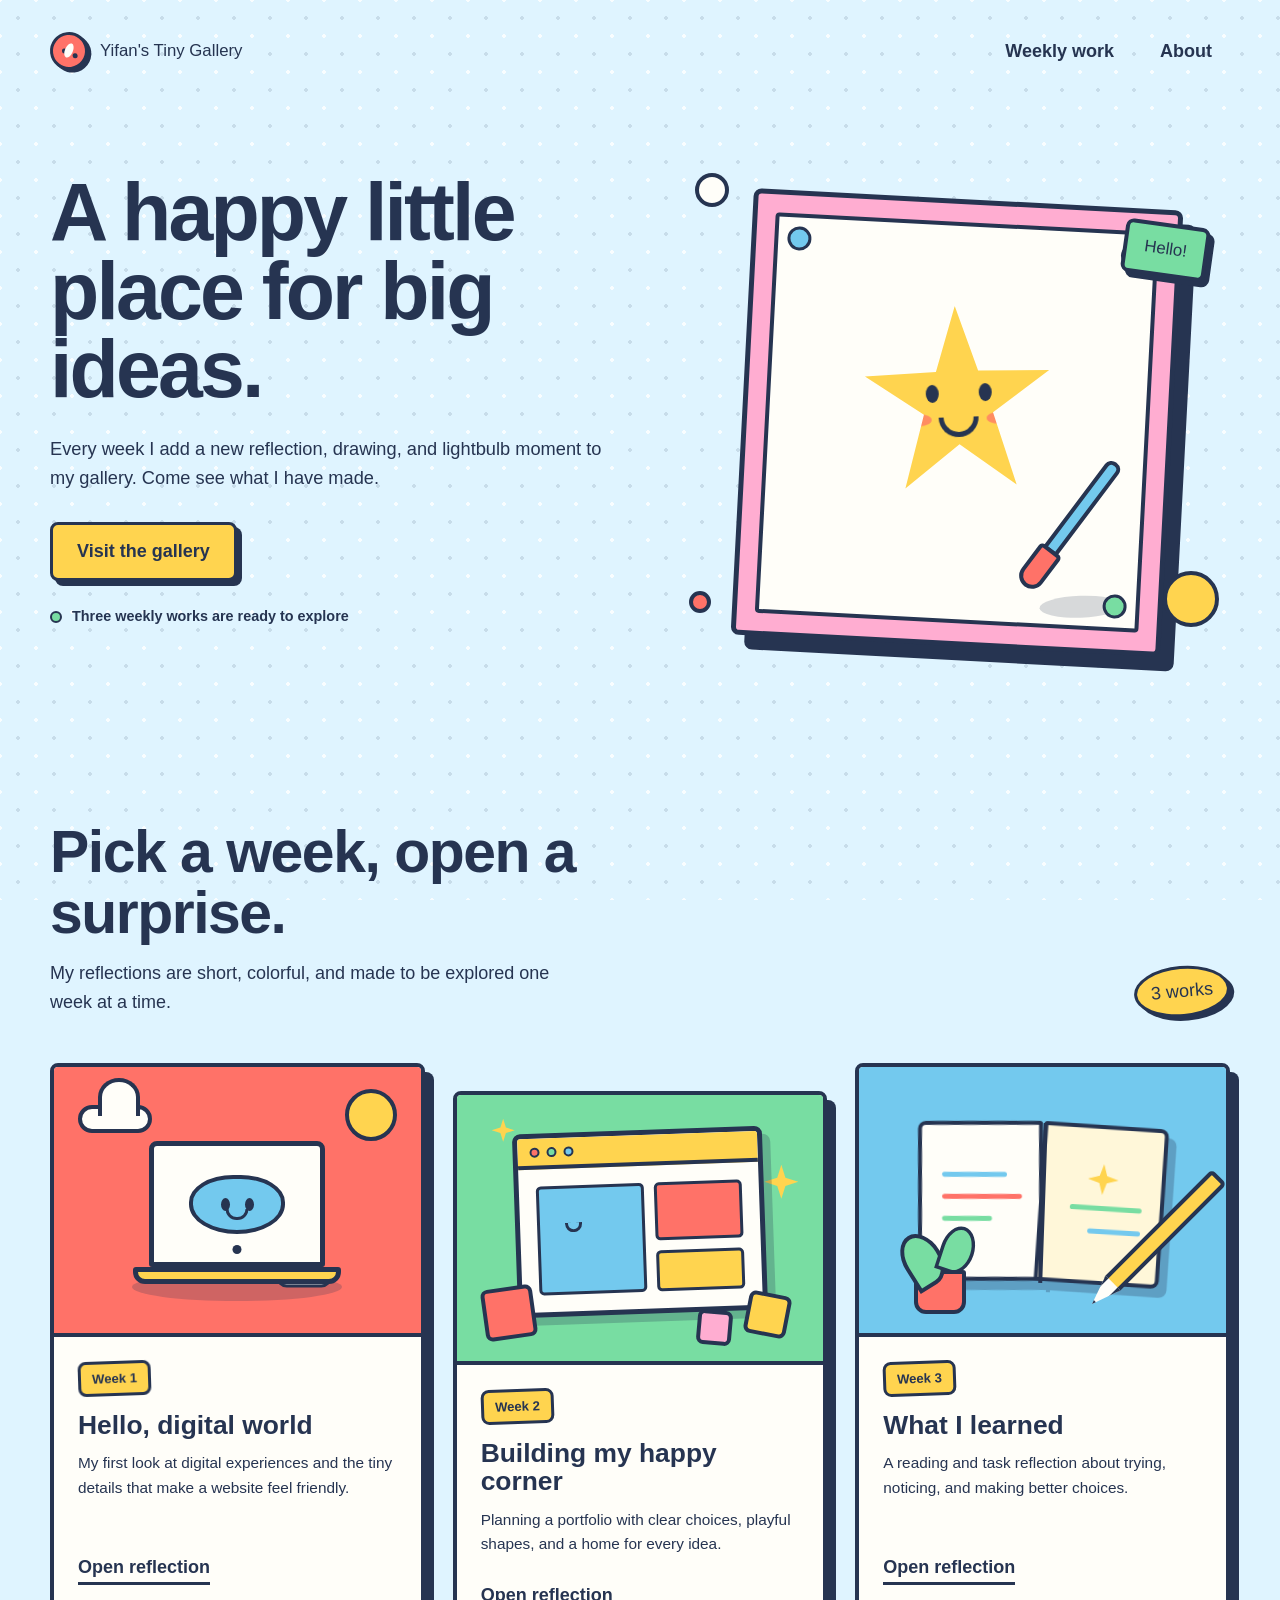
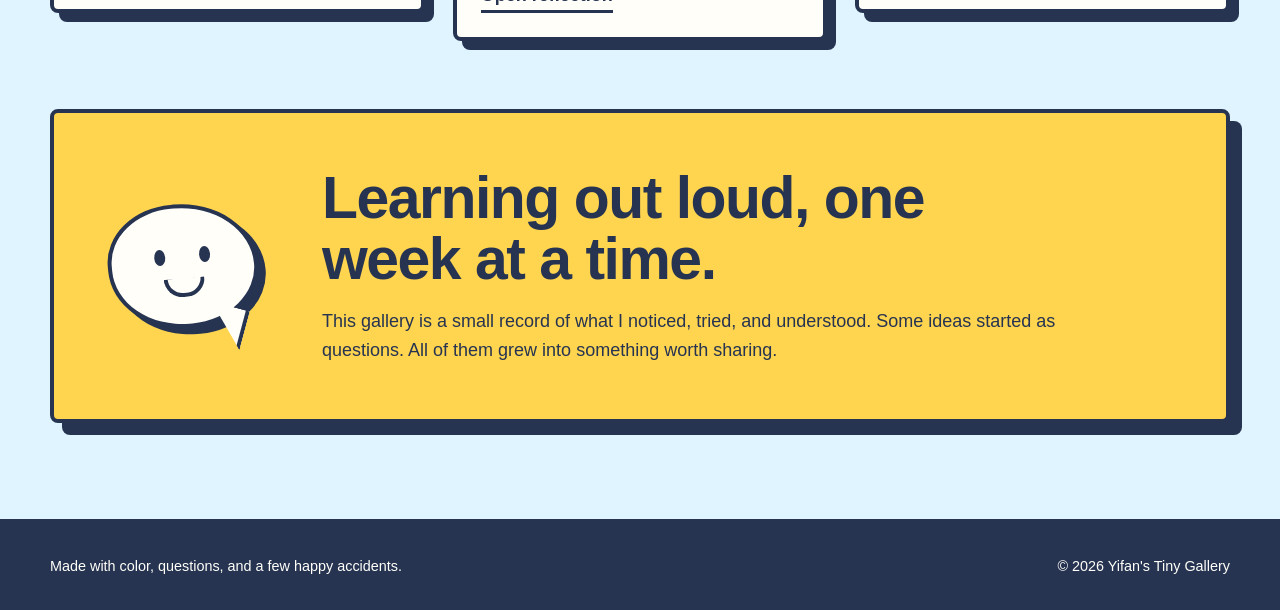
==== index.html @ 4585ef37 "Add files via upload" ====
<!DOCTYPE html>
<html lang="en">
<head>
    <meta charset="UTF-8">
    <meta name="viewport" content="width=device-width, initial-scale=1.0">
    <meta name="description" content="Yifan's Tiny Gallery, a playful collection of weekly learning reflections.">
    <title>Yifan's Tiny Gallery</title>
    <link rel="stylesheet" href="style.css">
</head>
<body>
    <a class="skip-link" href="#gallery">Skip to the gallery</a>

    <header class="site-header">
        <a class="brand" href="#top" aria-label="Yifan's Tiny Gallery home">
            <span class="brand-mark" aria-hidden="true">
                <span></span>
            </span>
            <span>Yifan's Tiny Gallery</span>
        </a>

        <nav class="site-nav" aria-label="Main navigation">
            <a href="#gallery">Weekly work</a>
            <a href="#about">About</a>
        </nav>
    </header>

    <main id="top">
        <section class="hero" aria-labelledby="hero-title">
            <div class="hero-copy">
                <h1 id="hero-title">A happy little place for big ideas.</h1>
                <p>Every week I add a new reflection, drawing, and lightbulb moment to my gallery. Come see what I have made.</p>
                <a class="button" href="#gallery">Visit the gallery</a>
                <p class="hero-note">
                    <span class="hero-note-dot" aria-hidden="true"></span>
                    Three weekly works are ready to explore
                </p>
            </div>

            <div class="hero-art" role="img" aria-label="A smiling yellow star holding a paintbrush in a colorful picture frame">
                <span class="art-dot art-dot-one" aria-hidden="true"></span>
                <span class="art-dot art-dot-two" aria-hidden="true"></span>
                <span class="art-dot art-dot-three" aria-hidden="true"></span>

                <div class="art-frame" aria-hidden="true">
                    <span class="frame-corner frame-corner-one"></span>
                    <span class="frame-corner frame-corner-two"></span>
                    <span class="frame-corner frame-corner-three"></span>

                    <div class="star-buddy">
                        <span class="star-eye star-eye-left"></span>
                        <span class="star-eye star-eye-right"></span>
                        <span class="star-cheek star-cheek-left"></span>
                        <span class="star-cheek star-cheek-right"></span>
                        <span class="star-smile"></span>
                    </div>

                    <div class="paintbrush">
                        <span class="paintbrush-handle"></span>
                        <span class="paintbrush-tip"></span>
                    </div>
                </div>

                <span class="hello-tag" aria-hidden="true">Hello!</span>
            </div>
        </section>

        <section class="gallery-section" id="gallery" aria-labelledby="gallery-title">
            <div class="section-heading">
                <div>
                    <h2 id="gallery-title">Pick a week, open a surprise.</h2>
                    <p>My reflections are short, colorful, and made to be explored one week at a time.</p>
                </div>
                <span class="work-count">3 works</span>
            </div>

            <div class="portfolio-grid">
                <a class="card card-coral" href="work1.html">
                    <div class="card-art scene-one" role="img" aria-label="A cheerful laptop illustration">
                        <span class="scene-sun" aria-hidden="true"></span>
                        <span class="scene-cloud scene-cloud-one" aria-hidden="true"></span>
                        <span class="scene-cloud scene-cloud-two" aria-hidden="true"></span>
                        <span class="scene-shadow" aria-hidden="true"></span>
                        <span class="laptop" aria-hidden="true">
                            <span class="laptop-screen">
                                <span class="laptop-face">
                                    <span class="laptop-eye"></span>
                                    <span class="laptop-eye"></span>
                                    <span class="laptop-mouth"></span>
                                </span>
                            </span>
                            <span class="laptop-base"></span>
                        </span>
                    </div>

                    <div class="card-copy">
                        <span class="week-badge">Week 1</span>
                        <h3>Hello, digital world</h3>
                        <p>My first look at digital experiences and the tiny details that make a website feel friendly.</p>
                        <span class="card-link">Open reflection</span>
                    </div>
                </a>

                <a class="card card-mint" href="work2.html">
                    <div class="card-art scene-two" role="img" aria-label="A colorful browser window being built from blocks">
                        <span class="spark spark-one" aria-hidden="true"></span>
                        <span class="spark spark-two" aria-hidden="true"></span>
                        <span class="browser" aria-hidden="true">
                            <span class="browser-bar">
                                <span></span>
                                <span></span>
                                <span></span>
                            </span>
                            <span class="browser-body">
                                <span class="browser-block browser-block-one"></span>
                                <span class="browser-block browser-block-two"></span>
                                <span class="browser-block browser-block-three"></span>
                                <span class="browser-smile"></span>
                            </span>
                        </span>
                        <span class="building-block block-one" aria-hidden="true"></span>
                        <span class="building-block block-two" aria-hidden="true"></span>
                        <span class="building-block block-three" aria-hidden="true"></span>
                    </div>

                    <div class="card-copy">
                        <span class="week-badge">Week 2</span>
                        <h3>Building my happy corner</h3>
                        <p>Planning a portfolio with clear choices, playful shapes, and a home for every idea.</p>
                        <span class="card-link">Open reflection</span>
                    </div>
                </a>

                <a class="card card-blue" href="work3.html">
                    <div class="card-art scene-three" role="img" aria-label="An open notebook with a pencil and a small plant">
                        <span class="notebook" aria-hidden="true">
                            <span class="notebook-page notebook-page-left">
                                <span class="note-line note-line-one"></span>
                                <span class="note-line note-line-two"></span>
                                <span class="note-line note-line-three"></span>
                            </span>
                            <span class="notebook-page notebook-page-right">
                                <span class="note-star"></span>
                                <span class="note-line note-line-four"></span>
                                <span class="note-line note-line-five"></span>
                            </span>
                        </span>
                        <span class="pencil" aria-hidden="true">
                            <span class="pencil-tip"></span>
                        </span>
                        <span class="plant" aria-hidden="true">
                            <span class="plant-leaf plant-leaf-one"></span>
                            <span class="plant-leaf plant-leaf-two"></span>
                            <span class="plant-pot"></span>
                        </span>
                    </div>

                    <div class="card-copy">
                        <span class="week-badge">Week 3</span>
                        <h3>What I learned</h3>
                        <p>A reading and task reflection about trying, noticing, and making better choices.</p>
                        <span class="card-link">Open reflection</span>
                    </div>
                </a>
            </div>
        </section>

        <section class="about-section" id="about" aria-labelledby="about-title">
            <div class="about-bubble" aria-hidden="true">
                <span class="about-eye"></span>
                <span class="about-eye"></span>
                <span class="about-smile"></span>
            </div>
            <div>
                <h2 id="about-title">Learning out loud, one week at a time.</h2>
                <p>This gallery is a small record of what I noticed, tried, and understood. Some ideas started as questions. All of them grew into something worth sharing.</p>
            </div>
        </section>
    </main>

    <footer class="site-footer">
        <p>Made with color, questions, and a few happy accidents.</p>
        <p>&copy; 2026 Yifan's Tiny Gallery</p>
    </footer>
</body>
</html>
---- style.css ----
:root {
    --sky: #dff4ff;
    --paper: #fffef9;
    --ink: #263451;
    --coral: #ff7268;
    --yellow: #ffd44f;
    --mint: #78dda2;
    --blue: #73c9ee;
    --pink: #ffadd1;
    --shadow: #263451;
    --display: "Cooper Black", "Arial Rounded MT Bold", "Trebuchet MS", sans-serif;
    --body: "Trebuchet MS", "Avenir Next", sans-serif;
}

* {
    box-sizing: border-box;
}

html {
    scroll-behavior: smooth;
}

body {
    margin: 0;
    min-width: 320px;
    overflow-x: hidden;
    background: var(--sky);
    color: var(--ink);
    font-family: var(--body);
    font-size: 18px;
    line-height: 1.6;
}

body::before {
    position: fixed;
    z-index: -1;
    inset: 0;
    background-image:
        radial-gradient(circle, rgba(38, 52, 81, 0.12) 1.6px, transparent 1.8px),
        radial-gradient(circle, rgba(255, 255, 255, 0.8) 1.6px, transparent 1.8px);
    background-position: 0 0, 18px 18px;
    background-size: 36px 36px;
    content: "";
    pointer-events: none;
}

a {
    color: inherit;
}

img,
span {
    display: block;
}

.skip-link {
    position: fixed;
    z-index: 100;
    top: 12px;
    left: 12px;
    padding: 10px 16px;
    border: 3px solid var(--ink);
    border-radius: 8px;
    background: var(--yellow);
    font-weight: 700;
    text-decoration: none;
    transform: translateY(-160%);
}

.skip-link:focus {
    transform: translateY(0);
}

.site-header {
    display: flex;
    align-items: center;
    justify-content: space-between;
    width: min(1180px, calc(100% - 40px));
    margin: 0 auto;
    padding: 26px 0;
}

.brand {
    display: inline-flex;
    align-items: center;
    gap: 12px;
    font-family: var(--display);
    font-size: 1.05rem;
    text-decoration: none;
}

.brand-mark {
    position: relative;
    width: 38px;
    height: 38px;
    border: 3px solid var(--ink);
    border-radius: 50%;
    background: var(--coral);
    box-shadow: 3px 3px 0 var(--ink);
    transform: rotate(-7deg);
}

.brand-mark span {
    position: absolute;
    top: 8px;
    left: 12px;
    width: 8px;
    height: 15px;
    border-radius: 50%;
    background: var(--paper);
    transform: rotate(30deg);
}

.brand-mark::before,
.brand-mark::after {
    position: absolute;
    width: 5px;
    height: 5px;
    border-radius: 50%;
    background: var(--ink);
    content: "";
}

.brand-mark::before {
    top: 13px;
    left: 9px;
}

.brand-mark::after {
    right: 8px;
    bottom: 8px;
}

.site-nav {
    display: flex;
    align-items: center;
    gap: 10px;
}

.site-nav a {
    min-height: 44px;
    padding: 8px 15px;
    border: 3px solid transparent;
    border-radius: 8px;
    font-weight: 700;
    text-decoration: none;
}

.site-nav a:hover,
.site-nav a:focus-visible {
    border-color: var(--ink);
    background: var(--paper);
}

:focus-visible {
    outline: 4px solid var(--coral);
    outline-offset: 4px;
}

main {
    width: min(1180px, calc(100% - 40px));
    margin: 0 auto;
}

.hero {
    display: grid;
    grid-template-columns: minmax(0, 1.03fr) minmax(360px, 0.97fr);
    align-items: center;
    gap: 54px;
    min-height: 620px;
    padding: 48px 0 86px;
}

.hero-copy {
    position: relative;
    z-index: 2;
}

.hero h1 {
    max-width: 680px;
    margin: 0;
    font-family: var(--display);
    font-size: clamp(3.25rem, 6.3vw, 5.9rem);
    font-weight: 900;
    line-height: 0.97;
    letter-spacing: -0.035em;
}

.hero-copy > p:not(.hero-note) {
    max-width: 600px;
    margin: 26px 0 30px;
    font-size: 1.14rem;
}

.button {
    display: inline-flex;
    align-items: center;
    justify-content: center;
    min-height: 54px;
    padding: 12px 24px;
    border: 3px solid var(--ink);
    border-radius: 8px;
    background: var(--yellow);
    box-shadow: 5px 5px 0 var(--ink);
    font-weight: 800;
    text-decoration: none;
    transition: transform 160ms ease, box-shadow 160ms ease;
}

.button:hover {
    box-shadow: 2px 2px 0 var(--ink);
    transform: translate(3px, 3px);
}

.button:active {
    box-shadow: none;
    transform: translate(5px, 5px);
}

.hero-note {
    display: flex;
    align-items: center;
    gap: 10px;
    margin: 24px 0 0;
    font-size: 0.9rem;
    font-weight: 700;
}

.hero-note-dot {
    width: 12px;
    height: 12px;
    border: 2px solid var(--ink);
    border-radius: 50%;
    background: var(--mint);
}

.hero-art {
    position: relative;
    min-height: 500px;
}

.art-frame {
    position: absolute;
    top: 48px;
    left: 50%;
    width: min(100%, 430px);
    aspect-ratio: 1 / 1.04;
    overflow: hidden;
    border: 5px solid var(--ink);
    border-radius: 8px;
    background: var(--pink);
    box-shadow: 14px 14px 0 var(--ink);
    transform: translateX(-50%) rotate(3deg);
}

.art-frame::before {
    position: absolute;
    inset: 18px;
    border: 4px solid var(--ink);
    border-radius: 4px;
    background: var(--paper);
    content: "";
}

.art-frame::after {
    position: absolute;
    right: 36px;
    bottom: 30px;
    width: 82px;
    height: 22px;
    border-radius: 50%;
    background: rgba(38, 52, 81, 0.18);
    content: "";
    transform: rotate(-5deg);
}

.frame-corner {
    position: absolute;
    z-index: 3;
    width: 24px;
    height: 24px;
    border: 3px solid var(--ink);
    border-radius: 50%;
    background: var(--blue);
}

.frame-corner-one {
    top: 31px;
    left: 31px;
}

.frame-corner-two {
    top: 31px;
    right: 31px;
    background: var(--yellow);
}

.frame-corner-three {
    right: 31px;
    bottom: 31px;
    background: var(--mint);
}

.star-buddy {
    position: absolute;
    z-index: 4;
    top: 102px;
    left: 50%;
    width: 192px;
    height: 192px;
    background: var(--yellow);
    clip-path: polygon(50% 0%, 61% 34%, 98% 35%, 68% 56%, 79% 94%, 50% 72%, 21% 94%, 32% 56%, 2% 35%, 39% 34%);
    filter: drop-shadow(7px 8px 0 var(--ink));
    transform: translateX(-50%) rotate(-5deg);
}

.star-eye {
    position: absolute;
    z-index: 2;
    top: 78px;
    width: 13px;
    height: 18px;
    border-radius: 50%;
    background: var(--ink);
}

.star-eye-left {
    left: 64px;
}

.star-eye-right {
    right: 62px;
}

.star-cheek {
    position: absolute;
    z-index: 2;
    top: 107px;
    width: 24px;
    height: 12px;
    border-radius: 50%;
    background: var(--coral);
    opacity: 0.72;
}

.star-cheek-left {
    left: 45px;
}

.star-cheek-right {
    right: 44px;
}

.star-smile {
    position: absolute;
    z-index: 2;
    top: 111px;
    left: 50%;
    width: 40px;
    height: 20px;
    border-right: 5px solid var(--ink);
    border-bottom: 5px solid var(--ink);
    border-left: 5px solid var(--ink);
    border-radius: 0 0 40px 40px;
    transform: translateX(-50%);
}

.paintbrush {
    position: absolute;
    z-index: 5;
    right: 76px;
    bottom: 46px;
    width: 32px;
    height: 154px;
    transform: rotate(34deg);
}

.paintbrush-handle {
    position: absolute;
    top: 0;
    left: 8px;
    width: 17px;
    height: 112px;
    border: 4px solid var(--ink);
    border-radius: 8px 8px 4px 4px;
    background: var(--blue);
}

.paintbrush-tip {
    position: absolute;
    bottom: 0;
    left: 4px;
    width: 26px;
    height: 46px;
    border: 4px solid var(--ink);
    border-radius: 5px 5px 14px 14px;
    background: var(--coral);
}

.hello-tag {
    position: absolute;
    z-index: 7;
    right: 22px;
    top: 72px;
    padding: 9px 17px 10px;
    border: 4px solid var(--ink);
    border-radius: 8px;
    background: var(--mint);
    box-shadow: 5px 5px 0 var(--ink);
    font-family: var(--display);
    font-size: 1.05rem;
    transform: rotate(8deg);
}

.art-dot {
    position: absolute;
    z-index: 5;
    border: 4px solid var(--ink);
    border-radius: 50%;
    background: var(--paper);
}

.art-dot-one {
    top: 22px;
    left: 2%;
    width: 34px;
    height: 34px;
}

.art-dot-two {
    right: 2%;
    bottom: 24px;
    width: 56px;
    height: 56px;
    background: var(--yellow);
}

.art-dot-three {
    bottom: 38px;
    left: 1%;
    width: 22px;
    height: 22px;
    background: var(--coral);
}

.gallery-section {
    padding: 84px 0 96px;
}

.section-heading {
    display: flex;
    align-items: end;
    justify-content: space-between;
    gap: 30px;
    margin-bottom: 46px;
}

.section-heading h2,
.about-section h2 {
    max-width: 740px;
    margin: 0;
    font-family: var(--display);
    font-size: clamp(2.25rem, 4.6vw, 4rem);
    line-height: 1.04;
    letter-spacing: -0.025em;
}

.section-heading p {
    max-width: 520px;
    margin: 16px 0 0;
}

.work-count {
    flex: 0 0 auto;
    padding: 8px 14px;
    border: 3px solid var(--ink);
    border-radius: 50%;
    background: var(--yellow);
    box-shadow: 4px 4px 0 var(--ink);
    font-family: var(--display);
    transform: rotate(-5deg);
}

.portfolio-grid {
    display: grid;
    grid-template-columns: repeat(3, minmax(0, 1fr));
    gap: 28px;
}

.card {
    display: flex;
    flex-direction: column;
    overflow: hidden;
    border: 4px solid var(--ink);
    border-radius: 8px;
    background: var(--paper);
    box-shadow: 9px 9px 0 var(--ink);
    text-decoration: none;
    transition: transform 180ms ease, box-shadow 180ms ease;
}

.card:nth-child(2) {
    transform: translateY(28px);
}

.card:nth-child(2):hover,
.card:nth-child(2):focus-visible {
    transform: translateY(20px) rotate(1deg);
}

.card:hover,
.card:focus-visible {
    box-shadow: 5px 5px 0 var(--ink);
    transform: translate(4px, 4px) rotate(-1deg);
}

.card-art {
    position: relative;
    height: 270px;
    overflow: hidden;
    border-bottom: 4px solid var(--ink);
}

.card-coral .card-art {
    background: var(--coral);
}

.card-mint .card-art {
    background: var(--mint);
}

.card-blue .card-art {
    background: var(--blue);
}

.card-copy {
    display: flex;
    flex: 1;
    flex-direction: column;
    padding: 24px;
}

.week-badge {
    align-self: flex-start;
    margin-bottom: 15px;
    padding: 4px 11px;
    border: 3px solid var(--ink);
    border-radius: 8px;
    background: var(--yellow);
    font-size: 0.82rem;
    font-weight: 800;
    transform: rotate(-2deg);
}

.card-copy h3 {
    margin: 0 0 12px;
    font-family: var(--display);
    font-size: 1.65rem;
    line-height: 1.08;
}

.card-copy p {
    margin: 0 0 24px;
    font-size: 0.96rem;
}

.card-link {
    align-self: flex-start;
    margin-top: auto;
    border-bottom: 3px solid var(--ink);
    font-weight: 800;
}

.scene-sun {
    position: absolute;
    top: 22px;
    right: 24px;
    width: 52px;
    height: 52px;
    border: 4px solid var(--ink);
    border-radius: 50%;
    background: var(--yellow);
}

.scene-cloud {
    position: absolute;
    width: 74px;
    height: 28px;
    border: 4px solid var(--ink);
    border-radius: 30px;
    background: var(--paper);
}

.scene-cloud::before {
    position: absolute;
    bottom: 13px;
    left: 16px;
    width: 34px;
    height: 34px;
    border: 4px solid var(--ink);
    border-bottom: 0;
    border-radius: 50% 50% 0 0;
    background: var(--paper);
    content: "";
}

.scene-cloud-one {
    top: 38px;
    left: 24px;
}

.scene-cloud-two {
    right: 80px;
    bottom: 42px;
    transform: scale(0.75);
}

.scene-shadow {
    position: absolute;
    bottom: 32px;
    left: 50%;
    width: 210px;
    height: 28px;
    border-radius: 50%;
    background: rgba(38, 52, 81, 0.22);
    transform: translateX(-50%);
}

.laptop {
    position: absolute;
    z-index: 2;
    bottom: 49px;
    left: 50%;
    width: 190px;
    transform: translateX(-50%);
}

.laptop-screen {
    position: relative;
    width: 176px;
    height: 126px;
    margin: 0 auto;
    border: 5px solid var(--ink);
    border-radius: 8px 8px 3px 3px;
    background: var(--paper);
}

.laptop-screen::after {
    position: absolute;
    bottom: 8px;
    left: 50%;
    width: 9px;
    height: 9px;
    border-radius: 50%;
    background: var(--ink);
    content: "";
    transform: translateX(-50%);
}

.laptop-face {
    position: absolute;
    top: 29px;
    left: 50%;
    display: flex;
    align-items: center;
    justify-content: center;
    gap: 15px;
    width: 96px;
    height: 59px;
    border: 4px solid var(--ink);
    border-radius: 46% 46% 50% 50%;
    background: var(--blue);
    transform: translateX(-50%);
}

.laptop-eye {
    width: 9px;
    height: 13px;
    border-radius: 50%;
    background: var(--ink);
}

.laptop-mouth {
    position: absolute;
    bottom: 10px;
    left: 50%;
    width: 23px;
    height: 11px;
    border-right: 3px solid var(--ink);
    border-bottom: 3px solid var(--ink);
    border-left: 3px solid var(--ink);
    border-radius: 0 0 20px 20px;
    transform: translateX(-50%);
}

.laptop-base {
    display: block;
    width: 208px;
    height: 17px;
    margin-left: -9px;
    border: 5px solid var(--ink);
    border-radius: 3px 3px 12px 12px;
    background: var(--yellow);
}

.spark {
    position: absolute;
    width: 23px;
    height: 23px;
    background: var(--yellow);
    clip-path: polygon(50% 0%, 62% 38%, 100% 50%, 62% 62%, 50% 100%, 38% 62%, 0 50%, 38% 38%);
}

.spark-one {
    top: 24px;
    left: 35px;
}

.spark-two {
    top: 70px;
    right: 25px;
    width: 34px;
    height: 34px;
}

.browser {
    position: absolute;
    z-index: 2;
    top: 35px;
    left: 50%;
    width: 250px;
    height: 184px;
    overflow: hidden;
    border: 5px solid var(--ink);
    border-radius: 8px;
    background: var(--paper);
    box-shadow: 8px 8px 0 rgba(38, 52, 81, 0.25);
    transform: translateX(-50%) rotate(-2deg);
}

.browser-bar {
    display: flex;
    align-items: center;
    gap: 7px;
    height: 31px;
    padding-left: 12px;
    border-bottom: 4px solid var(--ink);
    background: var(--yellow);
}

.browser-bar span {
    width: 10px;
    height: 10px;
    border: 2px solid var(--ink);
    border-radius: 50%;
    background: var(--coral);
}

.browser-bar span:nth-child(2) {
    background: var(--mint);
}

.browser-bar span:nth-child(3) {
    background: var(--blue);
}

.browser-body {
    position: relative;
    display: grid;
    grid-template-columns: 1.1fr 0.9fr;
    grid-template-rows: 1fr 0.72fr;
    gap: 10px;
    height: calc(100% - 31px);
    padding: 17px;
}

.browser-block {
    border: 3px solid var(--ink);
    border-radius: 5px;
    background: var(--pink);
}

.browser-block-one {
    grid-row: 1 / 3;
    background: var(--blue);
}

.browser-block-two {
    background: var(--coral);
}

.browser-block-three {
    background: var(--yellow);
}

.browser-smile {
    position: absolute;
    top: 54px;
    left: 45px;
    width: 17px;
    height: 10px;
    border-right: 3px solid var(--ink);
    border-bottom: 3px solid var(--ink);
    border-left: 3px solid var(--ink);
    border-radius: 0 0 16px 16px;
}

.building-block {
    position: absolute;
    z-index: 3;
    width: 52px;
    height: 52px;
    border: 4px solid var(--ink);
    border-radius: 7px;
}

.block-one {
    bottom: 22px;
    left: 26px;
    background: var(--coral);
    transform: rotate(-8deg);
}

.block-two {
    right: 34px;
    bottom: 25px;
    width: 43px;
    height: 43px;
    background: var(--yellow);
    transform: rotate(11deg);
}

.block-three {
    right: 91px;
    bottom: 16px;
    width: 35px;
    height: 35px;
    background: var(--pink);
    transform: rotate(5deg);
}

.notebook {
    position: absolute;
    z-index: 2;
    top: 56px;
    left: 50%;
    display: flex;
    width: 250px;
    height: 160px;
    filter: drop-shadow(8px 9px 0 rgba(38, 52, 81, 0.28));
    transform: translateX(-50%) rotate(2deg);
}

.notebook-page {
    position: relative;
    width: 50%;
    border: 4px solid var(--ink);
    background: var(--paper);
}

.notebook-page-left {
    border-radius: 8px 3px 3px 8px;
    transform: rotate(-2deg);
}

.notebook-page-right {
    margin-left: -4px;
    border-radius: 3px 8px 8px 3px;
    background: #fff7d9;
    transform: rotate(2deg);
}

.notebook::after {
    position: absolute;
    z-index: 3;
    top: 0;
    bottom: 0;
    left: 50%;
    width: 4px;
    background: var(--ink);
    content: "";
    transform: translateX(-50%);
}

.note-line {
    position: absolute;
    left: 20px;
    height: 5px;
    border-radius: 6px;
    background: var(--blue);
}

.note-line-one {
    top: 47px;
    width: 65px;
}

.note-line-two {
    top: 69px;
    width: 80px;
    background: var(--coral);
}

.note-line-three {
    top: 91px;
    width: 50px;
    background: var(--mint);
}

.note-line-four {
    right: 18px;
    top: 77px;
    left: auto;
    width: 72px;
    background: var(--mint);
}

.note-line-five {
    right: 18px;
    top: 100px;
    left: auto;
    width: 53px;
    background: var(--blue);
}

.note-star {
    position: absolute;
    top: 35px;
    left: 50%;
    width: 31px;
    height: 31px;
    background: var(--yellow);
    clip-path: polygon(50% 0%, 62% 38%, 100% 50%, 62% 62%, 50% 100%, 38% 62%, 0 50%, 38% 38%);
    transform: translateX(-50%);
}

.pencil {
    position: absolute;
    z-index: 4;
    right: 51px;
    bottom: 24px;
    width: 21px;
    height: 155px;
    border: 4px solid var(--ink);
    border-radius: 5px;
    background: var(--yellow);
    transform: rotate(45deg);
}

.pencil-tip {
    position: absolute;
    right: -4px;
    bottom: -29px;
    width: 21px;
    height: 30px;
    border-right: 4px solid var(--ink);
    border-bottom: 4px solid var(--ink);
    border-left: 4px solid var(--ink);
    background: var(--paper);
    clip-path: polygon(0 0, 100% 0, 50% 100%);
}

.plant {
    position: absolute;
    z-index: 3;
    bottom: 19px;
    left: 41px;
    width: 79px;
    height: 96px;
}

.plant-pot {
    position: absolute;
    bottom: 0;
    left: 14px;
    width: 52px;
    height: 44px;
    border: 4px solid var(--ink);
    border-radius: 3px 3px 12px 12px;
    background: var(--coral);
}

.plant-leaf {
    position: absolute;
    z-index: 2;
    width: 39px;
    height: 56px;
    border: 4px solid var(--ink);
    border-radius: 50% 50% 50% 0;
    background: var(--mint);
}

.plant-leaf-one {
    top: 14px;
    left: 3px;
    transform: rotate(-32deg);
}

.plant-leaf-two {
    top: 4px;
    right: 2px;
    transform: rotate(18deg) scale(0.86);
}

.about-section {
    display: grid;
    grid-template-columns: 170px minmax(0, 1fr);
    align-items: center;
    gap: 44px;
    margin-bottom: 96px;
    padding: 54px;
    border: 4px solid var(--ink);
    border-radius: 8px;
    background: var(--yellow);
    box-shadow: 12px 12px 0 var(--ink);
}

.about-section p {
    max-width: 800px;
    margin: 18px 0 0;
}

.about-bubble {
    position: relative;
    width: 150px;
    height: 124px;
    border: 4px solid var(--ink);
    border-radius: 46% 54% 48% 52%;
    background: var(--paper);
    box-shadow: 7px 7px 0 var(--ink);
    transform: rotate(-5deg);
}

.about-bubble::after {
    position: absolute;
    right: 14px;
    bottom: -25px;
    width: 36px;
    height: 36px;
    border-right: 4px solid var(--ink);
    border-bottom: 4px solid var(--ink);
    background: var(--paper);
    content: "";
    clip-path: polygon(0 0, 100% 0, 100% 100%);
    transform: rotate(20deg);
}

.about-eye {
    position: absolute;
    top: 40px;
    width: 11px;
    height: 16px;
    border-radius: 50%;
    background: var(--ink);
}

.about-eye:first-child {
    left: 43px;
}

.about-eye:nth-child(2) {
    right: 43px;
}

.about-smile {
    position: absolute;
    bottom: 27px;
    left: 50%;
    width: 41px;
    height: 19px;
    border-right: 4px solid var(--ink);
    border-bottom: 4px solid var(--ink);
    border-left: 4px solid var(--ink);
    border-radius: 0 0 30px 30px;
    transform: translateX(-50%);
}

.site-footer {
    display: flex;
    align-items: center;
    justify-content: space-between;
    gap: 24px;
    padding: 32px max(20px, calc((100% - 1180px) / 2));
    border-top: 4px solid var(--ink);
    background: var(--ink);
    color: var(--paper);
    font-size: 0.9rem;
}

.site-footer p {
    margin: 0;
}

@media (max-width: 980px) {
    .hero {
        grid-template-columns: 1fr;
        gap: 24px;
        padding-top: 32px;
    }

    .hero-copy {
        max-width: 720px;
    }

    .hero-art {
        min-height: 500px;
    }

    .portfolio-grid {
        grid-template-columns: repeat(2, minmax(0, 1fr));
    }

    .card:nth-child(2) {
        transform: none;
    }

    .card:nth-child(2):hover,
    .card:nth-child(2):focus-visible {
        transform: translate(4px, 4px) rotate(1deg);
    }

    .card:last-child {
        grid-column: 1 / -1;
        width: calc(50% - 14px);
        justify-self: center;
    }
}

@media (max-width: 700px) {
    body {
        font-size: 16px;
    }

    .site-header {
        align-items: flex-start;
        width: min(100% - 28px, 1180px);
        padding: 20px 0;
    }

    .brand {
        max-width: 165px;
        font-size: 0.94rem;
        line-height: 1.15;
    }

    .brand-mark {
        flex: 0 0 auto;
        width: 34px;
        height: 34px;
    }

    .site-nav {
        gap: 2px;
    }

    .site-nav a {
        padding: 8px;
        font-size: 0.85rem;
    }

    main {
        width: min(100% - 28px, 1180px);
    }

    .hero {
        min-height: auto;
        padding: 38px 0 58px;
    }

    .hero h1 {
        font-size: clamp(2.8rem, 13vw, 4.3rem);
    }

    .hero-copy > p:not(.hero-note) {
        margin-top: 22px;
        font-size: 1rem;
    }

    .hero-art {
        min-height: 400px;
    }

    .art-frame {
        top: 30px;
        width: min(88vw, 380px);
        box-shadow: 9px 9px 0 var(--ink);
    }

    .art-frame::before {
        inset: 13px;
    }

    .star-buddy {
        top: 82px;
        width: 160px;
        height: 160px;
    }

    .star-eye {
        top: 66px;
    }

    .star-eye-left {
        left: 53px;
    }

    .star-eye-right {
        right: 52px;
    }

    .star-cheek {
        top: 91px;
        width: 20px;
        height: 10px;
    }

    .star-cheek-left {
        left: 36px;
    }

    .star-cheek-right {
        right: 36px;
    }

    .star-smile {
        top: 93px;
        width: 34px;
        height: 16px;
    }

    .paintbrush {
        right: 57px;
        bottom: 37px;
        transform: rotate(34deg) scale(0.82);
        transform-origin: bottom right;
    }

    .hello-tag {
        right: 2px;
        top: 51px;
    }

    .gallery-section {
        padding: 54px 0 74px;
    }

    .section-heading {
        align-items: flex-start;
        flex-direction: column;
        gap: 20px;
        margin-bottom: 34px;
    }

    .section-heading h2,
    .about-section h2 {
        font-size: clamp(2rem, 10vw, 3rem);
    }

    .portfolio-grid {
        grid-template-columns: 1fr;
        gap: 28px;
    }

    .card:last-child {
        grid-column: auto;
        width: 100%;
    }

    .card:hover,
    .card:focus-visible,
    .card:nth-child(2):hover,
    .card:nth-child(2):focus-visible {
        transform: translate(3px, 3px) rotate(-1deg);
    }

    .about-section {
        grid-template-columns: 1fr;
        gap: 30px;
        margin-bottom: 72px;
        padding: 34px 26px;
        box-shadow: 8px 8px 0 var(--ink);
    }

    .about-bubble {
        width: 116px;
        height: 96px;
    }

    .about-eye {
        top: 31px;
    }

    .about-eye:first-child {
        left: 32px;
    }

    .about-eye:nth-child(2) {
        right: 32px;
    }

    .about-smile {
        bottom: 20px;
        width: 32px;
        height: 15px;
    }

    .site-footer {
        align-items: flex-start;
        flex-direction: column;
        padding: 28px 20px;
    }
}

@media (max-width: 430px) {
    .brand {
        max-width: 122px;
    }

    .site-nav a {
        min-height: 44px;
        padding: 6px;
        font-size: 0.76rem;
    }

    .hero-art {
        min-height: 350px;
    }

    .art-frame {
        top: 22px;
        width: min(88vw, 310px);
    }

    .star-buddy {
        top: 73px;
        width: 137px;
        height: 137px;
    }

    .star-eye {
        top: 56px;
        width: 11px;
        height: 15px;
    }

    .star-eye-left {
        left: 46px;
    }

    .star-eye-right {
        right: 45px;
    }

    .star-cheek {
        top: 76px;
    }

    .star-cheek-left {
        left: 31px;
    }

    .star-cheek-right {
        right: 31px;
    }

    .star-smile {
        top: 79px;
    }

    .paintbrush {
        right: 46px;
        bottom: 25px;
        transform: rotate(34deg) scale(0.7);
    }

    .frame-corner-one {
        top: 23px;
        left: 23px;
    }

    .frame-corner-two {
        top: 23px;
        right: 23px;
    }

    .frame-corner-three {
        right: 23px;
        bottom: 23px;
    }

    .hello-tag {
        right: -2px;
        padding: 6px 11px 7px;
        font-size: 0.9rem;
    }

    .card-art {
        height: 236px;
    }

    .browser {
        top: 31px;
        transform: translateX(-50%) rotate(-2deg) scale(0.88);
    }

    .notebook {
        top: 45px;
        transform: translateX(-50%) rotate(2deg) scale(0.88);
    }

    .plant {
        left: 22px;
    }

    .pencil {
        right: 37px;
    }
}

@media (prefers-reduced-motion: reduce) {
    html {
        scroll-behavior: auto;
    }

    *,
    *::before,
    *::after {
        scroll-behavior: auto !important;
        transition-duration: 0.01ms !important;
    }
}
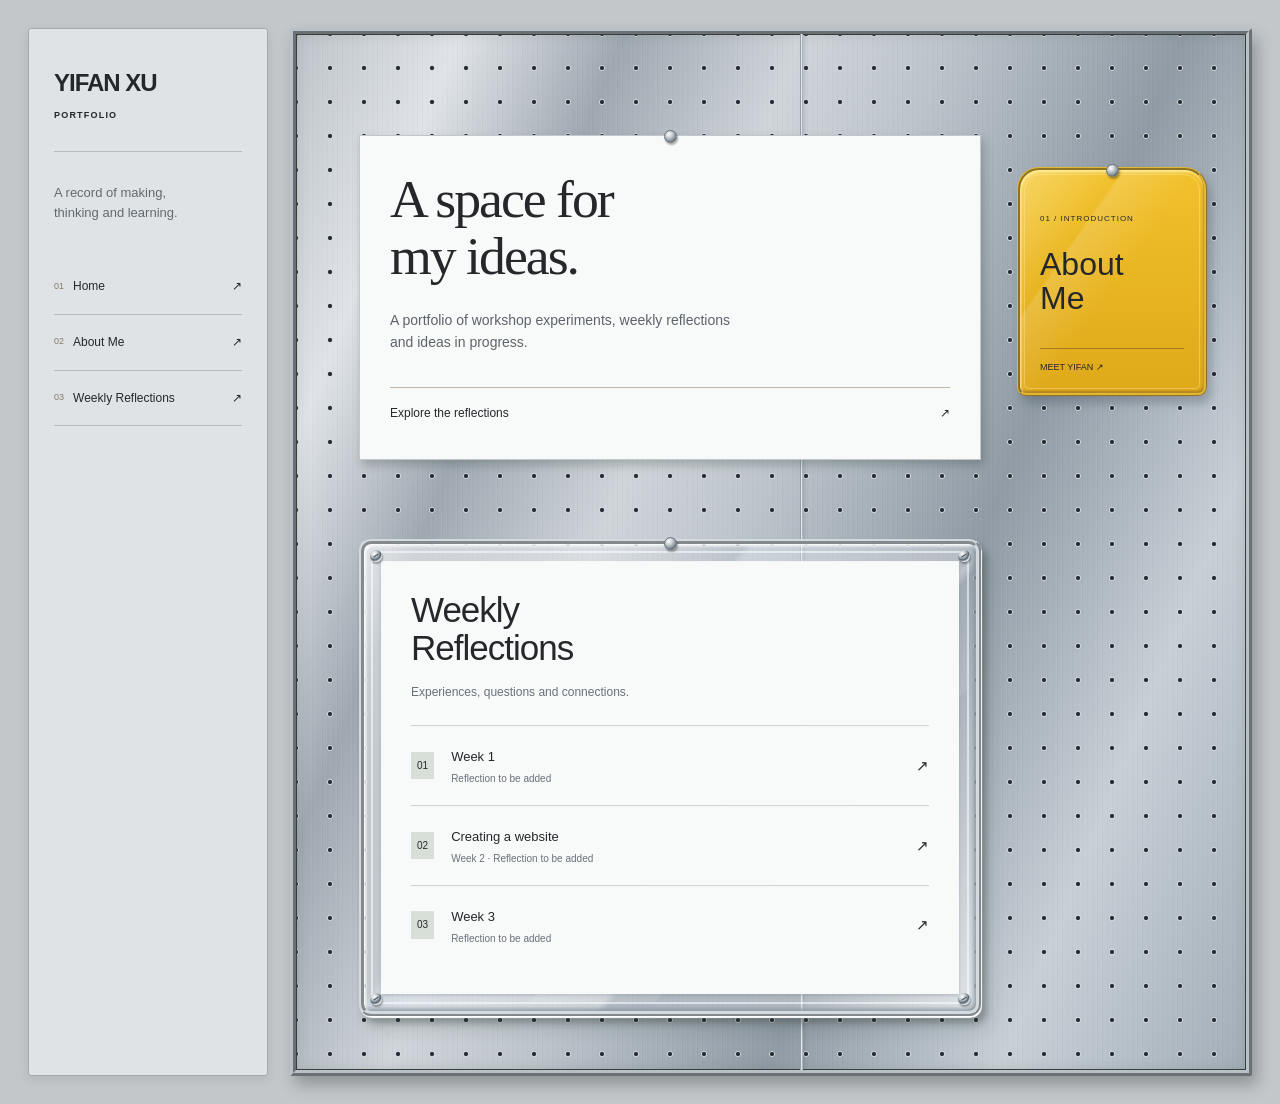
==== commit 0ae70d8e: "Add files via upload" ====
--- a/index.html
+++ b/index.html
@@ -1,185 +1,24 @@
-<!DOCTYPE html>
-<html lang="en">
-<head>
-    <meta charset="UTF-8">
-    <meta name="viewport" content="width=device-width, initial-scale=1.0">
-    <meta name="description" content="Yifan's Tiny Gallery, a playful collection of weekly learning reflections.">
-    <title>Yifan's Tiny Gallery</title>
-    <link rel="stylesheet" href="style.css">
-</head>
-<body>
-    <a class="skip-link" href="#gallery">Skip to the gallery</a>
-
-    <header class="site-header">
-        <a class="brand" href="#top" aria-label="Yifan's Tiny Gallery home">
-            <span class="brand-mark" aria-hidden="true">
-                <span></span>
-            </span>
-            <span>Yifan's Tiny Gallery</span>
-        </a>
-
-        <nav class="site-nav" aria-label="Main navigation">
-            <a href="#gallery">Weekly work</a>
-            <a href="#about">About</a>
-        </nav>
-    </header>
-
-    <main id="top">
-        <section class="hero" aria-labelledby="hero-title">
-            <div class="hero-copy">
-                <h1 id="hero-title">A happy little place for big ideas.</h1>
-                <p>Every week I add a new reflection, drawing, and lightbulb moment to my gallery. Come see what I have made.</p>
-                <a class="button" href="#gallery">Visit the gallery</a>
-                <p class="hero-note">
-                    <span class="hero-note-dot" aria-hidden="true"></span>
-                    Three weekly works are ready to explore
-                </p>
-            </div>
-
-            <div class="hero-art" role="img" aria-label="A smiling yellow star holding a paintbrush in a colorful picture frame">
-                <span class="art-dot art-dot-one" aria-hidden="true"></span>
-                <span class="art-dot art-dot-two" aria-hidden="true"></span>
-                <span class="art-dot art-dot-three" aria-hidden="true"></span>
-
-                <div class="art-frame" aria-hidden="true">
-                    <span class="frame-corner frame-corner-one"></span>
-                    <span class="frame-corner frame-corner-two"></span>
-                    <span class="frame-corner frame-corner-three"></span>
-
-                    <div class="star-buddy">
-                        <span class="star-eye star-eye-left"></span>
-                        <span class="star-eye star-eye-right"></span>
-                        <span class="star-cheek star-cheek-left"></span>
-                        <span class="star-cheek star-cheek-right"></span>
-                        <span class="star-smile"></span>
-                    </div>
-
-                    <div class="paintbrush">
-                        <span class="paintbrush-handle"></span>
-                        <span class="paintbrush-tip"></span>
-                    </div>
-                </div>
-
-                <span class="hello-tag" aria-hidden="true">Hello!</span>
-            </div>
-        </section>
-
-        <section class="gallery-section" id="gallery" aria-labelledby="gallery-title">
-            <div class="section-heading">
-                <div>
-                    <h2 id="gallery-title">Pick a week, open a surprise.</h2>
-                    <p>My reflections are short, colorful, and made to be explored one week at a time.</p>
-                </div>
-                <span class="work-count">3 works</span>
-            </div>
-
-            <div class="portfolio-grid">
-                <a class="card card-coral" href="work1.html">
-                    <div class="card-art scene-one" role="img" aria-label="A cheerful laptop illustration">
-                        <span class="scene-sun" aria-hidden="true"></span>
-                        <span class="scene-cloud scene-cloud-one" aria-hidden="true"></span>
-                        <span class="scene-cloud scene-cloud-two" aria-hidden="true"></span>
-                        <span class="scene-shadow" aria-hidden="true"></span>
-                        <span class="laptop" aria-hidden="true">
-                            <span class="laptop-screen">
-                                <span class="laptop-face">
-                                    <span class="laptop-eye"></span>
-                                    <span class="laptop-eye"></span>
-                                    <span class="laptop-mouth"></span>
-                                </span>
-                            </span>
-                            <span class="laptop-base"></span>
-                        </span>
-                    </div>
-
-                    <div class="card-copy">
-                        <span class="week-badge">Week 1</span>
-                        <h3>Hello, digital world</h3>
-                        <p>My first look at digital experiences and the tiny details that make a website feel friendly.</p>
-                        <span class="card-link">Open reflection</span>
-                    </div>
-                </a>
-
-                <a class="card card-mint" href="work2.html">
-                    <div class="card-art scene-two" role="img" aria-label="A colorful browser window being built from blocks">
-                        <span class="spark spark-one" aria-hidden="true"></span>
-                        <span class="spark spark-two" aria-hidden="true"></span>
-                        <span class="browser" aria-hidden="true">
-                            <span class="browser-bar">
-                                <span></span>
-                                <span></span>
-                                <span></span>
-                            </span>
-                            <span class="browser-body">
-                                <span class="browser-block browser-block-one"></span>
-                                <span class="browser-block browser-block-two"></span>
-                                <span class="browser-block browser-block-three"></span>
-                                <span class="browser-smile"></span>
-                            </span>
-                        </span>
-                        <span class="building-block block-one" aria-hidden="true"></span>
-                        <span class="building-block block-two" aria-hidden="true"></span>
-                        <span class="building-block block-three" aria-hidden="true"></span>
-                    </div>
-
-                    <div class="card-copy">
-                        <span class="week-badge">Week 2</span>
-                        <h3>Building my happy corner</h3>
-                        <p>Planning a portfolio with clear choices, playful shapes, and a home for every idea.</p>
-                        <span class="card-link">Open reflection</span>
-                    </div>
-                </a>
-
-                <a class="card card-blue" href="work3.html">
-                    <div class="card-art scene-three" role="img" aria-label="An open notebook with a pencil and a small plant">
-                        <span class="notebook" aria-hidden="true">
-                            <span class="notebook-page notebook-page-left">
-                                <span class="note-line note-line-one"></span>
-                                <span class="note-line note-line-two"></span>
-                                <span class="note-line note-line-three"></span>
-                            </span>
-                            <span class="notebook-page notebook-page-right">
-                                <span class="note-star"></span>
-                                <span class="note-line note-line-four"></span>
-                                <span class="note-line note-line-five"></span>
-                            </span>
-                        </span>
-                        <span class="pencil" aria-hidden="true">
-                            <span class="pencil-tip"></span>
-                        </span>
-                        <span class="plant" aria-hidden="true">
-                            <span class="plant-leaf plant-leaf-one"></span>
-                            <span class="plant-leaf plant-leaf-two"></span>
-                            <span class="plant-pot"></span>
-                        </span>
-                    </div>
-
-                    <div class="card-copy">
-                        <span class="week-badge">Week 3</span>
-                        <h3>What I learned</h3>
-                        <p>A reading and task reflection about trying, noticing, and making better choices.</p>
-                        <span class="card-link">Open reflection</span>
-                    </div>
-                </a>
-            </div>
-        </section>
-
-        <section class="about-section" id="about" aria-labelledby="about-title">
-            <div class="about-bubble" aria-hidden="true">
-                <span class="about-eye"></span>
-                <span class="about-eye"></span>
-                <span class="about-smile"></span>
-            </div>
-            <div>
-                <h2 id="about-title">Learning out loud, one week at a time.</h2>
-                <p>This gallery is a small record of what I noticed, tried, and understood. Some ideas started as questions. All of them grew into something worth sharing.</p>
-            </div>
-        </section>
-    </main>
-
-    <footer class="site-footer">
-        <p>Made with color, questions, and a few happy accidents.</p>
-        <p>&copy; 2026 Yifan's Tiny Gallery</p>
-    </footer>
-</body>
-</html>
+<!doctype html>
+<html lang="en"><head><meta charset="UTF-8"><meta name="viewport" content="width=device-width, initial-scale=1"><title>Yifan Xu — Portfolio</title><link rel="stylesheet" href="style.css"></head>
+<body><a class="skip" href="#home">Skip to content</a><div class="shell"><aside class="sidebar"><a class="brand" href="#home">YIFAN XU<span>PORTFOLIO</span></a><div class="rule"></div><p class="side-note">A record of making,<br>thinking and learning.</p><nav aria-label="Main navigation"><a href="#home"><small>01</small>Home <span>↗</span></a><a href="about.html"><small>02</small>About Me <span>↗</span></a><a href="#reflections"><small>03</small>Weekly Reflections <span>↗</span></a></nav></aside>
+<main class="board" id="home"><div class="objects"><section class="welcome paper"><span class="mount-pin" aria-hidden="true"></span><h1>A space for<br>my ideas.</h1><p>A portfolio of workshop experiments, weekly reflections and ideas in progress.</p><a class="text-link" href="#reflections">Explore the reflections <span>↗</span></a></section>
+<a class="tag" href="about.html"><span class="mount-pin" aria-hidden="true"></span><small>01 / INTRODUCTION</small><strong>About<br>Me</strong><span class="tag-bottom">MEET YIFAN ↗</span></a>
+<section class="sleeve" id="reflections"><span class="mount-pin" aria-hidden="true"></span><i class="screw s1" aria-hidden="true"></i><i class="screw s2" aria-hidden="true"></i><i class="screw s3" aria-hidden="true"></i><i class="screw s4" aria-hidden="true"></i><div class="sleeve-paper"><h2>Weekly<br>Reflections</h2><p class="caption">Experiences, questions and connections.</p><a class="week" href="week-1.html"><span>01</span><div><strong>Week 1</strong><small>Reflection to be added</small></div><b>↗</b></a><a class="week" href="week-2.html"><span>02</span><div><strong>Creating a website</strong><small>Week 2 · Reflection to be added</small></div><b>↗</b></a><a class="week" href="week-3.html"><span>03</span><div><strong>Week 3</strong><small>Reflection to be added</small></div><b>↗</b></a></div></section>
+</div></main></div><script>
+// Align each fixing pin with the board's 34px hole grid.
+function alignPins(){
+ const board=document.querySelector('.board');
+ const rect=board.getBoundingClientRect();
+ const x=rect.left+board.clientLeft+34;
+ const y=rect.top+board.clientTop+34;
+ document.querySelectorAll('.welcome,.tag,.sleeve').forEach(card=>{
+  card.style.transform='none';
+  const pin=card.querySelector('.mount-pin').getBoundingClientRect();
+  const cx=pin.left+pin.width/2,cy=pin.top+pin.height/2;
+  const dx=x+Math.round((cx-x)/34)*34-cx;
+  const dy=y+Math.round((cy-y)/34)*34-cy;
+  card.style.transform=`translate(${dx}px,${dy}px)`;
+ });
+}
+window.addEventListener('load',alignPins);window.addEventListener('resize',alignPins);
+</script></body></html>
--- a/style.css
+++ b/style.css
@@ -1,1431 +1,73 @@
-:root {
-    --sky: #dff4ff;
-    --paper: #fffef9;
-    --ink: #263451;
-    --coral: #ff7268;
-    --yellow: #ffd44f;
-    --mint: #78dda2;
-    --blue: #73c9ee;
-    --pink: #ffadd1;
-    --shadow: #263451;
-    --display: "Cooper Black", "Arial Rounded MT Bold", "Trebuchet MS", sans-serif;
-    --body: "Trebuchet MS", "Avenir Next", sans-serif;
-}
+*{box-sizing:border-box}html{scroll-behavior:smooth}body{margin:0;background:#cecac3;color:#292722;font-family:Arial,Helvetica,sans-serif;font-size:15px;line-height:1.55}a{color:inherit}a:focus-visible{outline:3px solid #976900;outline-offset:6px}.skip{position:absolute;top:-100px}.skip:focus{top:10px;z-index:10;background:white;padding:10px}.shell{display:grid;grid-template-columns:240px 1fr;min-height:100vh;max-width:1800px;margin:auto;padding:16px;gap:12px}.sidebar,.board{border:1px solid #aaa69e;border-radius:20px;box-shadow:inset 0 0 0 3px #e8e5df,inset 0 0 0 5px #bcb8af,0 3px 7px #0002}.sidebar{background:#ece9e2;padding:38px 25px;display:flex;flex-direction:column}.brand{text-decoration:none;font-weight:bold;font-size:24px;letter-spacing:-1px}.brand span{display:block;font-size:9px;letter-spacing:1.2px;margin-top:8px}.rule{height:1px;background:#b8b4aa;margin:28px 0 18px}.side-note{font-size:13px;color:#6d685d;margin-bottom:36px}nav a{display:flex;align-items:center;gap:9px;border-bottom:1px solid #c7c2b8;padding:18px 0;text-decoration:none;font-size:12px}nav small{font-size:9px;color:#80796a}nav a span{margin-left:auto}nav a:hover{color:#8b6200}.side-bottom{margin-top:auto;padding-top:80px;font-size:9px;line-height:1.9;letter-spacing:.7px}.side-bottom span{display:block;margin-top:14px;color:#777}.board{position:relative;padding:30px 38px 20px;background-color:#e7dfd0;background-image:radial-gradient(circle,#554d3e 1.6px,#a99e87 2px,transparent 2.8px);background-size:26px 26px;background-position:13px 13px}.board-label{display:flex;justify-content:space-between;font-size:9px;letter-spacing:1.7px;background:#e7dfd0;width:100%;padding:6px 9px}.board-label span{color:#6c6253}.objects{display:grid;grid-template-columns:minmax(0,1.1fr) minmax(0,1fr) 170px;gap:48px 32px;align-items:start;padding:66px 12px 50px}.paper{position:relative;background:#faf8f1;padding:35px 30px 20px;box-shadow:3px 7px 13px #51422d33;border:1px solid #d2ccbd}.welcome{grid-column:1/3;max-width:600px;transform:rotate(-1deg)}.eyebrow{font-size:9px;letter-spacing:1.7px;margin:0 0 24px}h1{font-family:Georgia,serif;font-size:clamp(38px,4.2vw,66px);line-height:1.06;letter-spacing:-2px;font-weight:normal;margin:0 0 25px}.welcome>p:not(.eyebrow){max-width:350px;color:#696355;font-size:14px}.text-link{display:flex;justify-content:space-between;margin-top:34px;border-top:1px solid #bfb8a9;padding:16px 0;text-decoration:none;font-size:12px}.paper-foot{font-size:8px;letter-spacing:2px;color:#898171}.clip{position:absolute;width:55px;height:22px;background:linear-gradient(#c0c0ba,#ecece7 35%,#969891 50%,#d8d8d0);border:1px solid #8a8b84;top:-12px;left:45%;border-radius:4px;box-shadow:1px 3px 3px #0003}.tag{position:relative;margin-top:30px;transform:rotate(5deg);background:#eab72d;border:1px solid #bd8c19;border-radius:18px 18px 7px 7px;padding:40px 20px 15px;text-decoration:none;box-shadow:4px 6px 9px #44341740}.tag small{font-size:8px;letter-spacing:1px}.tag strong{display:block;font-size:32px;line-height:1.05;font-weight:normal;margin:23px 0 32px}.tag-bottom{font-size:9px;border-top:1px solid #a2771f;padding-top:12px;display:block}.ring{position:absolute;width:33px;height:53px;left:calc(50% - 16px);top:-34px;border:5px solid #96978f;border-radius:50%;box-shadow:inset 1px 1px 2px white,1px 2px 2px #0005}.sleeve{position:relative;grid-column:1/3;padding:12px;border:1px solid #b8bab5;border-radius:9px;background:linear-gradient(115deg,#ffffff80,#e3e6e33d 45%,#ffffff80);box-shadow:inset 0 0 0 4px #ffffff60,3px 8px 12px #44341730;transform:rotate(.6deg);scroll-margin-top:30px}.sleeve:after{content:"";position:absolute;inset:5px;border:1px solid #fff9;border-radius:5px;pointer-events:none}.sleeve-paper{background:#f7f6f1;padding:30px}.sleeve h2{font-weight:normal;font-size:35px;line-height:1.08;letter-spacing:-1px;margin:0}.caption{font-size:12px;color:#7d766c;margin:16px 0 24px}.week{display:flex;gap:17px;align-items:center;text-decoration:none;border-top:1px solid #d6d1c7;padding:18px 0}.week>span{font-size:10px;padding:6px;background:#ece7da}.week strong{font-size:13px;font-weight:normal}.week small{display:block;font-size:10px;color:#817b70;margin-top:4px}.week b{margin-left:auto;font-weight:normal}.week:hover strong{text-decoration:underline}.archive-foot{border-top:1px solid #d6d1c7;padding-top:16px;font-size:8px;letter-spacing:1px;color:#8e8677}.hook{position:absolute;left:50%;top:-35px;width:19px;height:36px;border:4px solid #9d9d94;border-radius:12px;box-shadow:1px 1px 2px white,2px 2px 3px #0004}.id-card{position:relative;grid-column:3;width:250px;justify-self:end;margin-top:25px;padding:9px;border:1px solid #bebfb8;border-radius:8px;background:#ffffff70;box-shadow:3px 7px 13px #51422d33;transform:rotate(-3deg);scroll-margin-top:40px}.id-inner{padding:18px;background:#f6f5ef}.id-top{display:flex;gap:13px;align-items:center}.monogram{background:#ddd7c8;color:#6a6252;padding:13px 9px;font-family:Georgia,serif;font-size:23px}.id-card h2{font-size:18px;font-weight:normal;margin:0 0 4px}.id-top span{font-size:9px;line-height:1.5;display:block}.id-card p:not(.eyebrow){font-size:11px;color:#6d6659;margin-top:20px}.id-footer{font-size:7px;letter-spacing:1px;border-top:1px solid #c7c1b4;padding-top:12px}.board-note{grid-column:3;font-family:Georgia,serif;font-style:italic;font-size:21px;line-height:1.3;background:#e7dfd0;padding:10px;transform:rotate(-4deg)}.board-note span{display:block;font-family:Arial,sans-serif;font-style:normal;font-size:7px;letter-spacing:1px;margin-top:14px}footer{display:flex;justify-content:space-between;font-size:8px;letter-spacing:1px;background:#e7dfd0;padding:10px}.article-shell{max-width:850px;margin:40px auto;padding:0 20px}.article{background:#faf8f1;padding:clamp(25px,6vw,65px);box-shadow:0 8px 25px #0001;margin-top:25px}.article h1{font-size:45px}.article h2{font-size:20px;font-weight:normal;margin-top:35px}.article p{color:#6a6458}.draft{display:inline-block;font-size:10px;letter-spacing:1px;background:#ebbc42;padding:6px 10px;margin-bottom:20px}@media(min-width:1300px){.objects{grid-template-columns:minmax(0,1fr) minmax(0,1fr) 250px;gap:60px}.welcome{max-width:650px}}@media(max-width:1000px){.shell{grid-template-columns:190px 1fr}.sidebar{padding:30px 20px}.board{padding:25px}.objects{grid-template-columns:1fr 180px;gap:50px 25px}.welcome{grid-column:1}.tag{grid-column:2}.sleeve{grid-column:1/-1}.id-card{grid-column:1;width:100%;max-width:320px;justify-self:start}.board-note{grid-column:2}}@media(max-width:650px){.shell{display:block;padding:9px}.sidebar{padding:20px;border-radius:13px}.brand{font-size:20px}.rule,.side-note,.side-bottom{display:none}nav{display:flex;gap:18px;margin-top:12px}nav a{border:0;padding:5px 0;font-size:11px}nav a span,nav small{display:none}.board{margin-top:10px;padding:20px 15px;border-radius:13px}.board-label{font-size:7px;letter-spacing:.5px}.objects{grid-template-columns:1fr;padding:45px 8px 30px;gap:50px}.welcome,.tag,.sleeve,.id-card,.board-note{grid-column:1}.welcome{padding:28px 24px}.tag{width:145px;justify-self:end;margin:0 15px 0 0}.tag strong{font-size:28px;margin:18px 0}.sleeve-paper{padding:24px 20px}.id-card{max-width:none}.board-note{display:none}footer span{display:none}.article-shell{margin-top:20px}.article h1{font-size:35px}}@media(prefers-reduced-motion:reduce){html{scroll-behavior:auto}}
+/* Silver board — simplified edition */
+body{background:#aeb2b5;color:#25282a}
+.sidebar,.board{border-color:#858c91;box-shadow:inset 0 0 0 2px #f2f4f5,inset 0 0 0 5px #a5adb3,0 4px 12px #21282d30}
+.sidebar{background:linear-gradient(110deg,#e8ebed,#d4d9dc 55%,#e4e7e9)}
+.board{background-color:#c8cdd1;background-image:radial-gradient(circle,#444c51 1.6px,#8b949b 2px,#eff2f4 2.7px,transparent 3.2px),linear-gradient(115deg,#eef1f3 0%,#c8cdd1 30%,#d9dde0 52%,#b7bfc5 76%,#e3e7e9 100%);background-size:26px 26px,100% 100%;background-position:13px 13px,0 0}
+.objects{padding-top:65px;grid-template-columns:minmax(0,1fr) minmax(0,1fr) 190px}
+.paper,.sleeve-paper,.article{background:#f9faf9;border-color:#c1c7cb}
+.welcome{max-width:650px}.welcome>p:not(.eyebrow){color:#5d6469}
+.sleeve{grid-column:1/3;background:linear-gradient(115deg,#ffffffb3,#aebbc344 45%,#ffffff99);border-color:#8e9aa3;box-shadow:inset 0 0 0 4px #eef3f577,3px 8px 12px #26323c30}
+.clip{background:linear-gradient(#73818c,#fafcff 30%,#9ba9b3 47%,#d9e1e7 70%,#7d8a94);border-color:#75828d}
+.ring,.hook{border-color:#8898a5;background:linear-gradient(110deg,#ffffff55,#71839122);box-shadow:inset 1px 1px 2px white,2px 3px 3px #24344060}
+.tag{min-height:220px;display:flex;align-items:center;padding:35px 20px}.tag strong{margin:0;font-size:36px}
+.week>span{background:#e5e9ec}.week{border-color:#cbd1d5}.week small,.caption{color:#697179}
+.side-note{color:#616a70}nav a{border-color:#b2bbc1}.rule{background:#b2bbc1}
+@media(max-width:1000px){.objects{grid-template-columns:1fr 180px}.welcome{grid-column:1}.sleeve{grid-column:1/-1}}
+@media(max-width:650px){.objects{grid-template-columns:1fr;padding-top:45px}.welcome,.tag,.sleeve{grid-column:1}.tag{min-height:180px;width:145px}.tag strong{font-size:30px}}
 
-* {
-    box-sizing: border-box;
-}
+/* Brushed stainless steel, inspired by the reference board */
+body{background:linear-gradient(110deg,#c5b9a5,#ded5c5 50%,#b9ae9d)}
+.shell{padding:28px;gap:22px}
+.sidebar{background:#dfd9cd;border-radius:3px;border:1px solid #a69f92;box-shadow:0 3px 10px #4f463323;padding-top:35px}
+.board{border-radius:2px;border:2px solid #8e9391;background-color:#aeb4b2;background-image:radial-gradient(circle at 50% 50%,#282d2b 1.3px,#646c68 1.8px,#dce0dc 2.2px,transparent 2.7px),repeating-linear-gradient(90deg,#ffffff08 0px,#ffffff08 1px,#313e3808 1px,#313e3808 2px,transparent 2px,transparent 4px),linear-gradient(105deg,#c8ccc6 0%,#a2aaa5 20%,#c1c6bf 40%,#8f9893 68%,#acb3ac 85%,#969e96 100%);background-size:34px 34px,4px 100%,100% 100%;background-position:17px 17px,0 0,0 0;box-shadow:inset 1px 1px 1px #f6f6e9,inset -2px -2px 2px #525c55,4px 7px 14px #423b2d45}
+.board:before{content:"";position:absolute;top:0;bottom:0;left:53%;width:3px;background:linear-gradient(90deg,#58625c,#d4d9cd,#6f7971);box-shadow:2px 0 3px #20302422;pointer-events:none}
+.objects{position:relative;padding-top:60px;gap:60px 38px}
+.welcome{background:#f0f0e8;box-shadow:3px 5px 9px #27352a40;transform:rotate(-.8deg)}
+.sleeve{background:linear-gradient(115deg,#ffffff80,#b5c2ba33 45%,#ffffff55);box-shadow:inset 0 0 0 3px #ffffff44,3px 6px 10px #27352a40;border-radius:5px}
+.sleeve-paper{background:#eaece5}.tag{background:#dcb72e;border-color:#a68b21;box-shadow:3px 5px 8px #27352a50;border-radius:13px 13px 4px 4px}
+.ring,.hook{border-color:#89938b;box-shadow:inset 1px 1px 1px #f7faf0,2px 3px 3px #28352970}
+.week>span{background:#d8dfd8}
+@media(max-width:650px){.shell{padding:10px}.board{padding:20px 15px}.objects{gap:45px;padding-top:35px}.sidebar{padding:20px}}
 
-html {
-    scroll-behavior: smooth;
-}
+/* Specular chrome and acrylic fittings */
+.board{background-image:radial-gradient(circle at 50% 50%,#1f2628 1.5px,#626b6c 2.1px,#edf1ec 2.7px,transparent 3px),repeating-linear-gradient(90deg,#ffffff09 0 1px,#172d2907 1px 2px,transparent 2px 5px),linear-gradient(112deg,#b8bfba 0%,#dce1db 12%,#8f9994 24%,#cdd4cc 37%,#b6c0b7 48%,#7f8b84 65%,#bdc8bd 82%,#98a49a 100%);background-size:34px 34px,5px 100%,100% 100%;border:6px ridge #b8c0bd;box-shadow:inset 0 0 0 1px #364039,inset 0 0 14px #25362b22,5px 9px 15px #2c322c55}
+.tag{background:linear-gradient(125deg,#fff4b15c 0%,transparent 25%,#ffffff33 26%,transparent 45%),linear-gradient(#f3c325,#dba418);border:4px ridge #e7ba42;box-shadow:inset 0 0 0 2px #ffdf6877,inset 2px 3px 5px #fff5b0,3px 6px 3px #29312b44,7px 12px 12px #26312630;border-radius:28px 28px 12px 12px;padding-top:52px;min-height:250px}
+.tag:after{content:"";position:absolute;inset:5px;border:1px solid #fff7c377;border-radius:20px 20px 7px 7px;pointer-events:none}
+.ring{width:43px;height:49px;left:calc(50% - 21px);top:-38px;border:6px ridge #c1c6c9;background:transparent;box-shadow:inset 1px 2px 1px #fff,1px 2px 1px #25302d,3px 5px 4px #0004;transform:rotate(-18deg)}
+.hook{width:28px;height:41px;border:5px ridge #c6cbce;border-radius:50%;top:-36px;background:transparent;box-shadow:inset 1px 1px 0 white,2px 3px 3px #0005}
+.metal-key{position:absolute;width:105px;height:46px;top:-34px;left:-38px;transform:rotate(-27deg);filter:drop-shadow(2px 4px 2px #0005);pointer-events:none}
+.sleeve{padding:17px;border:5px ridge #d4dbe0;border-radius:12px;background:linear-gradient(130deg,#fff9,transparent 38%,#edf3fc55 39%,#fff5 62%,#aab5c044 63%,#fff8);box-shadow:inset 2px 2px 3px white,inset -2px -2px 4px #8795a0,1px 2px 1px #fff,5px 7px 6px #25332c50,8px 13px 16px #25332c25}
+.sleeve:after{inset:7px;border:2px solid #f9fcff99;border-radius:6px;background:linear-gradient(135deg,transparent 0 58%,#ffffff1a 58% 70%,transparent 70%);pointer-events:none}
+.sleeve-paper{position:relative;background:#f4f5f4;box-shadow:0 2px 3px #606d7755}
+.screw{position:absolute;z-index:2;width:12px;height:12px;border-radius:50%;background:radial-gradient(circle at 35% 30%,white 0%,#bcc6cd 32%,#56636e 56%,#e7edf2 72%,#8c98a1 100%);box-shadow:1px 2px 2px #0005}
+.screw:after{content:"";position:absolute;top:5px;left:3px;width:6px;height:1px;background:#46515b;transform:rotate(-35deg)}
+.s1{top:6px;left:6px}.s2{top:6px;right:6px}.s3{bottom:6px;left:6px}.s4{bottom:6px;right:6px}
+.clip{height:25px;border:3px ridge #c9cfd2;box-shadow:inset 0 1px 1px white,2px 4px 3px #0004;background:linear-gradient(#fafcfc 0%,#89949b 25%,#e3e8eb 38%,#66727a 48%,#d5dde1 64%,#a6b1b7 100%)}
+@media(max-width:650px){.tag{min-height:210px}.sleeve{padding:13px}}
 
-body {
-    margin: 0;
-    min-width: 320px;
-    overflow-x: hidden;
-    background: var(--sky);
-    color: var(--ink);
-    font-family: var(--body);
-    font-size: 18px;
-    line-height: 1.6;
-}
+/* Unified neutral silver palette and original simple yellow tag */
+body{background:#c3c7ca}
+.sidebar{background:#e0e3e5;border-color:#a4aaae}
+.board{background-color:#bac0c5;background-image:radial-gradient(circle,#252b31 1.5px,#747e87 2.1px,#eef1f4 2.7px,transparent 3px),repeating-linear-gradient(90deg,#ffffff08 0 1px,#1d273007 1px 2px,transparent 2px 5px),linear-gradient(112deg,#bec4ca 0%,#e0e4e8 12%,#9fa8b1 24%,#cfd5da 37%,#bcc4cb 48%,#909ba5 65%,#c8d0d7 82%,#a3aeb8 100%);background-size:34px 34px,5px 100%,100% 100%;border-color:#b9c1c8}
+.board:before{background:linear-gradient(90deg,#717d87,#e1e6ea,#929ea8)}
+.welcome,.sleeve-paper{background:#f8f9f9}
+.tag{display:block;min-height:0;background:#eab72d;border:1px solid #bd8c19;border-radius:18px 18px 7px 7px;padding:48px 20px 32px;box-shadow:4px 6px 9px #25303b40;transform:rotate(5deg)}
+.tag:after{display:none}.tag strong{font-size:32px;line-height:1.05;font-weight:normal;margin:20px 0}
+.ring{width:28px;height:45px;left:calc(50% - 14px);top:-33px;border:4px solid #969da4;border-radius:50%;background:transparent;box-shadow:inset 1px 1px 1px #fff,1px 2px 2px #0004;transform:none}
+@media(max-width:650px){.tag{min-height:0;width:145px;padding:35px 20px 24px}.tag strong{font-size:28px}}
 
-body::before {
-    position: fixed;
-    z-index: -1;
-    inset: 0;
-    background-image:
-        radial-gradient(circle, rgba(38, 52, 81, 0.12) 1.6px, transparent 1.8px),
-        radial-gradient(circle, rgba(255, 255, 255, 0.8) 1.6px, transparent 1.8px);
-    background-position: 0 0, 18px 18px;
-    background-size: 36px 36px;
-    content: "";
-    pointer-events: none;
-}
+/* Physical fittings: board pin, split ring, clasp and card eyelet */
+.fastener{position:absolute;width:64px;height:98px;top:-64px;left:calc(50% - 32px);overflow:visible;z-index:4;filter:drop-shadow(2px 3px 1px #0004);pointer-events:none}
+.tag{display:block;min-height:0;margin-top:45px;padding:58px 20px 18px;border:3px ridge #e4b637;border-radius:22px 22px 9px 9px;background:linear-gradient(125deg,#fff5bd66 0%,transparent 30%,#ffffff26 31%,transparent 52%),linear-gradient(#f2c12c,#dfa919);box-shadow:inset 1px 2px 3px #fff1a3,inset -1px -2px 2px #ae821e,4px 7px 10px #25303b44}
+.tag:after{display:block;inset:4px;border:1px solid #ffeaa666;border-radius:16px 16px 5px 5px}
+.tag small{display:block;font-size:8px;letter-spacing:1px;margin-top:5px}.tag strong{margin:23px 0 32px;font-size:32px}.tag-bottom{display:block;border-top:1px solid #a77c20;padding-top:12px;font-size:9px}
+.sleeve>.fastener{top:-67px}.sleeve{margin-top:14px}.sleeve-paper{padding-top:42px}
+.clip{top:-13px;z-index:3}.clip-pin{position:absolute;width:12px;height:12px;left:calc(50% - 6px);top:-16px;border-radius:50%;background:radial-gradient(circle at 35% 30%,#fff,#969fa6 55%,#444d54);box-shadow:1px 2px 2px #0005}.clip-pin:after{content:"";position:absolute;top:8px;left:4px;width:4px;height:12px;background:linear-gradient(90deg,#717b84,#fff,#717b84)}
+@media(max-width:650px){.tag{padding:50px 20px 18px;width:145px;margin-top:18px}.tag strong{font-size:28px;margin:20px 0 28px}.objects{gap:65px}}
 
-a {
-    color: inherit;
-}
-
-img,
-span {
-    display: block;
-}
-
-.skip-link {
-    position: fixed;
-    z-index: 100;
-    top: 12px;
-    left: 12px;
-    padding: 10px 16px;
-    border: 3px solid var(--ink);
-    border-radius: 8px;
-    background: var(--yellow);
-    font-weight: 700;
-    text-decoration: none;
-    transform: translateY(-160%);
-}
-
-.skip-link:focus {
-    transform: translateY(0);
-}
-
-.site-header {
-    display: flex;
-    align-items: center;
-    justify-content: space-between;
-    width: min(1180px, calc(100% - 40px));
-    margin: 0 auto;
-    padding: 26px 0;
-}
-
-.brand {
-    display: inline-flex;
-    align-items: center;
-    gap: 12px;
-    font-family: var(--display);
-    font-size: 1.05rem;
-    text-decoration: none;
-}
-
-.brand-mark {
-    position: relative;
-    width: 38px;
-    height: 38px;
-    border: 3px solid var(--ink);
-    border-radius: 50%;
-    background: var(--coral);
-    box-shadow: 3px 3px 0 var(--ink);
-    transform: rotate(-7deg);
-}
-
-.brand-mark span {
-    position: absolute;
-    top: 8px;
-    left: 12px;
-    width: 8px;
-    height: 15px;
-    border-radius: 50%;
-    background: var(--paper);
-    transform: rotate(30deg);
-}
-
-.brand-mark::before,
-.brand-mark::after {
-    position: absolute;
-    width: 5px;
-    height: 5px;
-    border-radius: 50%;
-    background: var(--ink);
-    content: "";
-}
-
-.brand-mark::before {
-    top: 13px;
-    left: 9px;
-}
-
-.brand-mark::after {
-    right: 8px;
-    bottom: 8px;
-}
-
-.site-nav {
-    display: flex;
-    align-items: center;
-    gap: 10px;
-}
-
-.site-nav a {
-    min-height: 44px;
-    padding: 8px 15px;
-    border: 3px solid transparent;
-    border-radius: 8px;
-    font-weight: 700;
-    text-decoration: none;
-}
-
-.site-nav a:hover,
-.site-nav a:focus-visible {
-    border-color: var(--ink);
-    background: var(--paper);
-}
-
-:focus-visible {
-    outline: 4px solid var(--coral);
-    outline-offset: 4px;
-}
-
-main {
-    width: min(1180px, calc(100% - 40px));
-    margin: 0 auto;
-}
-
-.hero {
-    display: grid;
-    grid-template-columns: minmax(0, 1.03fr) minmax(360px, 0.97fr);
-    align-items: center;
-    gap: 54px;
-    min-height: 620px;
-    padding: 48px 0 86px;
-}
-
-.hero-copy {
-    position: relative;
-    z-index: 2;
-}
-
-.hero h1 {
-    max-width: 680px;
-    margin: 0;
-    font-family: var(--display);
-    font-size: clamp(3.25rem, 6.3vw, 5.9rem);
-    font-weight: 900;
-    line-height: 0.97;
-    letter-spacing: -0.035em;
-}
-
-.hero-copy > p:not(.hero-note) {
-    max-width: 600px;
-    margin: 26px 0 30px;
-    font-size: 1.14rem;
-}
-
-.button {
-    display: inline-flex;
-    align-items: center;
-    justify-content: center;
-    min-height: 54px;
-    padding: 12px 24px;
-    border: 3px solid var(--ink);
-    border-radius: 8px;
-    background: var(--yellow);
-    box-shadow: 5px 5px 0 var(--ink);
-    font-weight: 800;
-    text-decoration: none;
-    transition: transform 160ms ease, box-shadow 160ms ease;
-}
-
-.button:hover {
-    box-shadow: 2px 2px 0 var(--ink);
-    transform: translate(3px, 3px);
-}
-
-.button:active {
-    box-shadow: none;
-    transform: translate(5px, 5px);
-}
-
-.hero-note {
-    display: flex;
-    align-items: center;
-    gap: 10px;
-    margin: 24px 0 0;
-    font-size: 0.9rem;
-    font-weight: 700;
-}
-
-.hero-note-dot {
-    width: 12px;
-    height: 12px;
-    border: 2px solid var(--ink);
-    border-radius: 50%;
-    background: var(--mint);
-}
-
-.hero-art {
-    position: relative;
-    min-height: 500px;
-}
-
-.art-frame {
-    position: absolute;
-    top: 48px;
-    left: 50%;
-    width: min(100%, 430px);
-    aspect-ratio: 1 / 1.04;
-    overflow: hidden;
-    border: 5px solid var(--ink);
-    border-radius: 8px;
-    background: var(--pink);
-    box-shadow: 14px 14px 0 var(--ink);
-    transform: translateX(-50%) rotate(3deg);
-}
-
-.art-frame::before {
-    position: absolute;
-    inset: 18px;
-    border: 4px solid var(--ink);
-    border-radius: 4px;
-    background: var(--paper);
-    content: "";
-}
-
-.art-frame::after {
-    position: absolute;
-    right: 36px;
-    bottom: 30px;
-    width: 82px;
-    height: 22px;
-    border-radius: 50%;
-    background: rgba(38, 52, 81, 0.18);
-    content: "";
-    transform: rotate(-5deg);
-}
-
-.frame-corner {
-    position: absolute;
-    z-index: 3;
-    width: 24px;
-    height: 24px;
-    border: 3px solid var(--ink);
-    border-radius: 50%;
-    background: var(--blue);
-}
-
-.frame-corner-one {
-    top: 31px;
-    left: 31px;
-}
-
-.frame-corner-two {
-    top: 31px;
-    right: 31px;
-    background: var(--yellow);
-}
-
-.frame-corner-three {
-    right: 31px;
-    bottom: 31px;
-    background: var(--mint);
-}
-
-.star-buddy {
-    position: absolute;
-    z-index: 4;
-    top: 102px;
-    left: 50%;
-    width: 192px;
-    height: 192px;
-    background: var(--yellow);
-    clip-path: polygon(50% 0%, 61% 34%, 98% 35%, 68% 56%, 79% 94%, 50% 72%, 21% 94%, 32% 56%, 2% 35%, 39% 34%);
-    filter: drop-shadow(7px 8px 0 var(--ink));
-    transform: translateX(-50%) rotate(-5deg);
-}
-
-.star-eye {
-    position: absolute;
-    z-index: 2;
-    top: 78px;
-    width: 13px;
-    height: 18px;
-    border-radius: 50%;
-    background: var(--ink);
-}
-
-.star-eye-left {
-    left: 64px;
-}
-
-.star-eye-right {
-    right: 62px;
-}
-
-.star-cheek {
-    position: absolute;
-    z-index: 2;
-    top: 107px;
-    width: 24px;
-    height: 12px;
-    border-radius: 50%;
-    background: var(--coral);
-    opacity: 0.72;
-}
-
-.star-cheek-left {
-    left: 45px;
-}
-
-.star-cheek-right {
-    right: 44px;
-}
-
-.star-smile {
-    position: absolute;
-    z-index: 2;
-    top: 111px;
-    left: 50%;
-    width: 40px;
-    height: 20px;
-    border-right: 5px solid var(--ink);
-    border-bottom: 5px solid var(--ink);
-    border-left: 5px solid var(--ink);
-    border-radius: 0 0 40px 40px;
-    transform: translateX(-50%);
-}
-
-.paintbrush {
-    position: absolute;
-    z-index: 5;
-    right: 76px;
-    bottom: 46px;
-    width: 32px;
-    height: 154px;
-    transform: rotate(34deg);
-}
-
-.paintbrush-handle {
-    position: absolute;
-    top: 0;
-    left: 8px;
-    width: 17px;
-    height: 112px;
-    border: 4px solid var(--ink);
-    border-radius: 8px 8px 4px 4px;
-    background: var(--blue);
-}
-
-.paintbrush-tip {
-    position: absolute;
-    bottom: 0;
-    left: 4px;
-    width: 26px;
-    height: 46px;
-    border: 4px solid var(--ink);
-    border-radius: 5px 5px 14px 14px;
-    background: var(--coral);
-}
-
-.hello-tag {
-    position: absolute;
-    z-index: 7;
-    right: 22px;
-    top: 72px;
-    padding: 9px 17px 10px;
-    border: 4px solid var(--ink);
-    border-radius: 8px;
-    background: var(--mint);
-    box-shadow: 5px 5px 0 var(--ink);
-    font-family: var(--display);
-    font-size: 1.05rem;
-    transform: rotate(8deg);
-}
-
-.art-dot {
-    position: absolute;
-    z-index: 5;
-    border: 4px solid var(--ink);
-    border-radius: 50%;
-    background: var(--paper);
-}
-
-.art-dot-one {
-    top: 22px;
-    left: 2%;
-    width: 34px;
-    height: 34px;
-}
-
-.art-dot-two {
-    right: 2%;
-    bottom: 24px;
-    width: 56px;
-    height: 56px;
-    background: var(--yellow);
-}
-
-.art-dot-three {
-    bottom: 38px;
-    left: 1%;
-    width: 22px;
-    height: 22px;
-    background: var(--coral);
-}
-
-.gallery-section {
-    padding: 84px 0 96px;
-}
-
-.section-heading {
-    display: flex;
-    align-items: end;
-    justify-content: space-between;
-    gap: 30px;
-    margin-bottom: 46px;
-}
-
-.section-heading h2,
-.about-section h2 {
-    max-width: 740px;
-    margin: 0;
-    font-family: var(--display);
-    font-size: clamp(2.25rem, 4.6vw, 4rem);
-    line-height: 1.04;
-    letter-spacing: -0.025em;
-}
-
-.section-heading p {
-    max-width: 520px;
-    margin: 16px 0 0;
-}
-
-.work-count {
-    flex: 0 0 auto;
-    padding: 8px 14px;
-    border: 3px solid var(--ink);
-    border-radius: 50%;
-    background: var(--yellow);
-    box-shadow: 4px 4px 0 var(--ink);
-    font-family: var(--display);
-    transform: rotate(-5deg);
-}
-
-.portfolio-grid {
-    display: grid;
-    grid-template-columns: repeat(3, minmax(0, 1fr));
-    gap: 28px;
-}
-
-.card {
-    display: flex;
-    flex-direction: column;
-    overflow: hidden;
-    border: 4px solid var(--ink);
-    border-radius: 8px;
-    background: var(--paper);
-    box-shadow: 9px 9px 0 var(--ink);
-    text-decoration: none;
-    transition: transform 180ms ease, box-shadow 180ms ease;
-}
-
-.card:nth-child(2) {
-    transform: translateY(28px);
-}
-
-.card:nth-child(2):hover,
-.card:nth-child(2):focus-visible {
-    transform: translateY(20px) rotate(1deg);
-}
-
-.card:hover,
-.card:focus-visible {
-    box-shadow: 5px 5px 0 var(--ink);
-    transform: translate(4px, 4px) rotate(-1deg);
-}
-
-.card-art {
-    position: relative;
-    height: 270px;
-    overflow: hidden;
-    border-bottom: 4px solid var(--ink);
-}
-
-.card-coral .card-art {
-    background: var(--coral);
-}
-
-.card-mint .card-art {
-    background: var(--mint);
-}
-
-.card-blue .card-art {
-    background: var(--blue);
-}
-
-.card-copy {
-    display: flex;
-    flex: 1;
-    flex-direction: column;
-    padding: 24px;
-}
-
-.week-badge {
-    align-self: flex-start;
-    margin-bottom: 15px;
-    padding: 4px 11px;
-    border: 3px solid var(--ink);
-    border-radius: 8px;
-    background: var(--yellow);
-    font-size: 0.82rem;
-    font-weight: 800;
-    transform: rotate(-2deg);
-}
-
-.card-copy h3 {
-    margin: 0 0 12px;
-    font-family: var(--display);
-    font-size: 1.65rem;
-    line-height: 1.08;
-}
-
-.card-copy p {
-    margin: 0 0 24px;
-    font-size: 0.96rem;
-}
-
-.card-link {
-    align-self: flex-start;
-    margin-top: auto;
-    border-bottom: 3px solid var(--ink);
-    font-weight: 800;
-}
-
-.scene-sun {
-    position: absolute;
-    top: 22px;
-    right: 24px;
-    width: 52px;
-    height: 52px;
-    border: 4px solid var(--ink);
-    border-radius: 50%;
-    background: var(--yellow);
-}
-
-.scene-cloud {
-    position: absolute;
-    width: 74px;
-    height: 28px;
-    border: 4px solid var(--ink);
-    border-radius: 30px;
-    background: var(--paper);
-}
-
-.scene-cloud::before {
-    position: absolute;
-    bottom: 13px;
-    left: 16px;
-    width: 34px;
-    height: 34px;
-    border: 4px solid var(--ink);
-    border-bottom: 0;
-    border-radius: 50% 50% 0 0;
-    background: var(--paper);
-    content: "";
-}
-
-.scene-cloud-one {
-    top: 38px;
-    left: 24px;
-}
-
-.scene-cloud-two {
-    right: 80px;
-    bottom: 42px;
-    transform: scale(0.75);
-}
-
-.scene-shadow {
-    position: absolute;
-    bottom: 32px;
-    left: 50%;
-    width: 210px;
-    height: 28px;
-    border-radius: 50%;
-    background: rgba(38, 52, 81, 0.22);
-    transform: translateX(-50%);
-}
-
-.laptop {
-    position: absolute;
-    z-index: 2;
-    bottom: 49px;
-    left: 50%;
-    width: 190px;
-    transform: translateX(-50%);
-}
-
-.laptop-screen {
-    position: relative;
-    width: 176px;
-    height: 126px;
-    margin: 0 auto;
-    border: 5px solid var(--ink);
-    border-radius: 8px 8px 3px 3px;
-    background: var(--paper);
-}
-
-.laptop-screen::after {
-    position: absolute;
-    bottom: 8px;
-    left: 50%;
-    width: 9px;
-    height: 9px;
-    border-radius: 50%;
-    background: var(--ink);
-    content: "";
-    transform: translateX(-50%);
-}
-
-.laptop-face {
-    position: absolute;
-    top: 29px;
-    left: 50%;
-    display: flex;
-    align-items: center;
-    justify-content: center;
-    gap: 15px;
-    width: 96px;
-    height: 59px;
-    border: 4px solid var(--ink);
-    border-radius: 46% 46% 50% 50%;
-    background: var(--blue);
-    transform: translateX(-50%);
-}
-
-.laptop-eye {
-    width: 9px;
-    height: 13px;
-    border-radius: 50%;
-    background: var(--ink);
-}
-
-.laptop-mouth {
-    position: absolute;
-    bottom: 10px;
-    left: 50%;
-    width: 23px;
-    height: 11px;
-    border-right: 3px solid var(--ink);
-    border-bottom: 3px solid var(--ink);
-    border-left: 3px solid var(--ink);
-    border-radius: 0 0 20px 20px;
-    transform: translateX(-50%);
-}
-
-.laptop-base {
-    display: block;
-    width: 208px;
-    height: 17px;
-    margin-left: -9px;
-    border: 5px solid var(--ink);
-    border-radius: 3px 3px 12px 12px;
-    background: var(--yellow);
-}
-
-.spark {
-    position: absolute;
-    width: 23px;
-    height: 23px;
-    background: var(--yellow);
-    clip-path: polygon(50% 0%, 62% 38%, 100% 50%, 62% 62%, 50% 100%, 38% 62%, 0 50%, 38% 38%);
-}
-
-.spark-one {
-    top: 24px;
-    left: 35px;
-}
-
-.spark-two {
-    top: 70px;
-    right: 25px;
-    width: 34px;
-    height: 34px;
-}
-
-.browser {
-    position: absolute;
-    z-index: 2;
-    top: 35px;
-    left: 50%;
-    width: 250px;
-    height: 184px;
-    overflow: hidden;
-    border: 5px solid var(--ink);
-    border-radius: 8px;
-    background: var(--paper);
-    box-shadow: 8px 8px 0 rgba(38, 52, 81, 0.25);
-    transform: translateX(-50%) rotate(-2deg);
-}
-
-.browser-bar {
-    display: flex;
-    align-items: center;
-    gap: 7px;
-    height: 31px;
-    padding-left: 12px;
-    border-bottom: 4px solid var(--ink);
-    background: var(--yellow);
-}
-
-.browser-bar span {
-    width: 10px;
-    height: 10px;
-    border: 2px solid var(--ink);
-    border-radius: 50%;
-    background: var(--coral);
-}
-
-.browser-bar span:nth-child(2) {
-    background: var(--mint);
-}
-
-.browser-bar span:nth-child(3) {
-    background: var(--blue);
-}
-
-.browser-body {
-    position: relative;
-    display: grid;
-    grid-template-columns: 1.1fr 0.9fr;
-    grid-template-rows: 1fr 0.72fr;
-    gap: 10px;
-    height: calc(100% - 31px);
-    padding: 17px;
-}
-
-.browser-block {
-    border: 3px solid var(--ink);
-    border-radius: 5px;
-    background: var(--pink);
-}
-
-.browser-block-one {
-    grid-row: 1 / 3;
-    background: var(--blue);
-}
-
-.browser-block-two {
-    background: var(--coral);
-}
-
-.browser-block-three {
-    background: var(--yellow);
-}
-
-.browser-smile {
-    position: absolute;
-    top: 54px;
-    left: 45px;
-    width: 17px;
-    height: 10px;
-    border-right: 3px solid var(--ink);
-    border-bottom: 3px solid var(--ink);
-    border-left: 3px solid var(--ink);
-    border-radius: 0 0 16px 16px;
-}
-
-.building-block {
-    position: absolute;
-    z-index: 3;
-    width: 52px;
-    height: 52px;
-    border: 4px solid var(--ink);
-    border-radius: 7px;
-}
-
-.block-one {
-    bottom: 22px;
-    left: 26px;
-    background: var(--coral);
-    transform: rotate(-8deg);
-}
-
-.block-two {
-    right: 34px;
-    bottom: 25px;
-    width: 43px;
-    height: 43px;
-    background: var(--yellow);
-    transform: rotate(11deg);
-}
-
-.block-three {
-    right: 91px;
-    bottom: 16px;
-    width: 35px;
-    height: 35px;
-    background: var(--pink);
-    transform: rotate(5deg);
-}
-
-.notebook {
-    position: absolute;
-    z-index: 2;
-    top: 56px;
-    left: 50%;
-    display: flex;
-    width: 250px;
-    height: 160px;
-    filter: drop-shadow(8px 9px 0 rgba(38, 52, 81, 0.28));
-    transform: translateX(-50%) rotate(2deg);
-}
-
-.notebook-page {
-    position: relative;
-    width: 50%;
-    border: 4px solid var(--ink);
-    background: var(--paper);
-}
-
-.notebook-page-left {
-    border-radius: 8px 3px 3px 8px;
-    transform: rotate(-2deg);
-}
-
-.notebook-page-right {
-    margin-left: -4px;
-    border-radius: 3px 8px 8px 3px;
-    background: #fff7d9;
-    transform: rotate(2deg);
-}
-
-.notebook::after {
-    position: absolute;
-    z-index: 3;
-    top: 0;
-    bottom: 0;
-    left: 50%;
-    width: 4px;
-    background: var(--ink);
-    content: "";
-    transform: translateX(-50%);
-}
-
-.note-line {
-    position: absolute;
-    left: 20px;
-    height: 5px;
-    border-radius: 6px;
-    background: var(--blue);
-}
-
-.note-line-one {
-    top: 47px;
-    width: 65px;
-}
-
-.note-line-two {
-    top: 69px;
-    width: 80px;
-    background: var(--coral);
-}
-
-.note-line-three {
-    top: 91px;
-    width: 50px;
-    background: var(--mint);
-}
-
-.note-line-four {
-    right: 18px;
-    top: 77px;
-    left: auto;
-    width: 72px;
-    background: var(--mint);
-}
-
-.note-line-five {
-    right: 18px;
-    top: 100px;
-    left: auto;
-    width: 53px;
-    background: var(--blue);
-}
-
-.note-star {
-    position: absolute;
-    top: 35px;
-    left: 50%;
-    width: 31px;
-    height: 31px;
-    background: var(--yellow);
-    clip-path: polygon(50% 0%, 62% 38%, 100% 50%, 62% 62%, 50% 100%, 38% 62%, 0 50%, 38% 38%);
-    transform: translateX(-50%);
-}
-
-.pencil {
-    position: absolute;
-    z-index: 4;
-    right: 51px;
-    bottom: 24px;
-    width: 21px;
-    height: 155px;
-    border: 4px solid var(--ink);
-    border-radius: 5px;
-    background: var(--yellow);
-    transform: rotate(45deg);
-}
-
-.pencil-tip {
-    position: absolute;
-    right: -4px;
-    bottom: -29px;
-    width: 21px;
-    height: 30px;
-    border-right: 4px solid var(--ink);
-    border-bottom: 4px solid var(--ink);
-    border-left: 4px solid var(--ink);
-    background: var(--paper);
-    clip-path: polygon(0 0, 100% 0, 50% 100%);
-}
-
-.plant {
-    position: absolute;
-    z-index: 3;
-    bottom: 19px;
-    left: 41px;
-    width: 79px;
-    height: 96px;
-}
-
-.plant-pot {
-    position: absolute;
-    bottom: 0;
-    left: 14px;
-    width: 52px;
-    height: 44px;
-    border: 4px solid var(--ink);
-    border-radius: 3px 3px 12px 12px;
-    background: var(--coral);
-}
-
-.plant-leaf {
-    position: absolute;
-    z-index: 2;
-    width: 39px;
-    height: 56px;
-    border: 4px solid var(--ink);
-    border-radius: 50% 50% 50% 0;
-    background: var(--mint);
-}
-
-.plant-leaf-one {
-    top: 14px;
-    left: 3px;
-    transform: rotate(-32deg);
-}
-
-.plant-leaf-two {
-    top: 4px;
-    right: 2px;
-    transform: rotate(18deg) scale(0.86);
-}
-
-.about-section {
-    display: grid;
-    grid-template-columns: 170px minmax(0, 1fr);
-    align-items: center;
-    gap: 44px;
-    margin-bottom: 96px;
-    padding: 54px;
-    border: 4px solid var(--ink);
-    border-radius: 8px;
-    background: var(--yellow);
-    box-shadow: 12px 12px 0 var(--ink);
-}
-
-.about-section p {
-    max-width: 800px;
-    margin: 18px 0 0;
-}
-
-.about-bubble {
-    position: relative;
-    width: 150px;
-    height: 124px;
-    border: 4px solid var(--ink);
-    border-radius: 46% 54% 48% 52%;
-    background: var(--paper);
-    box-shadow: 7px 7px 0 var(--ink);
-    transform: rotate(-5deg);
-}
-
-.about-bubble::after {
-    position: absolute;
-    right: 14px;
-    bottom: -25px;
-    width: 36px;
-    height: 36px;
-    border-right: 4px solid var(--ink);
-    border-bottom: 4px solid var(--ink);
-    background: var(--paper);
-    content: "";
-    clip-path: polygon(0 0, 100% 0, 100% 100%);
-    transform: rotate(20deg);
-}
-
-.about-eye {
-    position: absolute;
-    top: 40px;
-    width: 11px;
-    height: 16px;
-    border-radius: 50%;
-    background: var(--ink);
-}
-
-.about-eye:first-child {
-    left: 43px;
-}
-
-.about-eye:nth-child(2) {
-    right: 43px;
-}
-
-.about-smile {
-    position: absolute;
-    bottom: 27px;
-    left: 50%;
-    width: 41px;
-    height: 19px;
-    border-right: 4px solid var(--ink);
-    border-bottom: 4px solid var(--ink);
-    border-left: 4px solid var(--ink);
-    border-radius: 0 0 30px 30px;
-    transform: translateX(-50%);
-}
-
-.site-footer {
-    display: flex;
-    align-items: center;
-    justify-content: space-between;
-    gap: 24px;
-    padding: 32px max(20px, calc((100% - 1180px) / 2));
-    border-top: 4px solid var(--ink);
-    background: var(--ink);
-    color: var(--paper);
-    font-size: 0.9rem;
-}
-
-.site-footer p {
-    margin: 0;
-}
-
-@media (max-width: 980px) {
-    .hero {
-        grid-template-columns: 1fr;
-        gap: 24px;
-        padding-top: 32px;
-    }
-
-    .hero-copy {
-        max-width: 720px;
-    }
-
-    .hero-art {
-        min-height: 500px;
-    }
-
-    .portfolio-grid {
-        grid-template-columns: repeat(2, minmax(0, 1fr));
-    }
-
-    .card:nth-child(2) {
-        transform: none;
-    }
-
-    .card:nth-child(2):hover,
-    .card:nth-child(2):focus-visible {
-        transform: translate(4px, 4px) rotate(1deg);
-    }
-
-    .card:last-child {
-        grid-column: 1 / -1;
-        width: calc(50% - 14px);
-        justify-self: center;
-    }
-}
-
-@media (max-width: 700px) {
-    body {
-        font-size: 16px;
-    }
-
-    .site-header {
-        align-items: flex-start;
-        width: min(100% - 28px, 1180px);
-        padding: 20px 0;
-    }
-
-    .brand {
-        max-width: 165px;
-        font-size: 0.94rem;
-        line-height: 1.15;
-    }
-
-    .brand-mark {
-        flex: 0 0 auto;
-        width: 34px;
-        height: 34px;
-    }
-
-    .site-nav {
-        gap: 2px;
-    }
-
-    .site-nav a {
-        padding: 8px;
-        font-size: 0.85rem;
-    }
-
-    main {
-        width: min(100% - 28px, 1180px);
-    }
-
-    .hero {
-        min-height: auto;
-        padding: 38px 0 58px;
-    }
-
-    .hero h1 {
-        font-size: clamp(2.8rem, 13vw, 4.3rem);
-    }
-
-    .hero-copy > p:not(.hero-note) {
-        margin-top: 22px;
-        font-size: 1rem;
-    }
-
-    .hero-art {
-        min-height: 400px;
-    }
-
-    .art-frame {
-        top: 30px;
-        width: min(88vw, 380px);
-        box-shadow: 9px 9px 0 var(--ink);
-    }
-
-    .art-frame::before {
-        inset: 13px;
-    }
-
-    .star-buddy {
-        top: 82px;
-        width: 160px;
-        height: 160px;
-    }
-
-    .star-eye {
-        top: 66px;
-    }
-
-    .star-eye-left {
-        left: 53px;
-    }
-
-    .star-eye-right {
-        right: 52px;
-    }
-
-    .star-cheek {
-        top: 91px;
-        width: 20px;
-        height: 10px;
-    }
-
-    .star-cheek-left {
-        left: 36px;
-    }
-
-    .star-cheek-right {
-        right: 36px;
-    }
-
-    .star-smile {
-        top: 93px;
-        width: 34px;
-        height: 16px;
-    }
-
-    .paintbrush {
-        right: 57px;
-        bottom: 37px;
-        transform: rotate(34deg) scale(0.82);
-        transform-origin: bottom right;
-    }
-
-    .hello-tag {
-        right: 2px;
-        top: 51px;
-    }
-
-    .gallery-section {
-        padding: 54px 0 74px;
-    }
-
-    .section-heading {
-        align-items: flex-start;
-        flex-direction: column;
-        gap: 20px;
-        margin-bottom: 34px;
-    }
-
-    .section-heading h2,
-    .about-section h2 {
-        font-size: clamp(2rem, 10vw, 3rem);
-    }
-
-    .portfolio-grid {
-        grid-template-columns: 1fr;
-        gap: 28px;
-    }
-
-    .card:last-child {
-        grid-column: auto;
-        width: 100%;
-    }
-
-    .card:hover,
-    .card:focus-visible,
-    .card:nth-child(2):hover,
-    .card:nth-child(2):focus-visible {
-        transform: translate(3px, 3px) rotate(-1deg);
-    }
-
-    .about-section {
-        grid-template-columns: 1fr;
-        gap: 30px;
-        margin-bottom: 72px;
-        padding: 34px 26px;
-        box-shadow: 8px 8px 0 var(--ink);
-    }
-
-    .about-bubble {
-        width: 116px;
-        height: 96px;
-    }
-
-    .about-eye {
-        top: 31px;
-    }
-
-    .about-eye:first-child {
-        left: 32px;
-    }
-
-    .about-eye:nth-child(2) {
-        right: 32px;
-    }
-
-    .about-smile {
-        bottom: 20px;
-        width: 32px;
-        height: 15px;
-    }
-
-    .site-footer {
-        align-items: flex-start;
-        flex-direction: column;
-        padding: 28px 20px;
-    }
-}
-
-@media (max-width: 430px) {
-    .brand {
-        max-width: 122px;
-    }
-
-    .site-nav a {
-        min-height: 44px;
-        padding: 6px;
-        font-size: 0.76rem;
-    }
-
-    .hero-art {
-        min-height: 350px;
-    }
-
-    .art-frame {
-        top: 22px;
-        width: min(88vw, 310px);
-    }
-
-    .star-buddy {
-        top: 73px;
-        width: 137px;
-        height: 137px;
-    }
-
-    .star-eye {
-        top: 56px;
-        width: 11px;
-        height: 15px;
-    }
-
-    .star-eye-left {
-        left: 46px;
-    }
-
-    .star-eye-right {
-        right: 45px;
-    }
-
-    .star-cheek {
-        top: 76px;
-    }
-
-    .star-cheek-left {
-        left: 31px;
-    }
-
-    .star-cheek-right {
-        right: 31px;
-    }
-
-    .star-smile {
-        top: 79px;
-    }
-
-    .paintbrush {
-        right: 46px;
-        bottom: 25px;
-        transform: rotate(34deg) scale(0.7);
-    }
-
-    .frame-corner-one {
-        top: 23px;
-        left: 23px;
-    }
-
-    .frame-corner-two {
-        top: 23px;
-        right: 23px;
-    }
-
-    .frame-corner-three {
-        right: 23px;
-        bottom: 23px;
-    }
-
-    .hello-tag {
-        right: -2px;
-        padding: 6px 11px 7px;
-        font-size: 0.9rem;
-    }
-
-    .card-art {
-        height: 236px;
-    }
-
-    .browser {
-        top: 31px;
-        transform: translateX(-50%) rotate(-2deg) scale(0.88);
-    }
-
-    .notebook {
-        top: 45px;
-        transform: translateX(-50%) rotate(2deg) scale(0.88);
-    }
-
-    .plant {
-        left: 22px;
-    }
-
-    .pencil {
-        right: 37px;
-    }
-}
-
-@media (prefers-reduced-motion: reduce) {
-    html {
-        scroll-behavior: auto;
-    }
-
-    *,
-    *::before,
-    *::after {
-        scroll-behavior: auto !important;
-        transition-duration: 0.01ms !important;
-    }
-}
+/* Simple board pins. No overlapping rings or floating connectors. */
+.welcome,.tag,.sleeve{transform:none;position:relative}
+.mount-pin{position:absolute;z-index:5;width:13px;height:13px;top:-6.5px;left:calc(50% - 6.5px);border:1px solid #69727a;border-radius:50%;background:radial-gradient(circle at 35% 28%,#fff 0%,#d8dde0 24%,#959fa7 58%,#606a72 80%,#bdc5cc 100%);box-shadow:1px 2px 2px #0005;pointer-events:none}
+.tag{padding-top:38px;margin-top:30px}.sleeve{margin-top:14px}.sleeve-paper{padding-top:30px}
+@media(max-width:650px){.tag{padding-top:35px}.objects{gap:55px}}
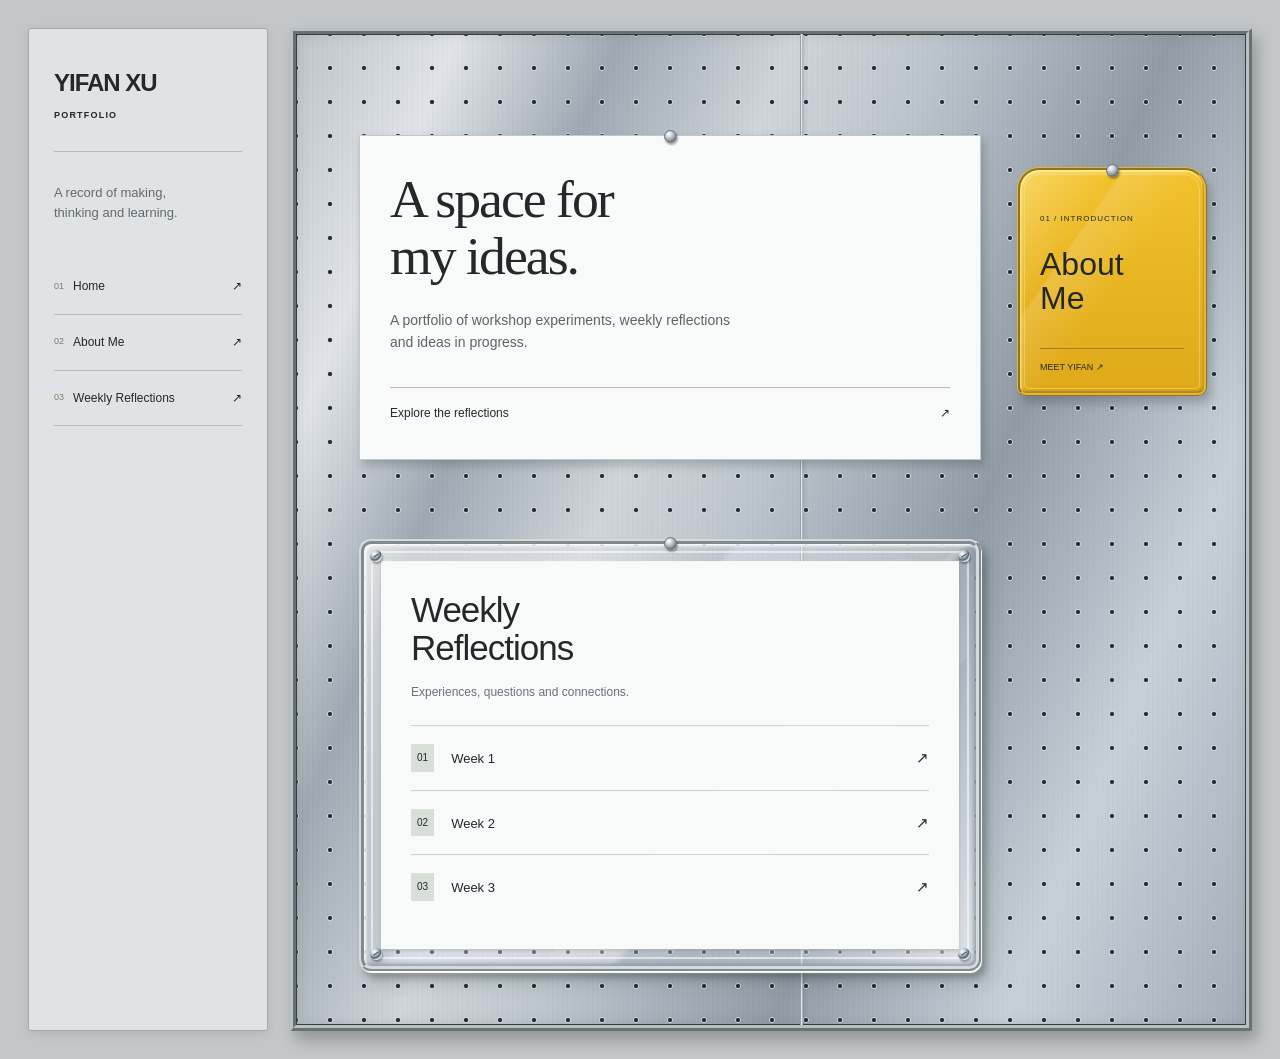
==== commit 9cd06614: "Add files via upload" ====
--- a/index.html
+++ b/index.html
@@ -3,7 +3,7 @@
 <body><a class="skip" href="#home">Skip to content</a><div class="shell"><aside class="sidebar"><a class="brand" href="#home">YIFAN XU<span>PORTFOLIO</span></a><div class="rule"></div><p class="side-note">A record of making,<br>thinking and learning.</p><nav aria-label="Main navigation"><a href="#home"><small>01</small>Home <span>↗</span></a><a href="about.html"><small>02</small>About Me <span>↗</span></a><a href="#reflections"><small>03</small>Weekly Reflections <span>↗</span></a></nav></aside>
 <main class="board" id="home"><div class="objects"><section class="welcome paper"><span class="mount-pin" aria-hidden="true"></span><h1>A space for<br>my ideas.</h1><p>A portfolio of workshop experiments, weekly reflections and ideas in progress.</p><a class="text-link" href="#reflections">Explore the reflections <span>↗</span></a></section>
 <a class="tag" href="about.html"><span class="mount-pin" aria-hidden="true"></span><small>01 / INTRODUCTION</small><strong>About<br>Me</strong><span class="tag-bottom">MEET YIFAN ↗</span></a>
-<section class="sleeve" id="reflections"><span class="mount-pin" aria-hidden="true"></span><i class="screw s1" aria-hidden="true"></i><i class="screw s2" aria-hidden="true"></i><i class="screw s3" aria-hidden="true"></i><i class="screw s4" aria-hidden="true"></i><div class="sleeve-paper"><h2>Weekly<br>Reflections</h2><p class="caption">Experiences, questions and connections.</p><a class="week" href="week-1.html"><span>01</span><div><strong>Week 1</strong><small>Reflection to be added</small></div><b>↗</b></a><a class="week" href="week-2.html"><span>02</span><div><strong>Creating a website</strong><small>Week 2 · Reflection to be added</small></div><b>↗</b></a><a class="week" href="week-3.html"><span>03</span><div><strong>Week 3</strong><small>Reflection to be added</small></div><b>↗</b></a></div></section>
+<section class="sleeve" id="reflections"><span class="mount-pin" aria-hidden="true"></span><i class="screw s1" aria-hidden="true"></i><i class="screw s2" aria-hidden="true"></i><i class="screw s3" aria-hidden="true"></i><i class="screw s4" aria-hidden="true"></i><div class="sleeve-paper"><h2>Weekly<br>Reflections</h2><p class="caption">Experiences, questions and connections.</p><a class="week" href="week-1.html"><span>01</span><div><strong>Week 1</strong></div><b>↗</b></a><a class="week" href="week-2.html"><span>02</span><div><strong>Week 2</strong></div><b>↗</b></a><a class="week" href="week-3.html"><span>03</span><div><strong>Week 3</strong></div><b>↗</b></a></div></section>
 </div></main></div><script>
 // Align each fixing pin with the board's 34px hole grid.
 function alignPins(){
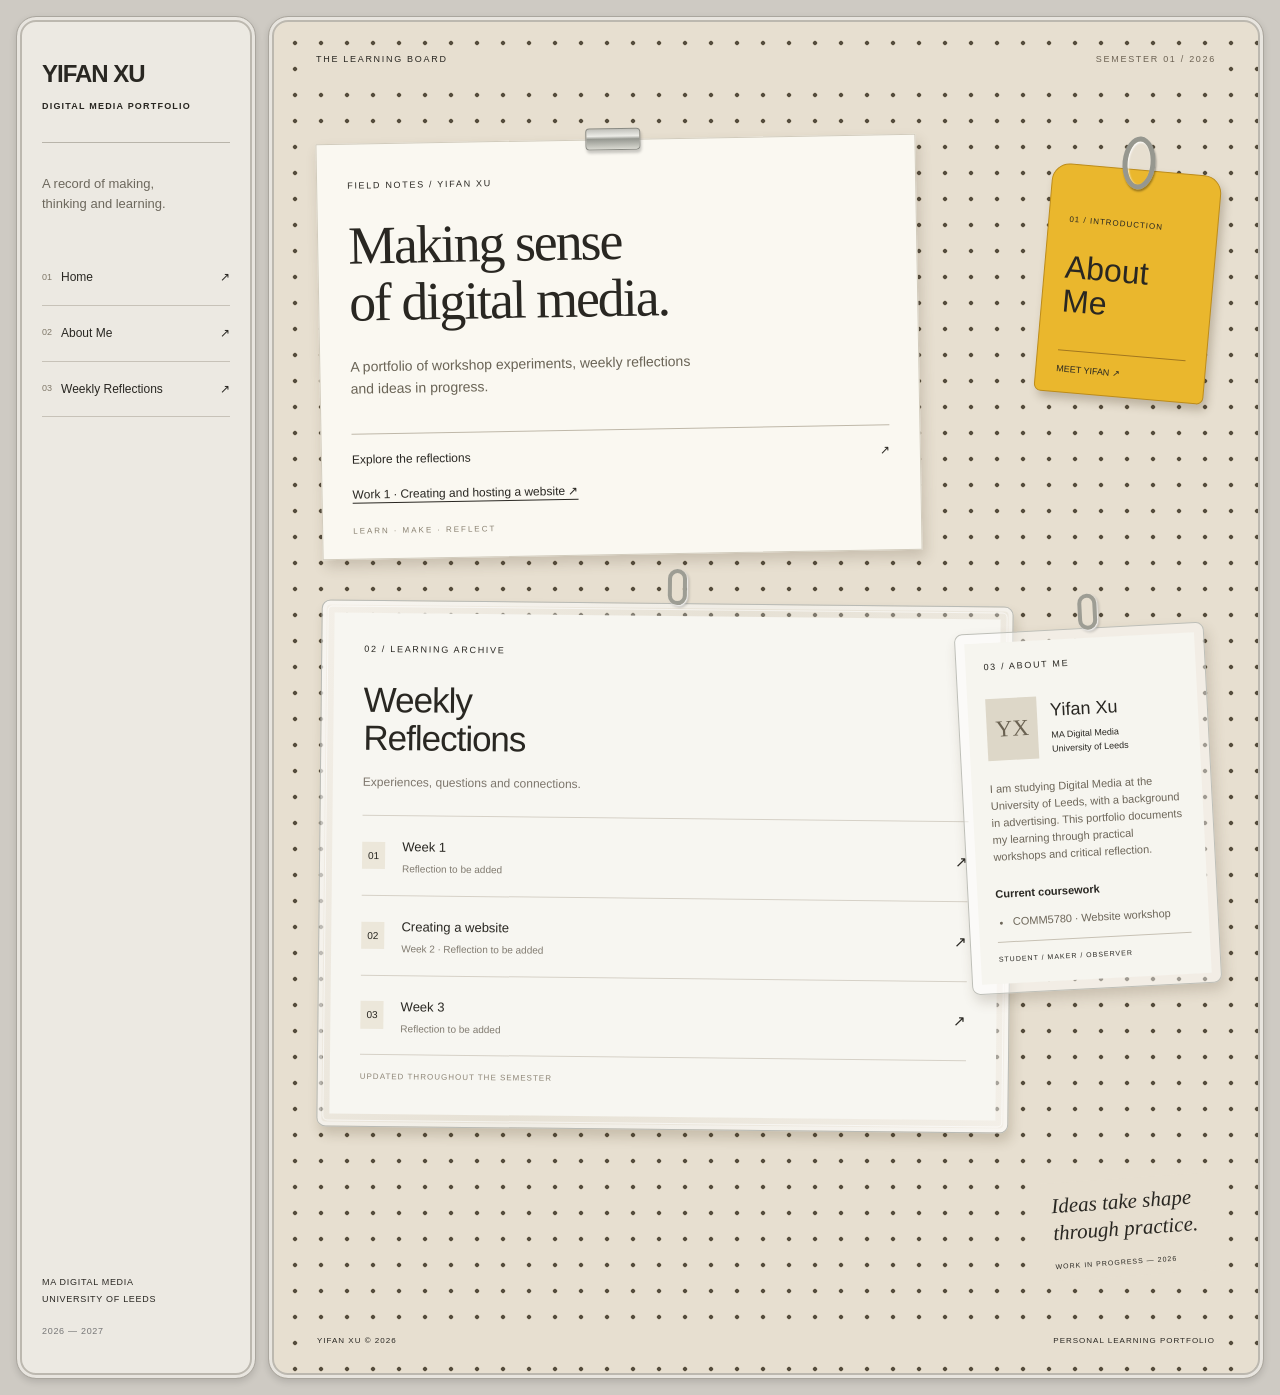
==== commit 1b68a503: "Complete Work 1 website project and add portfolio entry" ====
--- a/index.html
+++ b/index.html
@@ -1,24 +1,7 @@
 <!doctype html>
-<html lang="en"><head><meta charset="UTF-8"><meta name="viewport" content="width=device-width, initial-scale=1"><title>Yifan Xu — Portfolio</title><link rel="stylesheet" href="style.css"></head>
-<body><a class="skip" href="#home">Skip to content</a><div class="shell"><aside class="sidebar"><a class="brand" href="#home">YIFAN XU<span>PORTFOLIO</span></a><div class="rule"></div><p class="side-note">A record of making,<br>thinking and learning.</p><nav aria-label="Main navigation"><a href="#home"><small>01</small>Home <span>↗</span></a><a href="about.html"><small>02</small>About Me <span>↗</span></a><a href="#reflections"><small>03</small>Weekly Reflections <span>↗</span></a></nav></aside>
-<main class="board" id="home"><div class="objects"><section class="welcome paper"><span class="mount-pin" aria-hidden="true"></span><h1>A space for<br>my ideas.</h1><p>A portfolio of workshop experiments, weekly reflections and ideas in progress.</p><a class="text-link" href="#reflections">Explore the reflections <span>↗</span></a></section>
-<a class="tag" href="about.html"><span class="mount-pin" aria-hidden="true"></span><small>01 / INTRODUCTION</small><strong>About<br>Me</strong><span class="tag-bottom">MEET YIFAN ↗</span></a>
-<section class="sleeve" id="reflections"><span class="mount-pin" aria-hidden="true"></span><i class="screw s1" aria-hidden="true"></i><i class="screw s2" aria-hidden="true"></i><i class="screw s3" aria-hidden="true"></i><i class="screw s4" aria-hidden="true"></i><div class="sleeve-paper"><h2>Weekly<br>Reflections</h2><p class="caption">Experiences, questions and connections.</p><a class="week" href="week-1.html"><span>01</span><div><strong>Week 1</strong></div><b>↗</b></a><a class="week" href="week-2.html"><span>02</span><div><strong>Week 2</strong></div><b>↗</b></a><a class="week" href="week-3.html"><span>03</span><div><strong>Week 3</strong></div><b>↗</b></a></div></section>
-</div></main></div><script>
-// Align each fixing pin with the board's 34px hole grid.
-function alignPins(){
- const board=document.querySelector('.board');
- const rect=board.getBoundingClientRect();
- const x=rect.left+board.clientLeft+34;
- const y=rect.top+board.clientTop+34;
- document.querySelectorAll('.welcome,.tag,.sleeve').forEach(card=>{
-  card.style.transform='none';
-  const pin=card.querySelector('.mount-pin').getBoundingClientRect();
-  const cx=pin.left+pin.width/2,cy=pin.top+pin.height/2;
-  const dx=x+Math.round((cx-x)/34)*34-cx;
-  const dy=y+Math.round((cy-y)/34)*34-cy;
-  card.style.transform=`translate(${dx}px,${dy}px)`;
- });
-}
-window.addEventListener('load',alignPins);window.addEventListener('resize',alignPins);
-</script></body></html>+<html lang="en"><head><meta charset="UTF-8"><meta name="viewport" content="width=device-width, initial-scale=1"><title>Yifan Xu — Digital Media Portfolio</title><link rel="stylesheet" href="style.css"></head>
+<body><a class="skip" href="#home">Skip to content</a><div class="shell"><aside class="sidebar"><a class="brand" href="#home">YIFAN XU<span>DIGITAL MEDIA PORTFOLIO</span></a><div class="rule"></div><p class="side-note">A record of making,<br>thinking and learning.</p><nav aria-label="Main navigation"><a href="#home"><small>01</small>Home <span>↗</span></a><a href="#about"><small>02</small>About Me <span>↗</span></a><a href="#reflections"><small>03</small>Weekly Reflections <span>↗</span></a></nav><div class="side-bottom">MA DIGITAL MEDIA<br>UNIVERSITY OF LEEDS<br><span>2026 — 2027</span></div></aside>
+<main class="board" id="home"><div class="board-label">THE LEARNING BOARD <span>SEMESTER 01 / 2026</span></div><div class="objects"><section class="welcome paper"><span class="clip" aria-hidden="true"></span><p class="eyebrow">FIELD NOTES / YIFAN XU</p><h1>Making sense<br>of digital media.</h1><p>A portfolio of workshop experiments, weekly reflections and ideas in progress.</p><a class="text-link" href="#reflections">Explore the reflections <span>↗</span></a><a class="work-link" href="work1.html">Work 1 · Creating and hosting a website ↗</a><div class="paper-foot">LEARN · MAKE · REFLECT</div></section>
+<a class="tag" href="#about"><span class="ring" aria-hidden="true"></span><small>01 / INTRODUCTION</small><strong>About<br>Me</strong><span class="tag-bottom">MEET YIFAN ↗</span></a>
+<section class="sleeve" id="reflections"><span class="hook" aria-hidden="true"></span><div class="sleeve-paper"><p class="eyebrow">02 / LEARNING ARCHIVE</p><h2>Weekly<br>Reflections</h2><p class="caption">Experiences, questions and connections.</p><a class="week" href="week-1.html"><span>01</span><div><strong>Week 1</strong><small>Reflection to be added</small></div><b>↗</b></a><a class="week" href="week-2.html"><span>02</span><div><strong>Creating a website</strong><small>Week 2 · Reflection to be added</small></div><b>↗</b></a><a class="week" href="week-3.html"><span>03</span><div><strong>Week 3</strong><small>Reflection to be added</small></div><b>↗</b></a><div class="archive-foot">UPDATED THROUGHOUT THE SEMESTER</div></div></section>
+<section class="id-card" id="about"><span class="hook" aria-hidden="true"></span><div class="id-inner"><p class="eyebrow">03 / ABOUT ME</p><div class="id-top"><div class="monogram">YX</div><div><h2>Yifan Xu</h2><span>MA Digital Media<br>University of Leeds</span></div></div><p>I am studying Digital Media at the University of Leeds, with a background in advertising. This portfolio documents my learning through practical workshops and critical reflection.</p><h3>Current coursework</h3><ul class="course-list"><li>COMM5780 · Website workshop</li></ul><div class="id-footer">STUDENT / MAKER / OBSERVER</div></div></section><div class="board-note">Ideas take shape<br>through practice.<span>WORK IN PROGRESS — 2026</span></div></div><footer>YIFAN XU © 2026 <span>PERSONAL LEARNING PORTFOLIO</span></footer></main></div></body></html>
--- a/style.css
+++ b/style.css
@@ -1,73 +1,3 @@
 *{box-sizing:border-box}html{scroll-behavior:smooth}body{margin:0;background:#cecac3;color:#292722;font-family:Arial,Helvetica,sans-serif;font-size:15px;line-height:1.55}a{color:inherit}a:focus-visible{outline:3px solid #976900;outline-offset:6px}.skip{position:absolute;top:-100px}.skip:focus{top:10px;z-index:10;background:white;padding:10px}.shell{display:grid;grid-template-columns:240px 1fr;min-height:100vh;max-width:1800px;margin:auto;padding:16px;gap:12px}.sidebar,.board{border:1px solid #aaa69e;border-radius:20px;box-shadow:inset 0 0 0 3px #e8e5df,inset 0 0 0 5px #bcb8af,0 3px 7px #0002}.sidebar{background:#ece9e2;padding:38px 25px;display:flex;flex-direction:column}.brand{text-decoration:none;font-weight:bold;font-size:24px;letter-spacing:-1px}.brand span{display:block;font-size:9px;letter-spacing:1.2px;margin-top:8px}.rule{height:1px;background:#b8b4aa;margin:28px 0 18px}.side-note{font-size:13px;color:#6d685d;margin-bottom:36px}nav a{display:flex;align-items:center;gap:9px;border-bottom:1px solid #c7c2b8;padding:18px 0;text-decoration:none;font-size:12px}nav small{font-size:9px;color:#80796a}nav a span{margin-left:auto}nav a:hover{color:#8b6200}.side-bottom{margin-top:auto;padding-top:80px;font-size:9px;line-height:1.9;letter-spacing:.7px}.side-bottom span{display:block;margin-top:14px;color:#777}.board{position:relative;padding:30px 38px 20px;background-color:#e7dfd0;background-image:radial-gradient(circle,#554d3e 1.6px,#a99e87 2px,transparent 2.8px);background-size:26px 26px;background-position:13px 13px}.board-label{display:flex;justify-content:space-between;font-size:9px;letter-spacing:1.7px;background:#e7dfd0;width:100%;padding:6px 9px}.board-label span{color:#6c6253}.objects{display:grid;grid-template-columns:minmax(0,1.1fr) minmax(0,1fr) 170px;gap:48px 32px;align-items:start;padding:66px 12px 50px}.paper{position:relative;background:#faf8f1;padding:35px 30px 20px;box-shadow:3px 7px 13px #51422d33;border:1px solid #d2ccbd}.welcome{grid-column:1/3;max-width:600px;transform:rotate(-1deg)}.eyebrow{font-size:9px;letter-spacing:1.7px;margin:0 0 24px}h1{font-family:Georgia,serif;font-size:clamp(38px,4.2vw,66px);line-height:1.06;letter-spacing:-2px;font-weight:normal;margin:0 0 25px}.welcome>p:not(.eyebrow){max-width:350px;color:#696355;font-size:14px}.text-link{display:flex;justify-content:space-between;margin-top:34px;border-top:1px solid #bfb8a9;padding:16px 0;text-decoration:none;font-size:12px}.paper-foot{font-size:8px;letter-spacing:2px;color:#898171}.clip{position:absolute;width:55px;height:22px;background:linear-gradient(#c0c0ba,#ecece7 35%,#969891 50%,#d8d8d0);border:1px solid #8a8b84;top:-12px;left:45%;border-radius:4px;box-shadow:1px 3px 3px #0003}.tag{position:relative;margin-top:30px;transform:rotate(5deg);background:#eab72d;border:1px solid #bd8c19;border-radius:18px 18px 7px 7px;padding:40px 20px 15px;text-decoration:none;box-shadow:4px 6px 9px #44341740}.tag small{font-size:8px;letter-spacing:1px}.tag strong{display:block;font-size:32px;line-height:1.05;font-weight:normal;margin:23px 0 32px}.tag-bottom{font-size:9px;border-top:1px solid #a2771f;padding-top:12px;display:block}.ring{position:absolute;width:33px;height:53px;left:calc(50% - 16px);top:-34px;border:5px solid #96978f;border-radius:50%;box-shadow:inset 1px 1px 2px white,1px 2px 2px #0005}.sleeve{position:relative;grid-column:1/3;padding:12px;border:1px solid #b8bab5;border-radius:9px;background:linear-gradient(115deg,#ffffff80,#e3e6e33d 45%,#ffffff80);box-shadow:inset 0 0 0 4px #ffffff60,3px 8px 12px #44341730;transform:rotate(.6deg);scroll-margin-top:30px}.sleeve:after{content:"";position:absolute;inset:5px;border:1px solid #fff9;border-radius:5px;pointer-events:none}.sleeve-paper{background:#f7f6f1;padding:30px}.sleeve h2{font-weight:normal;font-size:35px;line-height:1.08;letter-spacing:-1px;margin:0}.caption{font-size:12px;color:#7d766c;margin:16px 0 24px}.week{display:flex;gap:17px;align-items:center;text-decoration:none;border-top:1px solid #d6d1c7;padding:18px 0}.week>span{font-size:10px;padding:6px;background:#ece7da}.week strong{font-size:13px;font-weight:normal}.week small{display:block;font-size:10px;color:#817b70;margin-top:4px}.week b{margin-left:auto;font-weight:normal}.week:hover strong{text-decoration:underline}.archive-foot{border-top:1px solid #d6d1c7;padding-top:16px;font-size:8px;letter-spacing:1px;color:#8e8677}.hook{position:absolute;left:50%;top:-35px;width:19px;height:36px;border:4px solid #9d9d94;border-radius:12px;box-shadow:1px 1px 2px white,2px 2px 3px #0004}.id-card{position:relative;grid-column:3;width:250px;justify-self:end;margin-top:25px;padding:9px;border:1px solid #bebfb8;border-radius:8px;background:#ffffff70;box-shadow:3px 7px 13px #51422d33;transform:rotate(-3deg);scroll-margin-top:40px}.id-inner{padding:18px;background:#f6f5ef}.id-top{display:flex;gap:13px;align-items:center}.monogram{background:#ddd7c8;color:#6a6252;padding:13px 9px;font-family:Georgia,serif;font-size:23px}.id-card h2{font-size:18px;font-weight:normal;margin:0 0 4px}.id-top span{font-size:9px;line-height:1.5;display:block}.id-card p:not(.eyebrow){font-size:11px;color:#6d6659;margin-top:20px}.id-footer{font-size:7px;letter-spacing:1px;border-top:1px solid #c7c1b4;padding-top:12px}.board-note{grid-column:3;font-family:Georgia,serif;font-style:italic;font-size:21px;line-height:1.3;background:#e7dfd0;padding:10px;transform:rotate(-4deg)}.board-note span{display:block;font-family:Arial,sans-serif;font-style:normal;font-size:7px;letter-spacing:1px;margin-top:14px}footer{display:flex;justify-content:space-between;font-size:8px;letter-spacing:1px;background:#e7dfd0;padding:10px}.article-shell{max-width:850px;margin:40px auto;padding:0 20px}.article{background:#faf8f1;padding:clamp(25px,6vw,65px);box-shadow:0 8px 25px #0001;margin-top:25px}.article h1{font-size:45px}.article h2{font-size:20px;font-weight:normal;margin-top:35px}.article p{color:#6a6458}.draft{display:inline-block;font-size:10px;letter-spacing:1px;background:#ebbc42;padding:6px 10px;margin-bottom:20px}@media(min-width:1300px){.objects{grid-template-columns:minmax(0,1fr) minmax(0,1fr) 250px;gap:60px}.welcome{max-width:650px}}@media(max-width:1000px){.shell{grid-template-columns:190px 1fr}.sidebar{padding:30px 20px}.board{padding:25px}.objects{grid-template-columns:1fr 180px;gap:50px 25px}.welcome{grid-column:1}.tag{grid-column:2}.sleeve{grid-column:1/-1}.id-card{grid-column:1;width:100%;max-width:320px;justify-self:start}.board-note{grid-column:2}}@media(max-width:650px){.shell{display:block;padding:9px}.sidebar{padding:20px;border-radius:13px}.brand{font-size:20px}.rule,.side-note,.side-bottom{display:none}nav{display:flex;gap:18px;margin-top:12px}nav a{border:0;padding:5px 0;font-size:11px}nav a span,nav small{display:none}.board{margin-top:10px;padding:20px 15px;border-radius:13px}.board-label{font-size:7px;letter-spacing:.5px}.objects{grid-template-columns:1fr;padding:45px 8px 30px;gap:50px}.welcome,.tag,.sleeve,.id-card,.board-note{grid-column:1}.welcome{padding:28px 24px}.tag{width:145px;justify-self:end;margin:0 15px 0 0}.tag strong{font-size:28px;margin:18px 0}.sleeve-paper{padding:24px 20px}.id-card{max-width:none}.board-note{display:none}footer span{display:none}.article-shell{margin-top:20px}.article h1{font-size:35px}}@media(prefers-reduced-motion:reduce){html{scroll-behavior:auto}}
-/* Silver board — simplified edition */
-body{background:#aeb2b5;color:#25282a}
-.sidebar,.board{border-color:#858c91;box-shadow:inset 0 0 0 2px #f2f4f5,inset 0 0 0 5px #a5adb3,0 4px 12px #21282d30}
-.sidebar{background:linear-gradient(110deg,#e8ebed,#d4d9dc 55%,#e4e7e9)}
-.board{background-color:#c8cdd1;background-image:radial-gradient(circle,#444c51 1.6px,#8b949b 2px,#eff2f4 2.7px,transparent 3.2px),linear-gradient(115deg,#eef1f3 0%,#c8cdd1 30%,#d9dde0 52%,#b7bfc5 76%,#e3e7e9 100%);background-size:26px 26px,100% 100%;background-position:13px 13px,0 0}
-.objects{padding-top:65px;grid-template-columns:minmax(0,1fr) minmax(0,1fr) 190px}
-.paper,.sleeve-paper,.article{background:#f9faf9;border-color:#c1c7cb}
-.welcome{max-width:650px}.welcome>p:not(.eyebrow){color:#5d6469}
-.sleeve{grid-column:1/3;background:linear-gradient(115deg,#ffffffb3,#aebbc344 45%,#ffffff99);border-color:#8e9aa3;box-shadow:inset 0 0 0 4px #eef3f577,3px 8px 12px #26323c30}
-.clip{background:linear-gradient(#73818c,#fafcff 30%,#9ba9b3 47%,#d9e1e7 70%,#7d8a94);border-color:#75828d}
-.ring,.hook{border-color:#8898a5;background:linear-gradient(110deg,#ffffff55,#71839122);box-shadow:inset 1px 1px 2px white,2px 3px 3px #24344060}
-.tag{min-height:220px;display:flex;align-items:center;padding:35px 20px}.tag strong{margin:0;font-size:36px}
-.week>span{background:#e5e9ec}.week{border-color:#cbd1d5}.week small,.caption{color:#697179}
-.side-note{color:#616a70}nav a{border-color:#b2bbc1}.rule{background:#b2bbc1}
-@media(max-width:1000px){.objects{grid-template-columns:1fr 180px}.welcome{grid-column:1}.sleeve{grid-column:1/-1}}
-@media(max-width:650px){.objects{grid-template-columns:1fr;padding-top:45px}.welcome,.tag,.sleeve{grid-column:1}.tag{min-height:180px;width:145px}.tag strong{font-size:30px}}
-
-/* Brushed stainless steel, inspired by the reference board */
-body{background:linear-gradient(110deg,#c5b9a5,#ded5c5 50%,#b9ae9d)}
-.shell{padding:28px;gap:22px}
-.sidebar{background:#dfd9cd;border-radius:3px;border:1px solid #a69f92;box-shadow:0 3px 10px #4f463323;padding-top:35px}
-.board{border-radius:2px;border:2px solid #8e9391;background-color:#aeb4b2;background-image:radial-gradient(circle at 50% 50%,#282d2b 1.3px,#646c68 1.8px,#dce0dc 2.2px,transparent 2.7px),repeating-linear-gradient(90deg,#ffffff08 0px,#ffffff08 1px,#313e3808 1px,#313e3808 2px,transparent 2px,transparent 4px),linear-gradient(105deg,#c8ccc6 0%,#a2aaa5 20%,#c1c6bf 40%,#8f9893 68%,#acb3ac 85%,#969e96 100%);background-size:34px 34px,4px 100%,100% 100%;background-position:17px 17px,0 0,0 0;box-shadow:inset 1px 1px 1px #f6f6e9,inset -2px -2px 2px #525c55,4px 7px 14px #423b2d45}
-.board:before{content:"";position:absolute;top:0;bottom:0;left:53%;width:3px;background:linear-gradient(90deg,#58625c,#d4d9cd,#6f7971);box-shadow:2px 0 3px #20302422;pointer-events:none}
-.objects{position:relative;padding-top:60px;gap:60px 38px}
-.welcome{background:#f0f0e8;box-shadow:3px 5px 9px #27352a40;transform:rotate(-.8deg)}
-.sleeve{background:linear-gradient(115deg,#ffffff80,#b5c2ba33 45%,#ffffff55);box-shadow:inset 0 0 0 3px #ffffff44,3px 6px 10px #27352a40;border-radius:5px}
-.sleeve-paper{background:#eaece5}.tag{background:#dcb72e;border-color:#a68b21;box-shadow:3px 5px 8px #27352a50;border-radius:13px 13px 4px 4px}
-.ring,.hook{border-color:#89938b;box-shadow:inset 1px 1px 1px #f7faf0,2px 3px 3px #28352970}
-.week>span{background:#d8dfd8}
-@media(max-width:650px){.shell{padding:10px}.board{padding:20px 15px}.objects{gap:45px;padding-top:35px}.sidebar{padding:20px}}
-
-/* Specular chrome and acrylic fittings */
-.board{background-image:radial-gradient(circle at 50% 50%,#1f2628 1.5px,#626b6c 2.1px,#edf1ec 2.7px,transparent 3px),repeating-linear-gradient(90deg,#ffffff09 0 1px,#172d2907 1px 2px,transparent 2px 5px),linear-gradient(112deg,#b8bfba 0%,#dce1db 12%,#8f9994 24%,#cdd4cc 37%,#b6c0b7 48%,#7f8b84 65%,#bdc8bd 82%,#98a49a 100%);background-size:34px 34px,5px 100%,100% 100%;border:6px ridge #b8c0bd;box-shadow:inset 0 0 0 1px #364039,inset 0 0 14px #25362b22,5px 9px 15px #2c322c55}
-.tag{background:linear-gradient(125deg,#fff4b15c 0%,transparent 25%,#ffffff33 26%,transparent 45%),linear-gradient(#f3c325,#dba418);border:4px ridge #e7ba42;box-shadow:inset 0 0 0 2px #ffdf6877,inset 2px 3px 5px #fff5b0,3px 6px 3px #29312b44,7px 12px 12px #26312630;border-radius:28px 28px 12px 12px;padding-top:52px;min-height:250px}
-.tag:after{content:"";position:absolute;inset:5px;border:1px solid #fff7c377;border-radius:20px 20px 7px 7px;pointer-events:none}
-.ring{width:43px;height:49px;left:calc(50% - 21px);top:-38px;border:6px ridge #c1c6c9;background:transparent;box-shadow:inset 1px 2px 1px #fff,1px 2px 1px #25302d,3px 5px 4px #0004;transform:rotate(-18deg)}
-.hook{width:28px;height:41px;border:5px ridge #c6cbce;border-radius:50%;top:-36px;background:transparent;box-shadow:inset 1px 1px 0 white,2px 3px 3px #0005}
-.metal-key{position:absolute;width:105px;height:46px;top:-34px;left:-38px;transform:rotate(-27deg);filter:drop-shadow(2px 4px 2px #0005);pointer-events:none}
-.sleeve{padding:17px;border:5px ridge #d4dbe0;border-radius:12px;background:linear-gradient(130deg,#fff9,transparent 38%,#edf3fc55 39%,#fff5 62%,#aab5c044 63%,#fff8);box-shadow:inset 2px 2px 3px white,inset -2px -2px 4px #8795a0,1px 2px 1px #fff,5px 7px 6px #25332c50,8px 13px 16px #25332c25}
-.sleeve:after{inset:7px;border:2px solid #f9fcff99;border-radius:6px;background:linear-gradient(135deg,transparent 0 58%,#ffffff1a 58% 70%,transparent 70%);pointer-events:none}
-.sleeve-paper{position:relative;background:#f4f5f4;box-shadow:0 2px 3px #606d7755}
-.screw{position:absolute;z-index:2;width:12px;height:12px;border-radius:50%;background:radial-gradient(circle at 35% 30%,white 0%,#bcc6cd 32%,#56636e 56%,#e7edf2 72%,#8c98a1 100%);box-shadow:1px 2px 2px #0005}
-.screw:after{content:"";position:absolute;top:5px;left:3px;width:6px;height:1px;background:#46515b;transform:rotate(-35deg)}
-.s1{top:6px;left:6px}.s2{top:6px;right:6px}.s3{bottom:6px;left:6px}.s4{bottom:6px;right:6px}
-.clip{height:25px;border:3px ridge #c9cfd2;box-shadow:inset 0 1px 1px white,2px 4px 3px #0004;background:linear-gradient(#fafcfc 0%,#89949b 25%,#e3e8eb 38%,#66727a 48%,#d5dde1 64%,#a6b1b7 100%)}
-@media(max-width:650px){.tag{min-height:210px}.sleeve{padding:13px}}
-
-/* Unified neutral silver palette and original simple yellow tag */
-body{background:#c3c7ca}
-.sidebar{background:#e0e3e5;border-color:#a4aaae}
-.board{background-color:#bac0c5;background-image:radial-gradient(circle,#252b31 1.5px,#747e87 2.1px,#eef1f4 2.7px,transparent 3px),repeating-linear-gradient(90deg,#ffffff08 0 1px,#1d273007 1px 2px,transparent 2px 5px),linear-gradient(112deg,#bec4ca 0%,#e0e4e8 12%,#9fa8b1 24%,#cfd5da 37%,#bcc4cb 48%,#909ba5 65%,#c8d0d7 82%,#a3aeb8 100%);background-size:34px 34px,5px 100%,100% 100%;border-color:#b9c1c8}
-.board:before{background:linear-gradient(90deg,#717d87,#e1e6ea,#929ea8)}
-.welcome,.sleeve-paper{background:#f8f9f9}
-.tag{display:block;min-height:0;background:#eab72d;border:1px solid #bd8c19;border-radius:18px 18px 7px 7px;padding:48px 20px 32px;box-shadow:4px 6px 9px #25303b40;transform:rotate(5deg)}
-.tag:after{display:none}.tag strong{font-size:32px;line-height:1.05;font-weight:normal;margin:20px 0}
-.ring{width:28px;height:45px;left:calc(50% - 14px);top:-33px;border:4px solid #969da4;border-radius:50%;background:transparent;box-shadow:inset 1px 1px 1px #fff,1px 2px 2px #0004;transform:none}
-@media(max-width:650px){.tag{min-height:0;width:145px;padding:35px 20px 24px}.tag strong{font-size:28px}}
-
-/* Physical fittings: board pin, split ring, clasp and card eyelet */
-.fastener{position:absolute;width:64px;height:98px;top:-64px;left:calc(50% - 32px);overflow:visible;z-index:4;filter:drop-shadow(2px 3px 1px #0004);pointer-events:none}
-.tag{display:block;min-height:0;margin-top:45px;padding:58px 20px 18px;border:3px ridge #e4b637;border-radius:22px 22px 9px 9px;background:linear-gradient(125deg,#fff5bd66 0%,transparent 30%,#ffffff26 31%,transparent 52%),linear-gradient(#f2c12c,#dfa919);box-shadow:inset 1px 2px 3px #fff1a3,inset -1px -2px 2px #ae821e,4px 7px 10px #25303b44}
-.tag:after{display:block;inset:4px;border:1px solid #ffeaa666;border-radius:16px 16px 5px 5px}
-.tag small{display:block;font-size:8px;letter-spacing:1px;margin-top:5px}.tag strong{margin:23px 0 32px;font-size:32px}.tag-bottom{display:block;border-top:1px solid #a77c20;padding-top:12px;font-size:9px}
-.sleeve>.fastener{top:-67px}.sleeve{margin-top:14px}.sleeve-paper{padding-top:42px}
-.clip{top:-13px;z-index:3}.clip-pin{position:absolute;width:12px;height:12px;left:calc(50% - 6px);top:-16px;border-radius:50%;background:radial-gradient(circle at 35% 30%,#fff,#969fa6 55%,#444d54);box-shadow:1px 2px 2px #0005}.clip-pin:after{content:"";position:absolute;top:8px;left:4px;width:4px;height:12px;background:linear-gradient(90deg,#717b84,#fff,#717b84)}
-@media(max-width:650px){.tag{padding:50px 20px 18px;width:145px;margin-top:18px}.tag strong{font-size:28px;margin:20px 0 28px}.objects{gap:65px}}
-
-/* Simple board pins. No overlapping rings or floating connectors. */
-.welcome,.tag,.sleeve{transform:none;position:relative}
-.mount-pin{position:absolute;z-index:5;width:13px;height:13px;top:-6.5px;left:calc(50% - 6.5px);border:1px solid #69727a;border-radius:50%;background:radial-gradient(circle at 35% 28%,#fff 0%,#d8dde0 24%,#959fa7 58%,#606a72 80%,#bdc5cc 100%);box-shadow:1px 2px 2px #0005;pointer-events:none}
-.tag{padding-top:38px;margin-top:30px}.sleeve{margin-top:14px}.sleeve-paper{padding-top:30px}
-@media(max-width:650px){.tag{padding-top:35px}.objects{gap:55px}}
+/* Work 1 project details */
+.work-link{display:block;font-size:12px;margin:0 0 22px;text-underline-offset:4px}.id-card h3{font-size:11px;margin:20px 0 6px}.course-list{font-size:11px;color:#6d6659;padding-left:16px}.project-intro{font-size:18px}.project-button{display:inline-block;background:#eab72d;color:#292722;padding:12px 18px;border:1px solid #bd8c19;border-radius:4px;margin:12px 0;text-decoration:none}.project-button:hover{background:#f4ca53}.article li{margin-bottom:10px;color:#6a6458}.article a{overflow-wrap:anywhere}.file-list dt{font-weight:bold;font-size:14px;overflow-wrap:anywhere}.file-list dd{margin:4px 0 18px;color:#6a6458}
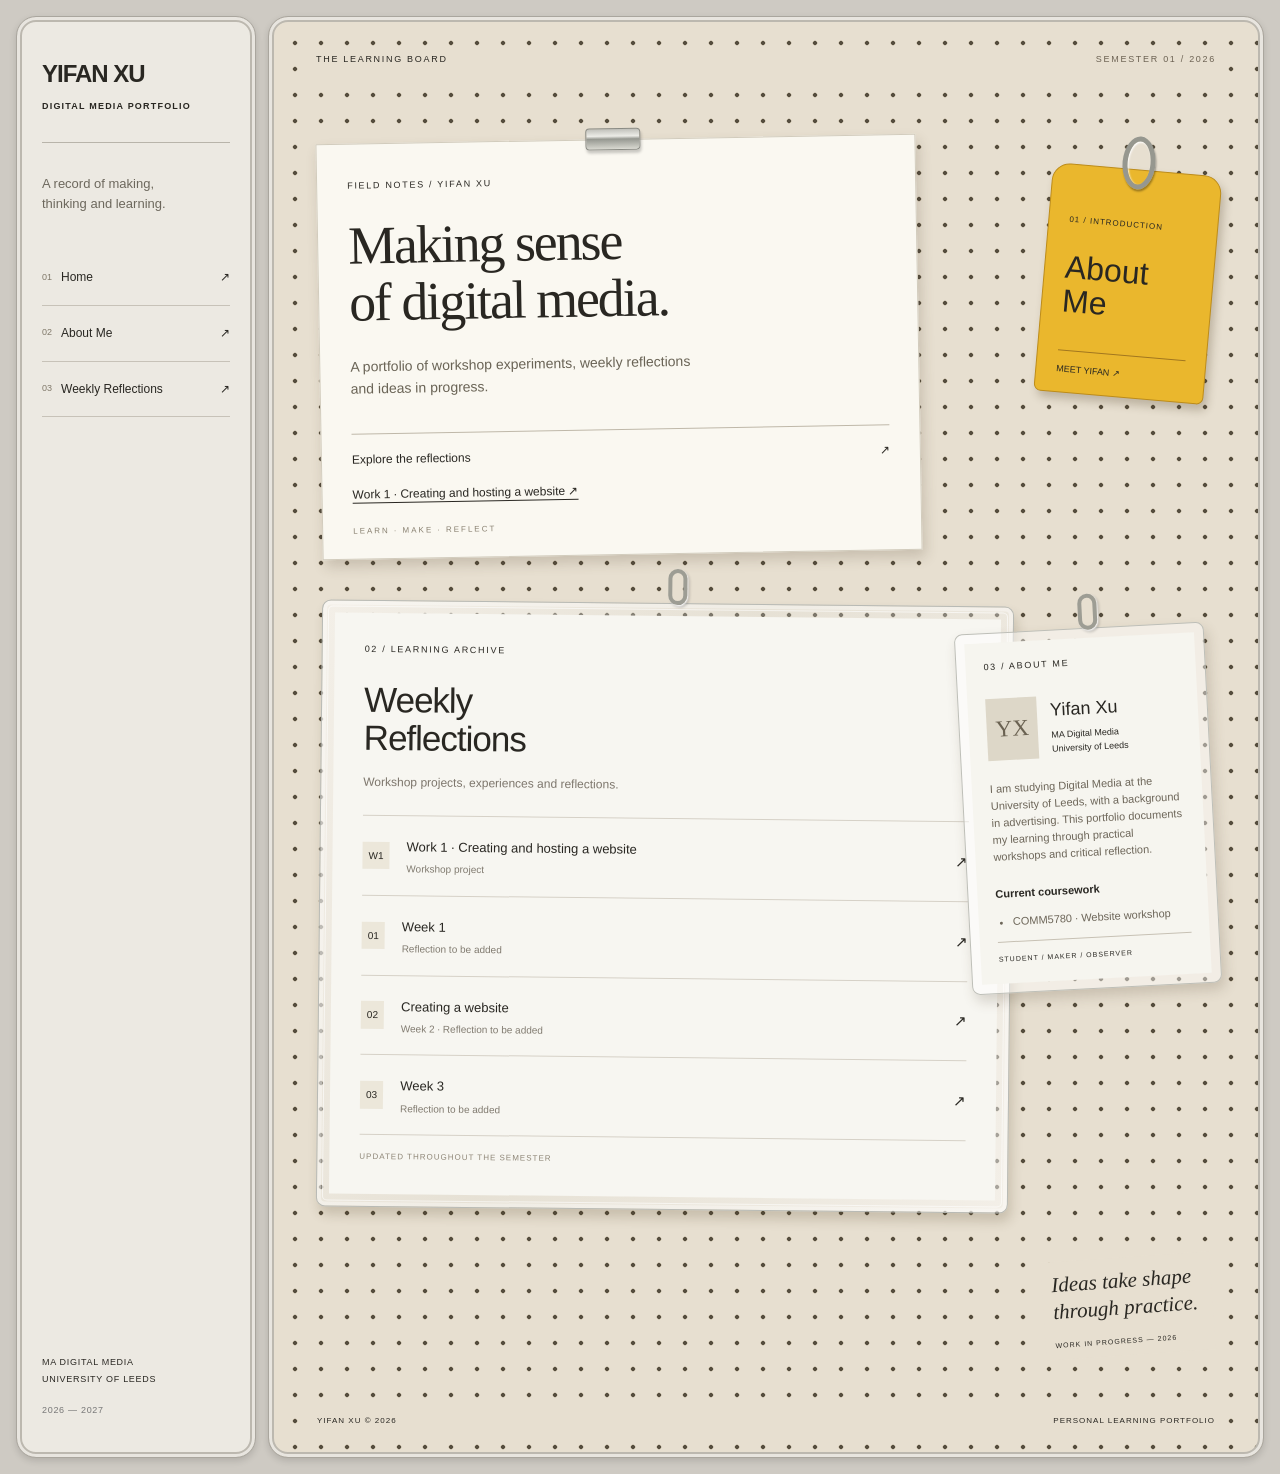
==== commit 1bb20b0d: "Link Work 1 from home and restore Week 1 template" ====
--- a/index.html
+++ b/index.html
@@ -3,5 +3,5 @@
 <body><a class="skip" href="#home">Skip to content</a><div class="shell"><aside class="sidebar"><a class="brand" href="#home">YIFAN XU<span>DIGITAL MEDIA PORTFOLIO</span></a><div class="rule"></div><p class="side-note">A record of making,<br>thinking and learning.</p><nav aria-label="Main navigation"><a href="#home"><small>01</small>Home <span>↗</span></a><a href="#about"><small>02</small>About Me <span>↗</span></a><a href="#reflections"><small>03</small>Weekly Reflections <span>↗</span></a></nav><div class="side-bottom">MA DIGITAL MEDIA<br>UNIVERSITY OF LEEDS<br><span>2026 — 2027</span></div></aside>
 <main class="board" id="home"><div class="board-label">THE LEARNING BOARD <span>SEMESTER 01 / 2026</span></div><div class="objects"><section class="welcome paper"><span class="clip" aria-hidden="true"></span><p class="eyebrow">FIELD NOTES / YIFAN XU</p><h1>Making sense<br>of digital media.</h1><p>A portfolio of workshop experiments, weekly reflections and ideas in progress.</p><a class="text-link" href="#reflections">Explore the reflections <span>↗</span></a><a class="work-link" href="work1.html">Work 1 · Creating and hosting a website ↗</a><div class="paper-foot">LEARN · MAKE · REFLECT</div></section>
 <a class="tag" href="#about"><span class="ring" aria-hidden="true"></span><small>01 / INTRODUCTION</small><strong>About<br>Me</strong><span class="tag-bottom">MEET YIFAN ↗</span></a>
-<section class="sleeve" id="reflections"><span class="hook" aria-hidden="true"></span><div class="sleeve-paper"><p class="eyebrow">02 / LEARNING ARCHIVE</p><h2>Weekly<br>Reflections</h2><p class="caption">Experiences, questions and connections.</p><a class="week" href="week-1.html"><span>01</span><div><strong>Week 1</strong><small>Reflection to be added</small></div><b>↗</b></a><a class="week" href="week-2.html"><span>02</span><div><strong>Creating a website</strong><small>Week 2 · Reflection to be added</small></div><b>↗</b></a><a class="week" href="week-3.html"><span>03</span><div><strong>Week 3</strong><small>Reflection to be added</small></div><b>↗</b></a><div class="archive-foot">UPDATED THROUGHOUT THE SEMESTER</div></div></section>
+<section class="sleeve" id="reflections"><span class="hook" aria-hidden="true"></span><div class="sleeve-paper"><p class="eyebrow">02 / LEARNING ARCHIVE</p><h2>Weekly<br>Reflections</h2><p class="caption">Workshop projects, experiences and reflections.</p><a class="week" href="work1.html"><span>W1</span><div><strong>Work 1 · Creating and hosting a website</strong><small>Workshop project</small></div><b>↗</b></a><a class="week" href="week-1.html"><span>01</span><div><strong>Week 1</strong><small>Reflection to be added</small></div><b>↗</b></a><a class="week" href="week-2.html"><span>02</span><div><strong>Creating a website</strong><small>Week 2 · Reflection to be added</small></div><b>↗</b></a><a class="week" href="week-3.html"><span>03</span><div><strong>Week 3</strong><small>Reflection to be added</small></div><b>↗</b></a><div class="archive-foot">UPDATED THROUGHOUT THE SEMESTER</div></div></section>
 <section class="id-card" id="about"><span class="hook" aria-hidden="true"></span><div class="id-inner"><p class="eyebrow">03 / ABOUT ME</p><div class="id-top"><div class="monogram">YX</div><div><h2>Yifan Xu</h2><span>MA Digital Media<br>University of Leeds</span></div></div><p>I am studying Digital Media at the University of Leeds, with a background in advertising. This portfolio documents my learning through practical workshops and critical reflection.</p><h3>Current coursework</h3><ul class="course-list"><li>COMM5780 · Website workshop</li></ul><div class="id-footer">STUDENT / MAKER / OBSERVER</div></div></section><div class="board-note">Ideas take shape<br>through practice.<span>WORK IN PROGRESS — 2026</span></div></div><footer>YIFAN XU © 2026 <span>PERSONAL LEARNING PORTFOLIO</span></footer></main></div></body></html>
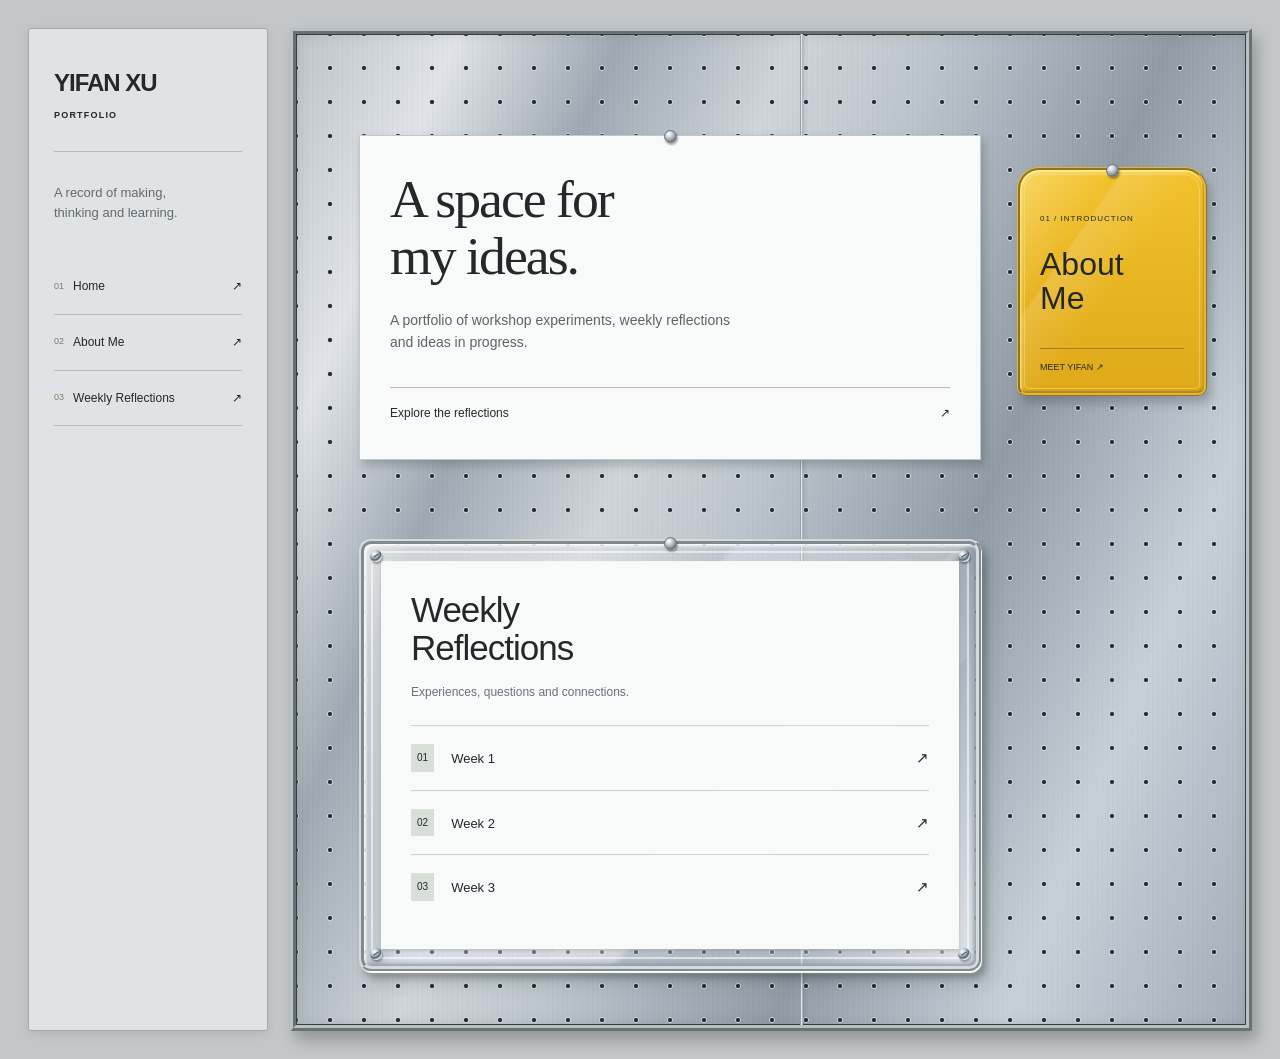
==== commit 04055bdb: "Add files via upload" ====
--- a/index.html
+++ b/index.html
@@ -1,7 +1,24 @@
 <!doctype html>
-<html lang="en"><head><meta charset="UTF-8"><meta name="viewport" content="width=device-width, initial-scale=1"><title>Yifan Xu — Digital Media Portfolio</title><link rel="stylesheet" href="style.css"></head>
-<body><a class="skip" href="#home">Skip to content</a><div class="shell"><aside class="sidebar"><a class="brand" href="#home">YIFAN XU<span>DIGITAL MEDIA PORTFOLIO</span></a><div class="rule"></div><p class="side-note">A record of making,<br>thinking and learning.</p><nav aria-label="Main navigation"><a href="#home"><small>01</small>Home <span>↗</span></a><a href="#about"><small>02</small>About Me <span>↗</span></a><a href="#reflections"><small>03</small>Weekly Reflections <span>↗</span></a></nav><div class="side-bottom">MA DIGITAL MEDIA<br>UNIVERSITY OF LEEDS<br><span>2026 — 2027</span></div></aside>
-<main class="board" id="home"><div class="board-label">THE LEARNING BOARD <span>SEMESTER 01 / 2026</span></div><div class="objects"><section class="welcome paper"><span class="clip" aria-hidden="true"></span><p class="eyebrow">FIELD NOTES / YIFAN XU</p><h1>Making sense<br>of digital media.</h1><p>A portfolio of workshop experiments, weekly reflections and ideas in progress.</p><a class="text-link" href="#reflections">Explore the reflections <span>↗</span></a><a class="work-link" href="work1.html">Work 1 · Creating and hosting a website ↗</a><div class="paper-foot">LEARN · MAKE · REFLECT</div></section>
-<a class="tag" href="#about"><span class="ring" aria-hidden="true"></span><small>01 / INTRODUCTION</small><strong>About<br>Me</strong><span class="tag-bottom">MEET YIFAN ↗</span></a>
-<section class="sleeve" id="reflections"><span class="hook" aria-hidden="true"></span><div class="sleeve-paper"><p class="eyebrow">02 / LEARNING ARCHIVE</p><h2>Weekly<br>Reflections</h2><p class="caption">Workshop projects, experiences and reflections.</p><a class="week" href="work1.html"><span>W1</span><div><strong>Work 1 · Creating and hosting a website</strong><small>Workshop project</small></div><b>↗</b></a><a class="week" href="week-1.html"><span>01</span><div><strong>Week 1</strong><small>Reflection to be added</small></div><b>↗</b></a><a class="week" href="week-2.html"><span>02</span><div><strong>Creating a website</strong><small>Week 2 · Reflection to be added</small></div><b>↗</b></a><a class="week" href="week-3.html"><span>03</span><div><strong>Week 3</strong><small>Reflection to be added</small></div><b>↗</b></a><div class="archive-foot">UPDATED THROUGHOUT THE SEMESTER</div></div></section>
-<section class="id-card" id="about"><span class="hook" aria-hidden="true"></span><div class="id-inner"><p class="eyebrow">03 / ABOUT ME</p><div class="id-top"><div class="monogram">YX</div><div><h2>Yifan Xu</h2><span>MA Digital Media<br>University of Leeds</span></div></div><p>I am studying Digital Media at the University of Leeds, with a background in advertising. This portfolio documents my learning through practical workshops and critical reflection.</p><h3>Current coursework</h3><ul class="course-list"><li>COMM5780 · Website workshop</li></ul><div class="id-footer">STUDENT / MAKER / OBSERVER</div></div></section><div class="board-note">Ideas take shape<br>through practice.<span>WORK IN PROGRESS — 2026</span></div></div><footer>YIFAN XU © 2026 <span>PERSONAL LEARNING PORTFOLIO</span></footer></main></div></body></html>+<html lang="en"><head><meta charset="UTF-8"><meta name="viewport" content="width=device-width, initial-scale=1"><title>Yifan Xu — Portfolio</title><link rel="stylesheet" href="style.css"></head>
+<body><a class="skip" href="#home">Skip to content</a><div class="shell"><aside class="sidebar"><a class="brand" href="#home">YIFAN XU<span>PORTFOLIO</span></a><div class="rule"></div><p class="side-note">A record of making,<br>thinking and learning.</p><nav aria-label="Main navigation"><a href="#home"><small>01</small>Home <span>↗</span></a><a href="about.html"><small>02</small>About Me <span>↗</span></a><a href="#reflections"><small>03</small>Weekly Reflections <span>↗</span></a></nav></aside>
+<main class="board" id="home"><div class="objects"><section class="welcome paper"><span class="mount-pin" aria-hidden="true"></span><h1>A space for<br>my ideas.</h1><p>A portfolio of workshop experiments, weekly reflections and ideas in progress.</p><a class="text-link" href="#reflections">Explore the reflections <span>↗</span></a></section>
+<a class="tag" href="about.html"><span class="mount-pin" aria-hidden="true"></span><small>01 / INTRODUCTION</small><strong>About<br>Me</strong><span class="tag-bottom">MEET YIFAN ↗</span></a>
+<section class="sleeve" id="reflections"><span class="mount-pin" aria-hidden="true"></span><i class="screw s1" aria-hidden="true"></i><i class="screw s2" aria-hidden="true"></i><i class="screw s3" aria-hidden="true"></i><i class="screw s4" aria-hidden="true"></i><div class="sleeve-paper"><h2>Weekly<br>Reflections</h2><p class="caption">Experiences, questions and connections.</p><a class="week" href="week-1.html"><span>01</span><div><strong>Week 1</strong></div><b>↗</b></a><a class="week" href="week-2.html"><span>02</span><div><strong>Week 2</strong></div><b>↗</b></a><a class="week" href="week-3.html"><span>03</span><div><strong>Week 3</strong></div><b>↗</b></a></div></section>
+</div></main></div><script>
+// Align each fixing pin with the board's 34px hole grid.
+function alignPins(){
+ const board=document.querySelector('.board');
+ const rect=board.getBoundingClientRect();
+ const x=rect.left+board.clientLeft+34;
+ const y=rect.top+board.clientTop+34;
+ document.querySelectorAll('.welcome,.tag,.sleeve').forEach(card=>{
+  card.style.transform='none';
+  const pin=card.querySelector('.mount-pin').getBoundingClientRect();
+  const cx=pin.left+pin.width/2,cy=pin.top+pin.height/2;
+  const dx=x+Math.round((cx-x)/34)*34-cx;
+  const dy=y+Math.round((cy-y)/34)*34-cy;
+  card.style.transform=`translate(${dx}px,${dy}px)`;
+ });
+}
+window.addEventListener('load',alignPins);window.addEventListener('resize',alignPins);
+</script></body></html>
--- a/style.css
+++ b/style.css
@@ -1,3 +1,73 @@
 *{box-sizing:border-box}html{scroll-behavior:smooth}body{margin:0;background:#cecac3;color:#292722;font-family:Arial,Helvetica,sans-serif;font-size:15px;line-height:1.55}a{color:inherit}a:focus-visible{outline:3px solid #976900;outline-offset:6px}.skip{position:absolute;top:-100px}.skip:focus{top:10px;z-index:10;background:white;padding:10px}.shell{display:grid;grid-template-columns:240px 1fr;min-height:100vh;max-width:1800px;margin:auto;padding:16px;gap:12px}.sidebar,.board{border:1px solid #aaa69e;border-radius:20px;box-shadow:inset 0 0 0 3px #e8e5df,inset 0 0 0 5px #bcb8af,0 3px 7px #0002}.sidebar{background:#ece9e2;padding:38px 25px;display:flex;flex-direction:column}.brand{text-decoration:none;font-weight:bold;font-size:24px;letter-spacing:-1px}.brand span{display:block;font-size:9px;letter-spacing:1.2px;margin-top:8px}.rule{height:1px;background:#b8b4aa;margin:28px 0 18px}.side-note{font-size:13px;color:#6d685d;margin-bottom:36px}nav a{display:flex;align-items:center;gap:9px;border-bottom:1px solid #c7c2b8;padding:18px 0;text-decoration:none;font-size:12px}nav small{font-size:9px;color:#80796a}nav a span{margin-left:auto}nav a:hover{color:#8b6200}.side-bottom{margin-top:auto;padding-top:80px;font-size:9px;line-height:1.9;letter-spacing:.7px}.side-bottom span{display:block;margin-top:14px;color:#777}.board{position:relative;padding:30px 38px 20px;background-color:#e7dfd0;background-image:radial-gradient(circle,#554d3e 1.6px,#a99e87 2px,transparent 2.8px);background-size:26px 26px;background-position:13px 13px}.board-label{display:flex;justify-content:space-between;font-size:9px;letter-spacing:1.7px;background:#e7dfd0;width:100%;padding:6px 9px}.board-label span{color:#6c6253}.objects{display:grid;grid-template-columns:minmax(0,1.1fr) minmax(0,1fr) 170px;gap:48px 32px;align-items:start;padding:66px 12px 50px}.paper{position:relative;background:#faf8f1;padding:35px 30px 20px;box-shadow:3px 7px 13px #51422d33;border:1px solid #d2ccbd}.welcome{grid-column:1/3;max-width:600px;transform:rotate(-1deg)}.eyebrow{font-size:9px;letter-spacing:1.7px;margin:0 0 24px}h1{font-family:Georgia,serif;font-size:clamp(38px,4.2vw,66px);line-height:1.06;letter-spacing:-2px;font-weight:normal;margin:0 0 25px}.welcome>p:not(.eyebrow){max-width:350px;color:#696355;font-size:14px}.text-link{display:flex;justify-content:space-between;margin-top:34px;border-top:1px solid #bfb8a9;padding:16px 0;text-decoration:none;font-size:12px}.paper-foot{font-size:8px;letter-spacing:2px;color:#898171}.clip{position:absolute;width:55px;height:22px;background:linear-gradient(#c0c0ba,#ecece7 35%,#969891 50%,#d8d8d0);border:1px solid #8a8b84;top:-12px;left:45%;border-radius:4px;box-shadow:1px 3px 3px #0003}.tag{position:relative;margin-top:30px;transform:rotate(5deg);background:#eab72d;border:1px solid #bd8c19;border-radius:18px 18px 7px 7px;padding:40px 20px 15px;text-decoration:none;box-shadow:4px 6px 9px #44341740}.tag small{font-size:8px;letter-spacing:1px}.tag strong{display:block;font-size:32px;line-height:1.05;font-weight:normal;margin:23px 0 32px}.tag-bottom{font-size:9px;border-top:1px solid #a2771f;padding-top:12px;display:block}.ring{position:absolute;width:33px;height:53px;left:calc(50% - 16px);top:-34px;border:5px solid #96978f;border-radius:50%;box-shadow:inset 1px 1px 2px white,1px 2px 2px #0005}.sleeve{position:relative;grid-column:1/3;padding:12px;border:1px solid #b8bab5;border-radius:9px;background:linear-gradient(115deg,#ffffff80,#e3e6e33d 45%,#ffffff80);box-shadow:inset 0 0 0 4px #ffffff60,3px 8px 12px #44341730;transform:rotate(.6deg);scroll-margin-top:30px}.sleeve:after{content:"";position:absolute;inset:5px;border:1px solid #fff9;border-radius:5px;pointer-events:none}.sleeve-paper{background:#f7f6f1;padding:30px}.sleeve h2{font-weight:normal;font-size:35px;line-height:1.08;letter-spacing:-1px;margin:0}.caption{font-size:12px;color:#7d766c;margin:16px 0 24px}.week{display:flex;gap:17px;align-items:center;text-decoration:none;border-top:1px solid #d6d1c7;padding:18px 0}.week>span{font-size:10px;padding:6px;background:#ece7da}.week strong{font-size:13px;font-weight:normal}.week small{display:block;font-size:10px;color:#817b70;margin-top:4px}.week b{margin-left:auto;font-weight:normal}.week:hover strong{text-decoration:underline}.archive-foot{border-top:1px solid #d6d1c7;padding-top:16px;font-size:8px;letter-spacing:1px;color:#8e8677}.hook{position:absolute;left:50%;top:-35px;width:19px;height:36px;border:4px solid #9d9d94;border-radius:12px;box-shadow:1px 1px 2px white,2px 2px 3px #0004}.id-card{position:relative;grid-column:3;width:250px;justify-self:end;margin-top:25px;padding:9px;border:1px solid #bebfb8;border-radius:8px;background:#ffffff70;box-shadow:3px 7px 13px #51422d33;transform:rotate(-3deg);scroll-margin-top:40px}.id-inner{padding:18px;background:#f6f5ef}.id-top{display:flex;gap:13px;align-items:center}.monogram{background:#ddd7c8;color:#6a6252;padding:13px 9px;font-family:Georgia,serif;font-size:23px}.id-card h2{font-size:18px;font-weight:normal;margin:0 0 4px}.id-top span{font-size:9px;line-height:1.5;display:block}.id-card p:not(.eyebrow){font-size:11px;color:#6d6659;margin-top:20px}.id-footer{font-size:7px;letter-spacing:1px;border-top:1px solid #c7c1b4;padding-top:12px}.board-note{grid-column:3;font-family:Georgia,serif;font-style:italic;font-size:21px;line-height:1.3;background:#e7dfd0;padding:10px;transform:rotate(-4deg)}.board-note span{display:block;font-family:Arial,sans-serif;font-style:normal;font-size:7px;letter-spacing:1px;margin-top:14px}footer{display:flex;justify-content:space-between;font-size:8px;letter-spacing:1px;background:#e7dfd0;padding:10px}.article-shell{max-width:850px;margin:40px auto;padding:0 20px}.article{background:#faf8f1;padding:clamp(25px,6vw,65px);box-shadow:0 8px 25px #0001;margin-top:25px}.article h1{font-size:45px}.article h2{font-size:20px;font-weight:normal;margin-top:35px}.article p{color:#6a6458}.draft{display:inline-block;font-size:10px;letter-spacing:1px;background:#ebbc42;padding:6px 10px;margin-bottom:20px}@media(min-width:1300px){.objects{grid-template-columns:minmax(0,1fr) minmax(0,1fr) 250px;gap:60px}.welcome{max-width:650px}}@media(max-width:1000px){.shell{grid-template-columns:190px 1fr}.sidebar{padding:30px 20px}.board{padding:25px}.objects{grid-template-columns:1fr 180px;gap:50px 25px}.welcome{grid-column:1}.tag{grid-column:2}.sleeve{grid-column:1/-1}.id-card{grid-column:1;width:100%;max-width:320px;justify-self:start}.board-note{grid-column:2}}@media(max-width:650px){.shell{display:block;padding:9px}.sidebar{padding:20px;border-radius:13px}.brand{font-size:20px}.rule,.side-note,.side-bottom{display:none}nav{display:flex;gap:18px;margin-top:12px}nav a{border:0;padding:5px 0;font-size:11px}nav a span,nav small{display:none}.board{margin-top:10px;padding:20px 15px;border-radius:13px}.board-label{font-size:7px;letter-spacing:.5px}.objects{grid-template-columns:1fr;padding:45px 8px 30px;gap:50px}.welcome,.tag,.sleeve,.id-card,.board-note{grid-column:1}.welcome{padding:28px 24px}.tag{width:145px;justify-self:end;margin:0 15px 0 0}.tag strong{font-size:28px;margin:18px 0}.sleeve-paper{padding:24px 20px}.id-card{max-width:none}.board-note{display:none}footer span{display:none}.article-shell{margin-top:20px}.article h1{font-size:35px}}@media(prefers-reduced-motion:reduce){html{scroll-behavior:auto}}
-/* Work 1 project details */
-.work-link{display:block;font-size:12px;margin:0 0 22px;text-underline-offset:4px}.id-card h3{font-size:11px;margin:20px 0 6px}.course-list{font-size:11px;color:#6d6659;padding-left:16px}.project-intro{font-size:18px}.project-button{display:inline-block;background:#eab72d;color:#292722;padding:12px 18px;border:1px solid #bd8c19;border-radius:4px;margin:12px 0;text-decoration:none}.project-button:hover{background:#f4ca53}.article li{margin-bottom:10px;color:#6a6458}.article a{overflow-wrap:anywhere}.file-list dt{font-weight:bold;font-size:14px;overflow-wrap:anywhere}.file-list dd{margin:4px 0 18px;color:#6a6458}
+/* Silver board — simplified edition */
+body{background:#aeb2b5;color:#25282a}
+.sidebar,.board{border-color:#858c91;box-shadow:inset 0 0 0 2px #f2f4f5,inset 0 0 0 5px #a5adb3,0 4px 12px #21282d30}
+.sidebar{background:linear-gradient(110deg,#e8ebed,#d4d9dc 55%,#e4e7e9)}
+.board{background-color:#c8cdd1;background-image:radial-gradient(circle,#444c51 1.6px,#8b949b 2px,#eff2f4 2.7px,transparent 3.2px),linear-gradient(115deg,#eef1f3 0%,#c8cdd1 30%,#d9dde0 52%,#b7bfc5 76%,#e3e7e9 100%);background-size:26px 26px,100% 100%;background-position:13px 13px,0 0}
+.objects{padding-top:65px;grid-template-columns:minmax(0,1fr) minmax(0,1fr) 190px}
+.paper,.sleeve-paper,.article{background:#f9faf9;border-color:#c1c7cb}
+.welcome{max-width:650px}.welcome>p:not(.eyebrow){color:#5d6469}
+.sleeve{grid-column:1/3;background:linear-gradient(115deg,#ffffffb3,#aebbc344 45%,#ffffff99);border-color:#8e9aa3;box-shadow:inset 0 0 0 4px #eef3f577,3px 8px 12px #26323c30}
+.clip{background:linear-gradient(#73818c,#fafcff 30%,#9ba9b3 47%,#d9e1e7 70%,#7d8a94);border-color:#75828d}
+.ring,.hook{border-color:#8898a5;background:linear-gradient(110deg,#ffffff55,#71839122);box-shadow:inset 1px 1px 2px white,2px 3px 3px #24344060}
+.tag{min-height:220px;display:flex;align-items:center;padding:35px 20px}.tag strong{margin:0;font-size:36px}
+.week>span{background:#e5e9ec}.week{border-color:#cbd1d5}.week small,.caption{color:#697179}
+.side-note{color:#616a70}nav a{border-color:#b2bbc1}.rule{background:#b2bbc1}
+@media(max-width:1000px){.objects{grid-template-columns:1fr 180px}.welcome{grid-column:1}.sleeve{grid-column:1/-1}}
+@media(max-width:650px){.objects{grid-template-columns:1fr;padding-top:45px}.welcome,.tag,.sleeve{grid-column:1}.tag{min-height:180px;width:145px}.tag strong{font-size:30px}}
+
+/* Brushed stainless steel, inspired by the reference board */
+body{background:linear-gradient(110deg,#c5b9a5,#ded5c5 50%,#b9ae9d)}
+.shell{padding:28px;gap:22px}
+.sidebar{background:#dfd9cd;border-radius:3px;border:1px solid #a69f92;box-shadow:0 3px 10px #4f463323;padding-top:35px}
+.board{border-radius:2px;border:2px solid #8e9391;background-color:#aeb4b2;background-image:radial-gradient(circle at 50% 50%,#282d2b 1.3px,#646c68 1.8px,#dce0dc 2.2px,transparent 2.7px),repeating-linear-gradient(90deg,#ffffff08 0px,#ffffff08 1px,#313e3808 1px,#313e3808 2px,transparent 2px,transparent 4px),linear-gradient(105deg,#c8ccc6 0%,#a2aaa5 20%,#c1c6bf 40%,#8f9893 68%,#acb3ac 85%,#969e96 100%);background-size:34px 34px,4px 100%,100% 100%;background-position:17px 17px,0 0,0 0;box-shadow:inset 1px 1px 1px #f6f6e9,inset -2px -2px 2px #525c55,4px 7px 14px #423b2d45}
+.board:before{content:"";position:absolute;top:0;bottom:0;left:53%;width:3px;background:linear-gradient(90deg,#58625c,#d4d9cd,#6f7971);box-shadow:2px 0 3px #20302422;pointer-events:none}
+.objects{position:relative;padding-top:60px;gap:60px 38px}
+.welcome{background:#f0f0e8;box-shadow:3px 5px 9px #27352a40;transform:rotate(-.8deg)}
+.sleeve{background:linear-gradient(115deg,#ffffff80,#b5c2ba33 45%,#ffffff55);box-shadow:inset 0 0 0 3px #ffffff44,3px 6px 10px #27352a40;border-radius:5px}
+.sleeve-paper{background:#eaece5}.tag{background:#dcb72e;border-color:#a68b21;box-shadow:3px 5px 8px #27352a50;border-radius:13px 13px 4px 4px}
+.ring,.hook{border-color:#89938b;box-shadow:inset 1px 1px 1px #f7faf0,2px 3px 3px #28352970}
+.week>span{background:#d8dfd8}
+@media(max-width:650px){.shell{padding:10px}.board{padding:20px 15px}.objects{gap:45px;padding-top:35px}.sidebar{padding:20px}}
+
+/* Specular chrome and acrylic fittings */
+.board{background-image:radial-gradient(circle at 50% 50%,#1f2628 1.5px,#626b6c 2.1px,#edf1ec 2.7px,transparent 3px),repeating-linear-gradient(90deg,#ffffff09 0 1px,#172d2907 1px 2px,transparent 2px 5px),linear-gradient(112deg,#b8bfba 0%,#dce1db 12%,#8f9994 24%,#cdd4cc 37%,#b6c0b7 48%,#7f8b84 65%,#bdc8bd 82%,#98a49a 100%);background-size:34px 34px,5px 100%,100% 100%;border:6px ridge #b8c0bd;box-shadow:inset 0 0 0 1px #364039,inset 0 0 14px #25362b22,5px 9px 15px #2c322c55}
+.tag{background:linear-gradient(125deg,#fff4b15c 0%,transparent 25%,#ffffff33 26%,transparent 45%),linear-gradient(#f3c325,#dba418);border:4px ridge #e7ba42;box-shadow:inset 0 0 0 2px #ffdf6877,inset 2px 3px 5px #fff5b0,3px 6px 3px #29312b44,7px 12px 12px #26312630;border-radius:28px 28px 12px 12px;padding-top:52px;min-height:250px}
+.tag:after{content:"";position:absolute;inset:5px;border:1px solid #fff7c377;border-radius:20px 20px 7px 7px;pointer-events:none}
+.ring{width:43px;height:49px;left:calc(50% - 21px);top:-38px;border:6px ridge #c1c6c9;background:transparent;box-shadow:inset 1px 2px 1px #fff,1px 2px 1px #25302d,3px 5px 4px #0004;transform:rotate(-18deg)}
+.hook{width:28px;height:41px;border:5px ridge #c6cbce;border-radius:50%;top:-36px;background:transparent;box-shadow:inset 1px 1px 0 white,2px 3px 3px #0005}
+.metal-key{position:absolute;width:105px;height:46px;top:-34px;left:-38px;transform:rotate(-27deg);filter:drop-shadow(2px 4px 2px #0005);pointer-events:none}
+.sleeve{padding:17px;border:5px ridge #d4dbe0;border-radius:12px;background:linear-gradient(130deg,#fff9,transparent 38%,#edf3fc55 39%,#fff5 62%,#aab5c044 63%,#fff8);box-shadow:inset 2px 2px 3px white,inset -2px -2px 4px #8795a0,1px 2px 1px #fff,5px 7px 6px #25332c50,8px 13px 16px #25332c25}
+.sleeve:after{inset:7px;border:2px solid #f9fcff99;border-radius:6px;background:linear-gradient(135deg,transparent 0 58%,#ffffff1a 58% 70%,transparent 70%);pointer-events:none}
+.sleeve-paper{position:relative;background:#f4f5f4;box-shadow:0 2px 3px #606d7755}
+.screw{position:absolute;z-index:2;width:12px;height:12px;border-radius:50%;background:radial-gradient(circle at 35% 30%,white 0%,#bcc6cd 32%,#56636e 56%,#e7edf2 72%,#8c98a1 100%);box-shadow:1px 2px 2px #0005}
+.screw:after{content:"";position:absolute;top:5px;left:3px;width:6px;height:1px;background:#46515b;transform:rotate(-35deg)}
+.s1{top:6px;left:6px}.s2{top:6px;right:6px}.s3{bottom:6px;left:6px}.s4{bottom:6px;right:6px}
+.clip{height:25px;border:3px ridge #c9cfd2;box-shadow:inset 0 1px 1px white,2px 4px 3px #0004;background:linear-gradient(#fafcfc 0%,#89949b 25%,#e3e8eb 38%,#66727a 48%,#d5dde1 64%,#a6b1b7 100%)}
+@media(max-width:650px){.tag{min-height:210px}.sleeve{padding:13px}}
+
+/* Unified neutral silver palette and original simple yellow tag */
+body{background:#c3c7ca}
+.sidebar{background:#e0e3e5;border-color:#a4aaae}
+.board{background-color:#bac0c5;background-image:radial-gradient(circle,#252b31 1.5px,#747e87 2.1px,#eef1f4 2.7px,transparent 3px),repeating-linear-gradient(90deg,#ffffff08 0 1px,#1d273007 1px 2px,transparent 2px 5px),linear-gradient(112deg,#bec4ca 0%,#e0e4e8 12%,#9fa8b1 24%,#cfd5da 37%,#bcc4cb 48%,#909ba5 65%,#c8d0d7 82%,#a3aeb8 100%);background-size:34px 34px,5px 100%,100% 100%;border-color:#b9c1c8}
+.board:before{background:linear-gradient(90deg,#717d87,#e1e6ea,#929ea8)}
+.welcome,.sleeve-paper{background:#f8f9f9}
+.tag{display:block;min-height:0;background:#eab72d;border:1px solid #bd8c19;border-radius:18px 18px 7px 7px;padding:48px 20px 32px;box-shadow:4px 6px 9px #25303b40;transform:rotate(5deg)}
+.tag:after{display:none}.tag strong{font-size:32px;line-height:1.05;font-weight:normal;margin:20px 0}
+.ring{width:28px;height:45px;left:calc(50% - 14px);top:-33px;border:4px solid #969da4;border-radius:50%;background:transparent;box-shadow:inset 1px 1px 1px #fff,1px 2px 2px #0004;transform:none}
+@media(max-width:650px){.tag{min-height:0;width:145px;padding:35px 20px 24px}.tag strong{font-size:28px}}
+
+/* Physical fittings: board pin, split ring, clasp and card eyelet */
+.fastener{position:absolute;width:64px;height:98px;top:-64px;left:calc(50% - 32px);overflow:visible;z-index:4;filter:drop-shadow(2px 3px 1px #0004);pointer-events:none}
+.tag{display:block;min-height:0;margin-top:45px;padding:58px 20px 18px;border:3px ridge #e4b637;border-radius:22px 22px 9px 9px;background:linear-gradient(125deg,#fff5bd66 0%,transparent 30%,#ffffff26 31%,transparent 52%),linear-gradient(#f2c12c,#dfa919);box-shadow:inset 1px 2px 3px #fff1a3,inset -1px -2px 2px #ae821e,4px 7px 10px #25303b44}
+.tag:after{display:block;inset:4px;border:1px solid #ffeaa666;border-radius:16px 16px 5px 5px}
+.tag small{display:block;font-size:8px;letter-spacing:1px;margin-top:5px}.tag strong{margin:23px 0 32px;font-size:32px}.tag-bottom{display:block;border-top:1px solid #a77c20;padding-top:12px;font-size:9px}
+.sleeve>.fastener{top:-67px}.sleeve{margin-top:14px}.sleeve-paper{padding-top:42px}
+.clip{top:-13px;z-index:3}.clip-pin{position:absolute;width:12px;height:12px;left:calc(50% - 6px);top:-16px;border-radius:50%;background:radial-gradient(circle at 35% 30%,#fff,#969fa6 55%,#444d54);box-shadow:1px 2px 2px #0005}.clip-pin:after{content:"";position:absolute;top:8px;left:4px;width:4px;height:12px;background:linear-gradient(90deg,#717b84,#fff,#717b84)}
+@media(max-width:650px){.tag{padding:50px 20px 18px;width:145px;margin-top:18px}.tag strong{font-size:28px;margin:20px 0 28px}.objects{gap:65px}}
+
+/* Simple board pins. No overlapping rings or floating connectors. */
+.welcome,.tag,.sleeve{transform:none;position:relative}
+.mount-pin{position:absolute;z-index:5;width:13px;height:13px;top:-6.5px;left:calc(50% - 6.5px);border:1px solid #69727a;border-radius:50%;background:radial-gradient(circle at 35% 28%,#fff 0%,#d8dde0 24%,#959fa7 58%,#606a72 80%,#bdc5cc 100%);box-shadow:1px 2px 2px #0005;pointer-events:none}
+.tag{padding-top:38px;margin-top:30px}.sleeve{margin-top:14px}.sleeve-paper{padding-top:30px}
+@media(max-width:650px){.tag{padding-top:35px}.objects{gap:55px}}
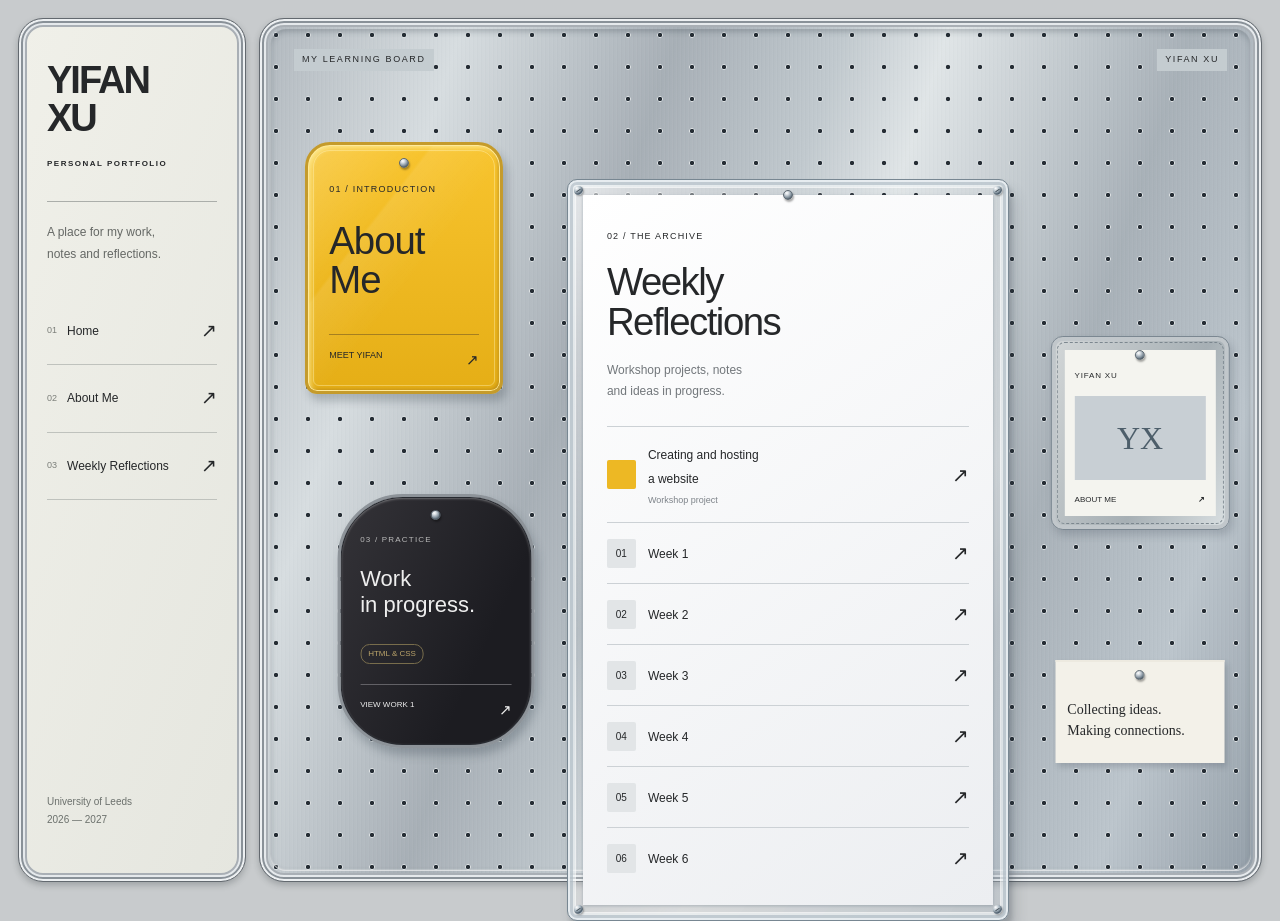
==== commit 4fdce178: "Add files via upload" ====
--- a/index.html
+++ b/index.html
@@ -1,24 +1,37 @@
 <!doctype html>
-<html lang="en"><head><meta charset="UTF-8"><meta name="viewport" content="width=device-width, initial-scale=1"><title>Yifan Xu — Portfolio</title><link rel="stylesheet" href="style.css"></head>
-<body><a class="skip" href="#home">Skip to content</a><div class="shell"><aside class="sidebar"><a class="brand" href="#home">YIFAN XU<span>PORTFOLIO</span></a><div class="rule"></div><p class="side-note">A record of making,<br>thinking and learning.</p><nav aria-label="Main navigation"><a href="#home"><small>01</small>Home <span>↗</span></a><a href="about.html"><small>02</small>About Me <span>↗</span></a><a href="#reflections"><small>03</small>Weekly Reflections <span>↗</span></a></nav></aside>
-<main class="board" id="home"><div class="objects"><section class="welcome paper"><span class="mount-pin" aria-hidden="true"></span><h1>A space for<br>my ideas.</h1><p>A portfolio of workshop experiments, weekly reflections and ideas in progress.</p><a class="text-link" href="#reflections">Explore the reflections <span>↗</span></a></section>
-<a class="tag" href="about.html"><span class="mount-pin" aria-hidden="true"></span><small>01 / INTRODUCTION</small><strong>About<br>Me</strong><span class="tag-bottom">MEET YIFAN ↗</span></a>
-<section class="sleeve" id="reflections"><span class="mount-pin" aria-hidden="true"></span><i class="screw s1" aria-hidden="true"></i><i class="screw s2" aria-hidden="true"></i><i class="screw s3" aria-hidden="true"></i><i class="screw s4" aria-hidden="true"></i><div class="sleeve-paper"><h2>Weekly<br>Reflections</h2><p class="caption">Experiences, questions and connections.</p><a class="week" href="week-1.html"><span>01</span><div><strong>Week 1</strong></div><b>↗</b></a><a class="week" href="week-2.html"><span>02</span><div><strong>Week 2</strong></div><b>↗</b></a><a class="week" href="week-3.html"><span>03</span><div><strong>Week 3</strong></div><b>↗</b></a></div></section>
-</div></main></div><script>
-// Align each fixing pin with the board's 34px hole grid.
-function alignPins(){
- const board=document.querySelector('.board');
- const rect=board.getBoundingClientRect();
- const x=rect.left+board.clientLeft+34;
- const y=rect.top+board.clientTop+34;
- document.querySelectorAll('.welcome,.tag,.sleeve').forEach(card=>{
-  card.style.transform='none';
-  const pin=card.querySelector('.mount-pin').getBoundingClientRect();
-  const cx=pin.left+pin.width/2,cy=pin.top+pin.height/2;
-  const dx=x+Math.round((cx-x)/34)*34-cx;
-  const dy=y+Math.round((cy-y)/34)*34-cy;
-  card.style.transform=`translate(${dx}px,${dy}px)`;
- });
-}
-window.addEventListener('load',alignPins);window.addEventListener('resize',alignPins);
-</script></body></html>+<html lang="en">
+<head>
+<meta charset="UTF-8"><meta name="viewport" content="width=device-width, initial-scale=1">
+<title>Yifan Xu — Portfolio</title><meta name="description" content="Yifan Xu’s workshop projects and weekly reflections.">
+<link rel="stylesheet" href="style.css"><script src="board.js" defer></script>
+</head>
+<body class="home-page">
+<a class="skip" href="#board">Skip to content</a>
+<div class="portfolio">
+<aside class="sidebar metal-frame">
+<a class="brand" href="index.html">YIFAN<br> XU<span>PERSONAL PORTFOLIO</span></a>
+<div class="sidebar-line"></div>
+<p class="intro">A place for my work,<br>notes and reflections.</p>
+<nav aria-label="Main navigation"><a href="index.html" aria-current="page"><span>01</span>Home<b>↗</b></a><a href="about.html"><span>02</span>About Me<b>↗</b></a><a href="#reflections"><span>03</span>Weekly Reflections<b>↗</b></a></nav>
+<p class="sidebar-bottom">University of Leeds<br>2026 — 2027</p>
+</aside>
+<main id="board" class="board metal-frame" aria-label="Portfolio display board">
+<div class="board-content">
+<div class="board-heading"><h1>MY LEARNING BOARD</h1><span>YIFAN XU</span></div>
+<a href="about.html" class="object yellow-tag"><span class="pin" aria-hidden="true"></span><span class="object-number">01 / INTRODUCTION</span><h2>About<br>Me</h2><span class="object-bottom">MEET YIFAN <b>↗</b></span></a>
+<section class="object acrylic" id="reflections" aria-labelledby="reflection-title"><span class="pin" aria-hidden="true"></span><i class="screw top-left" aria-hidden="true"></i><i class="screw top-right" aria-hidden="true"></i><i class="screw bottom-left" aria-hidden="true"></i><i class="screw bottom-right" aria-hidden="true"></i><div class="archive-paper"><span class="object-number">02 / THE ARCHIVE</span><h2 id="reflection-title">Weekly<br>Reflections</h2><p class="archive-intro">Workshop projects, notes<br>and ideas in progress.</p>
+<a class="week featured" href="work1.html"><span class="week-index"></span><span><strong>Creating and hosting<br>a website</strong><small>Workshop project</small></span><span class="arrow">↗</span></a>
+<a class="week" href="week-1.html"><span class="week-index">01</span><span><strong>Week 1</strong></span><span class="arrow">↗</span></a>
+<a class="week" href="week-2.html"><span class="week-index">02</span><span><strong>Week 2</strong></span><span class="arrow">↗</span></a>
+<a class="week" href="week-3.html"><span class="week-index">03</span><span><strong>Week 3</strong></span><span class="arrow">↗</span></a>
+<a class="week" href="week-4.html"><span class="week-index">04</span><span><strong>Week 4</strong></span><span class="arrow">↗</span></a>
+<a class="week" href="week-5.html"><span class="week-index">05</span><span><strong>Week 5</strong></span><span class="arrow">↗</span></a>
+<a class="week" href="week-6.html"><span class="week-index">06</span><span><strong>Week 6</strong></span><span class="arrow">↗</span></a>
+</div></section>
+<a class="object dark-tag" href="work1.html"><span class="pin" aria-hidden="true"></span><span class="object-number">03 / PRACTICE</span><h2>Work<br>in progress.</h2><span class="dark-chip">HTML &amp; CSS</span><span class="object-bottom">VIEW WORK 1 <b>↗</b></span></a>
+<a class="object id-holder" href="about.html"><span class="pin" aria-hidden="true"></span><div class="id-paper"><span class="object-number">YIFAN XU</span><div class="id-monogram">YX</div><span class="id-link">ABOUT ME <b>↗</b></span></div></a>
+<div class="object note"><span class="pin" aria-hidden="true"></span><p>Collecting ideas.<br>Making connections.</p></div>
+</div>
+</main>
+</div>
+</body></html>
--- a/style.css
+++ b/style.css
@@ -1,73 +1,5 @@
-*{box-sizing:border-box}html{scroll-behavior:smooth}body{margin:0;background:#cecac3;color:#292722;font-family:Arial,Helvetica,sans-serif;font-size:15px;line-height:1.55}a{color:inherit}a:focus-visible{outline:3px solid #976900;outline-offset:6px}.skip{position:absolute;top:-100px}.skip:focus{top:10px;z-index:10;background:white;padding:10px}.shell{display:grid;grid-template-columns:240px 1fr;min-height:100vh;max-width:1800px;margin:auto;padding:16px;gap:12px}.sidebar,.board{border:1px solid #aaa69e;border-radius:20px;box-shadow:inset 0 0 0 3px #e8e5df,inset 0 0 0 5px #bcb8af,0 3px 7px #0002}.sidebar{background:#ece9e2;padding:38px 25px;display:flex;flex-direction:column}.brand{text-decoration:none;font-weight:bold;font-size:24px;letter-spacing:-1px}.brand span{display:block;font-size:9px;letter-spacing:1.2px;margin-top:8px}.rule{height:1px;background:#b8b4aa;margin:28px 0 18px}.side-note{font-size:13px;color:#6d685d;margin-bottom:36px}nav a{display:flex;align-items:center;gap:9px;border-bottom:1px solid #c7c2b8;padding:18px 0;text-decoration:none;font-size:12px}nav small{font-size:9px;color:#80796a}nav a span{margin-left:auto}nav a:hover{color:#8b6200}.side-bottom{margin-top:auto;padding-top:80px;font-size:9px;line-height:1.9;letter-spacing:.7px}.side-bottom span{display:block;margin-top:14px;color:#777}.board{position:relative;padding:30px 38px 20px;background-color:#e7dfd0;background-image:radial-gradient(circle,#554d3e 1.6px,#a99e87 2px,transparent 2.8px);background-size:26px 26px;background-position:13px 13px}.board-label{display:flex;justify-content:space-between;font-size:9px;letter-spacing:1.7px;background:#e7dfd0;width:100%;padding:6px 9px}.board-label span{color:#6c6253}.objects{display:grid;grid-template-columns:minmax(0,1.1fr) minmax(0,1fr) 170px;gap:48px 32px;align-items:start;padding:66px 12px 50px}.paper{position:relative;background:#faf8f1;padding:35px 30px 20px;box-shadow:3px 7px 13px #51422d33;border:1px solid #d2ccbd}.welcome{grid-column:1/3;max-width:600px;transform:rotate(-1deg)}.eyebrow{font-size:9px;letter-spacing:1.7px;margin:0 0 24px}h1{font-family:Georgia,serif;font-size:clamp(38px,4.2vw,66px);line-height:1.06;letter-spacing:-2px;font-weight:normal;margin:0 0 25px}.welcome>p:not(.eyebrow){max-width:350px;color:#696355;font-size:14px}.text-link{display:flex;justify-content:space-between;margin-top:34px;border-top:1px solid #bfb8a9;padding:16px 0;text-decoration:none;font-size:12px}.paper-foot{font-size:8px;letter-spacing:2px;color:#898171}.clip{position:absolute;width:55px;height:22px;background:linear-gradient(#c0c0ba,#ecece7 35%,#969891 50%,#d8d8d0);border:1px solid #8a8b84;top:-12px;left:45%;border-radius:4px;box-shadow:1px 3px 3px #0003}.tag{position:relative;margin-top:30px;transform:rotate(5deg);background:#eab72d;border:1px solid #bd8c19;border-radius:18px 18px 7px 7px;padding:40px 20px 15px;text-decoration:none;box-shadow:4px 6px 9px #44341740}.tag small{font-size:8px;letter-spacing:1px}.tag strong{display:block;font-size:32px;line-height:1.05;font-weight:normal;margin:23px 0 32px}.tag-bottom{font-size:9px;border-top:1px solid #a2771f;padding-top:12px;display:block}.ring{position:absolute;width:33px;height:53px;left:calc(50% - 16px);top:-34px;border:5px solid #96978f;border-radius:50%;box-shadow:inset 1px 1px 2px white,1px 2px 2px #0005}.sleeve{position:relative;grid-column:1/3;padding:12px;border:1px solid #b8bab5;border-radius:9px;background:linear-gradient(115deg,#ffffff80,#e3e6e33d 45%,#ffffff80);box-shadow:inset 0 0 0 4px #ffffff60,3px 8px 12px #44341730;transform:rotate(.6deg);scroll-margin-top:30px}.sleeve:after{content:"";position:absolute;inset:5px;border:1px solid #fff9;border-radius:5px;pointer-events:none}.sleeve-paper{background:#f7f6f1;padding:30px}.sleeve h2{font-weight:normal;font-size:35px;line-height:1.08;letter-spacing:-1px;margin:0}.caption{font-size:12px;color:#7d766c;margin:16px 0 24px}.week{display:flex;gap:17px;align-items:center;text-decoration:none;border-top:1px solid #d6d1c7;padding:18px 0}.week>span{font-size:10px;padding:6px;background:#ece7da}.week strong{font-size:13px;font-weight:normal}.week small{display:block;font-size:10px;color:#817b70;margin-top:4px}.week b{margin-left:auto;font-weight:normal}.week:hover strong{text-decoration:underline}.archive-foot{border-top:1px solid #d6d1c7;padding-top:16px;font-size:8px;letter-spacing:1px;color:#8e8677}.hook{position:absolute;left:50%;top:-35px;width:19px;height:36px;border:4px solid #9d9d94;border-radius:12px;box-shadow:1px 1px 2px white,2px 2px 3px #0004}.id-card{position:relative;grid-column:3;width:250px;justify-self:end;margin-top:25px;padding:9px;border:1px solid #bebfb8;border-radius:8px;background:#ffffff70;box-shadow:3px 7px 13px #51422d33;transform:rotate(-3deg);scroll-margin-top:40px}.id-inner{padding:18px;background:#f6f5ef}.id-top{display:flex;gap:13px;align-items:center}.monogram{background:#ddd7c8;color:#6a6252;padding:13px 9px;font-family:Georgia,serif;font-size:23px}.id-card h2{font-size:18px;font-weight:normal;margin:0 0 4px}.id-top span{font-size:9px;line-height:1.5;display:block}.id-card p:not(.eyebrow){font-size:11px;color:#6d6659;margin-top:20px}.id-footer{font-size:7px;letter-spacing:1px;border-top:1px solid #c7c1b4;padding-top:12px}.board-note{grid-column:3;font-family:Georgia,serif;font-style:italic;font-size:21px;line-height:1.3;background:#e7dfd0;padding:10px;transform:rotate(-4deg)}.board-note span{display:block;font-family:Arial,sans-serif;font-style:normal;font-size:7px;letter-spacing:1px;margin-top:14px}footer{display:flex;justify-content:space-between;font-size:8px;letter-spacing:1px;background:#e7dfd0;padding:10px}.article-shell{max-width:850px;margin:40px auto;padding:0 20px}.article{background:#faf8f1;padding:clamp(25px,6vw,65px);box-shadow:0 8px 25px #0001;margin-top:25px}.article h1{font-size:45px}.article h2{font-size:20px;font-weight:normal;margin-top:35px}.article p{color:#6a6458}.draft{display:inline-block;font-size:10px;letter-spacing:1px;background:#ebbc42;padding:6px 10px;margin-bottom:20px}@media(min-width:1300px){.objects{grid-template-columns:minmax(0,1fr) minmax(0,1fr) 250px;gap:60px}.welcome{max-width:650px}}@media(max-width:1000px){.shell{grid-template-columns:190px 1fr}.sidebar{padding:30px 20px}.board{padding:25px}.objects{grid-template-columns:1fr 180px;gap:50px 25px}.welcome{grid-column:1}.tag{grid-column:2}.sleeve{grid-column:1/-1}.id-card{grid-column:1;width:100%;max-width:320px;justify-self:start}.board-note{grid-column:2}}@media(max-width:650px){.shell{display:block;padding:9px}.sidebar{padding:20px;border-radius:13px}.brand{font-size:20px}.rule,.side-note,.side-bottom{display:none}nav{display:flex;gap:18px;margin-top:12px}nav a{border:0;padding:5px 0;font-size:11px}nav a span,nav small{display:none}.board{margin-top:10px;padding:20px 15px;border-radius:13px}.board-label{font-size:7px;letter-spacing:.5px}.objects{grid-template-columns:1fr;padding:45px 8px 30px;gap:50px}.welcome,.tag,.sleeve,.id-card,.board-note{grid-column:1}.welcome{padding:28px 24px}.tag{width:145px;justify-self:end;margin:0 15px 0 0}.tag strong{font-size:28px;margin:18px 0}.sleeve-paper{padding:24px 20px}.id-card{max-width:none}.board-note{display:none}footer span{display:none}.article-shell{margin-top:20px}.article h1{font-size:35px}}@media(prefers-reduced-motion:reduce){html{scroll-behavior:auto}}
-/* Silver board — simplified edition */
-body{background:#aeb2b5;color:#25282a}
-.sidebar,.board{border-color:#858c91;box-shadow:inset 0 0 0 2px #f2f4f5,inset 0 0 0 5px #a5adb3,0 4px 12px #21282d30}
-.sidebar{background:linear-gradient(110deg,#e8ebed,#d4d9dc 55%,#e4e7e9)}
-.board{background-color:#c8cdd1;background-image:radial-gradient(circle,#444c51 1.6px,#8b949b 2px,#eff2f4 2.7px,transparent 3.2px),linear-gradient(115deg,#eef1f3 0%,#c8cdd1 30%,#d9dde0 52%,#b7bfc5 76%,#e3e7e9 100%);background-size:26px 26px,100% 100%;background-position:13px 13px,0 0}
-.objects{padding-top:65px;grid-template-columns:minmax(0,1fr) minmax(0,1fr) 190px}
-.paper,.sleeve-paper,.article{background:#f9faf9;border-color:#c1c7cb}
-.welcome{max-width:650px}.welcome>p:not(.eyebrow){color:#5d6469}
-.sleeve{grid-column:1/3;background:linear-gradient(115deg,#ffffffb3,#aebbc344 45%,#ffffff99);border-color:#8e9aa3;box-shadow:inset 0 0 0 4px #eef3f577,3px 8px 12px #26323c30}
-.clip{background:linear-gradient(#73818c,#fafcff 30%,#9ba9b3 47%,#d9e1e7 70%,#7d8a94);border-color:#75828d}
-.ring,.hook{border-color:#8898a5;background:linear-gradient(110deg,#ffffff55,#71839122);box-shadow:inset 1px 1px 2px white,2px 3px 3px #24344060}
-.tag{min-height:220px;display:flex;align-items:center;padding:35px 20px}.tag strong{margin:0;font-size:36px}
-.week>span{background:#e5e9ec}.week{border-color:#cbd1d5}.week small,.caption{color:#697179}
-.side-note{color:#616a70}nav a{border-color:#b2bbc1}.rule{background:#b2bbc1}
-@media(max-width:1000px){.objects{grid-template-columns:1fr 180px}.welcome{grid-column:1}.sleeve{grid-column:1/-1}}
-@media(max-width:650px){.objects{grid-template-columns:1fr;padding-top:45px}.welcome,.tag,.sleeve{grid-column:1}.tag{min-height:180px;width:145px}.tag strong{font-size:30px}}
-
-/* Brushed stainless steel, inspired by the reference board */
-body{background:linear-gradient(110deg,#c5b9a5,#ded5c5 50%,#b9ae9d)}
-.shell{padding:28px;gap:22px}
-.sidebar{background:#dfd9cd;border-radius:3px;border:1px solid #a69f92;box-shadow:0 3px 10px #4f463323;padding-top:35px}
-.board{border-radius:2px;border:2px solid #8e9391;background-color:#aeb4b2;background-image:radial-gradient(circle at 50% 50%,#282d2b 1.3px,#646c68 1.8px,#dce0dc 2.2px,transparent 2.7px),repeating-linear-gradient(90deg,#ffffff08 0px,#ffffff08 1px,#313e3808 1px,#313e3808 2px,transparent 2px,transparent 4px),linear-gradient(105deg,#c8ccc6 0%,#a2aaa5 20%,#c1c6bf 40%,#8f9893 68%,#acb3ac 85%,#969e96 100%);background-size:34px 34px,4px 100%,100% 100%;background-position:17px 17px,0 0,0 0;box-shadow:inset 1px 1px 1px #f6f6e9,inset -2px -2px 2px #525c55,4px 7px 14px #423b2d45}
-.board:before{content:"";position:absolute;top:0;bottom:0;left:53%;width:3px;background:linear-gradient(90deg,#58625c,#d4d9cd,#6f7971);box-shadow:2px 0 3px #20302422;pointer-events:none}
-.objects{position:relative;padding-top:60px;gap:60px 38px}
-.welcome{background:#f0f0e8;box-shadow:3px 5px 9px #27352a40;transform:rotate(-.8deg)}
-.sleeve{background:linear-gradient(115deg,#ffffff80,#b5c2ba33 45%,#ffffff55);box-shadow:inset 0 0 0 3px #ffffff44,3px 6px 10px #27352a40;border-radius:5px}
-.sleeve-paper{background:#eaece5}.tag{background:#dcb72e;border-color:#a68b21;box-shadow:3px 5px 8px #27352a50;border-radius:13px 13px 4px 4px}
-.ring,.hook{border-color:#89938b;box-shadow:inset 1px 1px 1px #f7faf0,2px 3px 3px #28352970}
-.week>span{background:#d8dfd8}
-@media(max-width:650px){.shell{padding:10px}.board{padding:20px 15px}.objects{gap:45px;padding-top:35px}.sidebar{padding:20px}}
-
-/* Specular chrome and acrylic fittings */
-.board{background-image:radial-gradient(circle at 50% 50%,#1f2628 1.5px,#626b6c 2.1px,#edf1ec 2.7px,transparent 3px),repeating-linear-gradient(90deg,#ffffff09 0 1px,#172d2907 1px 2px,transparent 2px 5px),linear-gradient(112deg,#b8bfba 0%,#dce1db 12%,#8f9994 24%,#cdd4cc 37%,#b6c0b7 48%,#7f8b84 65%,#bdc8bd 82%,#98a49a 100%);background-size:34px 34px,5px 100%,100% 100%;border:6px ridge #b8c0bd;box-shadow:inset 0 0 0 1px #364039,inset 0 0 14px #25362b22,5px 9px 15px #2c322c55}
-.tag{background:linear-gradient(125deg,#fff4b15c 0%,transparent 25%,#ffffff33 26%,transparent 45%),linear-gradient(#f3c325,#dba418);border:4px ridge #e7ba42;box-shadow:inset 0 0 0 2px #ffdf6877,inset 2px 3px 5px #fff5b0,3px 6px 3px #29312b44,7px 12px 12px #26312630;border-radius:28px 28px 12px 12px;padding-top:52px;min-height:250px}
-.tag:after{content:"";position:absolute;inset:5px;border:1px solid #fff7c377;border-radius:20px 20px 7px 7px;pointer-events:none}
-.ring{width:43px;height:49px;left:calc(50% - 21px);top:-38px;border:6px ridge #c1c6c9;background:transparent;box-shadow:inset 1px 2px 1px #fff,1px 2px 1px #25302d,3px 5px 4px #0004;transform:rotate(-18deg)}
-.hook{width:28px;height:41px;border:5px ridge #c6cbce;border-radius:50%;top:-36px;background:transparent;box-shadow:inset 1px 1px 0 white,2px 3px 3px #0005}
-.metal-key{position:absolute;width:105px;height:46px;top:-34px;left:-38px;transform:rotate(-27deg);filter:drop-shadow(2px 4px 2px #0005);pointer-events:none}
-.sleeve{padding:17px;border:5px ridge #d4dbe0;border-radius:12px;background:linear-gradient(130deg,#fff9,transparent 38%,#edf3fc55 39%,#fff5 62%,#aab5c044 63%,#fff8);box-shadow:inset 2px 2px 3px white,inset -2px -2px 4px #8795a0,1px 2px 1px #fff,5px 7px 6px #25332c50,8px 13px 16px #25332c25}
-.sleeve:after{inset:7px;border:2px solid #f9fcff99;border-radius:6px;background:linear-gradient(135deg,transparent 0 58%,#ffffff1a 58% 70%,transparent 70%);pointer-events:none}
-.sleeve-paper{position:relative;background:#f4f5f4;box-shadow:0 2px 3px #606d7755}
-.screw{position:absolute;z-index:2;width:12px;height:12px;border-radius:50%;background:radial-gradient(circle at 35% 30%,white 0%,#bcc6cd 32%,#56636e 56%,#e7edf2 72%,#8c98a1 100%);box-shadow:1px 2px 2px #0005}
-.screw:after{content:"";position:absolute;top:5px;left:3px;width:6px;height:1px;background:#46515b;transform:rotate(-35deg)}
-.s1{top:6px;left:6px}.s2{top:6px;right:6px}.s3{bottom:6px;left:6px}.s4{bottom:6px;right:6px}
-.clip{height:25px;border:3px ridge #c9cfd2;box-shadow:inset 0 1px 1px white,2px 4px 3px #0004;background:linear-gradient(#fafcfc 0%,#89949b 25%,#e3e8eb 38%,#66727a 48%,#d5dde1 64%,#a6b1b7 100%)}
-@media(max-width:650px){.tag{min-height:210px}.sleeve{padding:13px}}
-
-/* Unified neutral silver palette and original simple yellow tag */
-body{background:#c3c7ca}
-.sidebar{background:#e0e3e5;border-color:#a4aaae}
-.board{background-color:#bac0c5;background-image:radial-gradient(circle,#252b31 1.5px,#747e87 2.1px,#eef1f4 2.7px,transparent 3px),repeating-linear-gradient(90deg,#ffffff08 0 1px,#1d273007 1px 2px,transparent 2px 5px),linear-gradient(112deg,#bec4ca 0%,#e0e4e8 12%,#9fa8b1 24%,#cfd5da 37%,#bcc4cb 48%,#909ba5 65%,#c8d0d7 82%,#a3aeb8 100%);background-size:34px 34px,5px 100%,100% 100%;border-color:#b9c1c8}
-.board:before{background:linear-gradient(90deg,#717d87,#e1e6ea,#929ea8)}
-.welcome,.sleeve-paper{background:#f8f9f9}
-.tag{display:block;min-height:0;background:#eab72d;border:1px solid #bd8c19;border-radius:18px 18px 7px 7px;padding:48px 20px 32px;box-shadow:4px 6px 9px #25303b40;transform:rotate(5deg)}
-.tag:after{display:none}.tag strong{font-size:32px;line-height:1.05;font-weight:normal;margin:20px 0}
-.ring{width:28px;height:45px;left:calc(50% - 14px);top:-33px;border:4px solid #969da4;border-radius:50%;background:transparent;box-shadow:inset 1px 1px 1px #fff,1px 2px 2px #0004;transform:none}
-@media(max-width:650px){.tag{min-height:0;width:145px;padding:35px 20px 24px}.tag strong{font-size:28px}}
-
-/* Physical fittings: board pin, split ring, clasp and card eyelet */
-.fastener{position:absolute;width:64px;height:98px;top:-64px;left:calc(50% - 32px);overflow:visible;z-index:4;filter:drop-shadow(2px 3px 1px #0004);pointer-events:none}
-.tag{display:block;min-height:0;margin-top:45px;padding:58px 20px 18px;border:3px ridge #e4b637;border-radius:22px 22px 9px 9px;background:linear-gradient(125deg,#fff5bd66 0%,transparent 30%,#ffffff26 31%,transparent 52%),linear-gradient(#f2c12c,#dfa919);box-shadow:inset 1px 2px 3px #fff1a3,inset -1px -2px 2px #ae821e,4px 7px 10px #25303b44}
-.tag:after{display:block;inset:4px;border:1px solid #ffeaa666;border-radius:16px 16px 5px 5px}
-.tag small{display:block;font-size:8px;letter-spacing:1px;margin-top:5px}.tag strong{margin:23px 0 32px;font-size:32px}.tag-bottom{display:block;border-top:1px solid #a77c20;padding-top:12px;font-size:9px}
-.sleeve>.fastener{top:-67px}.sleeve{margin-top:14px}.sleeve-paper{padding-top:42px}
-.clip{top:-13px;z-index:3}.clip-pin{position:absolute;width:12px;height:12px;left:calc(50% - 6px);top:-16px;border-radius:50%;background:radial-gradient(circle at 35% 30%,#fff,#969fa6 55%,#444d54);box-shadow:1px 2px 2px #0005}.clip-pin:after{content:"";position:absolute;top:8px;left:4px;width:4px;height:12px;background:linear-gradient(90deg,#717b84,#fff,#717b84)}
-@media(max-width:650px){.tag{padding:50px 20px 18px;width:145px;margin-top:18px}.tag strong{font-size:28px;margin:20px 0 28px}.objects{gap:65px}}
-
-/* Simple board pins. No overlapping rings or floating connectors. */
-.welcome,.tag,.sleeve{transform:none;position:relative}
-.mount-pin{position:absolute;z-index:5;width:13px;height:13px;top:-6.5px;left:calc(50% - 6.5px);border:1px solid #69727a;border-radius:50%;background:radial-gradient(circle at 35% 28%,#fff 0%,#d8dde0 24%,#959fa7 58%,#606a72 80%,#bdc5cc 100%);box-shadow:1px 2px 2px #0005;pointer-events:none}
-.tag{padding-top:38px;margin-top:30px}.sleeve{margin-top:14px}.sleeve-paper{padding-top:30px}
-@media(max-width:650px){.tag{padding-top:35px}.objects{gap:55px}}
+:root{--ink:#252729;--muted:#6a6d70;--paper:#fafaf7;--chrome:#c1c6cb;--pitch:32px}*{box-sizing:border-box}html{scroll-behavior:smooth}body{margin:0;color:var(--ink);font-family:Arial,Helvetica,sans-serif;line-height:1.5;background:#c8cbcd}a{color:inherit}a:focus-visible{outline:3px solid #795b00;outline-offset:5px}.skip{position:absolute;top:-100px;z-index:50}.skip:focus{top:10px;left:10px;padding:12px;background:white}.portfolio{display:grid;grid-template-columns:228px minmax(0,1fr);gap:13px;padding:18px;max-width:1660px;margin:auto;min-height:100vh}.metal-frame{position:relative;border:1px solid #63696f;border-radius:25px;box-shadow:inset 0 0 0 2px #edf0f2,inset 0 0 0 4px #899198,inset 0 0 0 6px #e5e9ec,inset 0 0 0 8px #a9afb5,0 3px 6px #252a2e40}.sidebar{padding:42px 28px;background:linear-gradient(110deg,#f0f0e9,#e5e6df);display:flex;flex-direction:column}.brand{font-size:38px;font-weight:800;letter-spacing:-2px;line-height:1;text-decoration:none}.brand span{display:block;font-size:8px;letter-spacing:1.5px;line-height:1.8;margin-top:20px}.sidebar-line{height:1px;background:#abaeaa;margin:30px 0 20px}.intro{font-size:12px;line-height:1.8;color:#656865;margin:0 0 32px}nav a{display:flex;gap:10px;align-items:center;border-bottom:1px solid #bfc2bd;padding:19px 0;font-size:12px;text-decoration:none}nav a>span{font-size:9px;color:#7b7e79}nav b{font-weight:400;margin-left:auto;font-size:19px}nav a:hover{color:#7d5d00}.sidebar-bottom{font-size:10px;color:#6b706c;line-height:1.8;margin-top:auto;padding-top:60px}.board{background-color:#b9bec4;background-image:radial-gradient(circle at 16px 16px,#262d34 0 1.65px,#626d77 2.05px,#f3f5f5 2.65px,transparent 3px),repeating-linear-gradient(90deg,#ffffff08 0 1px,#23303a05 1px 2px,transparent 2px 4px),linear-gradient(108deg,#b0b7bd 0%,#d7dde0 16%,#a7afb6 33%,#c1c9ce 46%,#e0e5e7 54%,#a8b1b8 73%,#bcc5cc 87%,#929da7 100%);background-size:32px 32px,4px 100%,100% 100%;background-origin:padding-box;min-height:830px;padding:30px;isolation:isolate}.board:before{content:"";position:absolute;inset:10px;border-radius:16px;box-shadow:inset 0 2px 6px #26323a4d,inset 0 -1px 2px white;pointer-events:none;z-index:-1}.board-content{position:relative;min-height:770px}.board-heading{position:absolute;left:4px;right:4px;top:0;display:flex;justify-content:space-between;align-items:center}.board-heading h1,.board-heading>span{font-size:9px;letter-spacing:1.6px;font-weight:400;margin:0;background:#c4ccd0;padding:4px 8px}.object{position:absolute;text-decoration:none;transition:filter .18s}.object[href]:hover{filter:brightness(1.045)}.object-number{display:block;font-size:9px;letter-spacing:1.2px}.yellow-tag{left:3%;top:95px;width:21%;padding:38px 21px 20px;background:linear-gradient(128deg,#ffffff30,transparent 32%,#ffffff17 33%,transparent 54%),linear-gradient(#f8c42e,#e5ae16);border:3px solid #c59b2b;border-radius:25px 25px 12px 12px;box-shadow:inset 0 0 0 1px #ffe99a,inset 3px 3px 5px #fff2a2aa,inset -2px -2px 3px #a5771880,4px 7px 8px #28333c40}.yellow-tag:after{content:"";position:absolute;inset:5px;border:1px solid #fff3ba66;border-radius:17px 17px 6px 6px;pointer-events:none}.yellow-tag h2{font-size:clamp(26px,3vw,43px);font-weight:400;line-height:1.02;letter-spacing:-1px;margin:24px 0 35px}.object-bottom{display:flex;justify-content:space-between;gap:4px;border-top:1px solid #a57f20;padding-top:14px;font-size:9px}.object-bottom b{font-size:15px;font-weight:400}.pin{position:absolute;z-index:5;left:calc(50% - 5px);top:13px;width:10px;height:10px;border-radius:50%;border:1px solid #5d6972;background:radial-gradient(circle at 35% 25%,white,#d2d9df 25%,#7e8d99 60%,#434e58 85%);box-shadow:1px 2px 2px #0005;pointer-events:none}.acrylic{left:29%;top:130px;width:47%;padding:15px;border:1px solid #788792;border-radius:10px;background:linear-gradient(125deg,#ffffffaa,transparent 34%,#ffffff4d 65%,#aab7c355);box-shadow:inset 0 0 0 2px #f4f8fbbb,inset 0 0 0 5px #aab7c19c,inset 0 0 0 7px #f4f8fb99,3px 6px 4px #35424d33,6px 12px 14px #34404d30;scroll-margin-top:30px}.acrylic:after{content:"";position:absolute;inset:7px;border:1px solid #ffffffa3;border-radius:5px;pointer-events:none}.acrylic>.pin{top:10px}.archive-paper{background:linear-gradient(145deg,#fff,#eceef1);padding:35px 24px 17px;box-shadow:0 1px 3px #61707d66}.archive-paper h2{font-size:clamp(28px,3vw,42px);font-weight:400;letter-spacing:-1.5px;line-height:1.05;margin:18px 0}.archive-intro{font-size:12px;color:#72777b;line-height:1.7;margin-bottom:25px}.week{display:flex;align-items:center;gap:12px;border-top:1px solid #ccd1d5;padding:15px 0;text-decoration:none}.week-index{width:29px;height:29px;flex-shrink:0;display:grid;place-items:center;background:#e2e5e7;font-size:10px;border-radius:2px}.featured .week-index{background:#edb824}.week strong{font-weight:400;font-size:12px}.week small{display:block;font-size:9px;color:#7d8389;margin-top:4px}.arrow{margin-left:auto;font-size:20px}.week:hover strong{text-decoration:underline}.screw{position:absolute;z-index:2;width:9px;height:9px;border-radius:50%;background:radial-gradient(circle at 30% 25%,white,#a8b6c0 40%,#4a5a68 65%,#d3dde5 85%);box-shadow:1px 1px 2px #0005}.screw:after{content:"";position:absolute;width:5px;height:1px;background:#46525b;top:4px;left:2px;transform:rotate(-35deg)}.top-left{left:6px;top:6px}.top-right{right:6px;top:6px}.bottom-left{left:6px;bottom:6px}.bottom-right{right:6px;bottom:6px}.dark-tag{left:4%;top:458px;width:21%;padding:37px 20px 24px;border-radius:65px;background:linear-gradient(115deg,#343338,#1c1c21 70%);border:3px solid #8d9399;box-shadow:inset 0 0 0 1px #272a30,inset 0 1px 3px #fff9,3px 7px 10px #27344044;color:#eee}.dark-tag h2{font-size:22px;line-height:1.2;font-weight:400;margin:20px 0}.dark-tag .object-number{font-size:8px;color:#bbb}.dark-tag .object-bottom{border-color:#626166;font-size:8px;margin-top:20px}.dark-chip{font-size:8px;color:#bba46a;border:1px solid #786d4c;border-radius:9px;padding:3px 7px;display:inline-block}.id-holder{left:80%;top:285px;width:19%;border:1px solid #7b8791;border-radius:12px;padding:13px;background:linear-gradient(115deg,#d3d7d8,#a6afb4 60%,#dbe1e3);box-shadow:inset 0 0 0 4px #c1c7cb,3px 5px 8px #26334033}.id-holder:after{content:"";position:absolute;inset:5px;border:1px dashed #7c878f;border-radius:8px;pointer-events:none}.id-paper{background:#f4f4ef;padding:20px 10px 10px}.id-paper .object-number{font-size:8px;letter-spacing:.8px}.id-monogram{font-family:Georgia,serif;font-size:32px;text-align:center;padding:18px 0;background:#c8cfd4;color:#4d5e6a;margin:14px 0}.id-link{display:flex;justify-content:space-between;font-size:8px}.id-holder .pin{top:13px}.note{left:80%;top:595px;width:18%;background:#f3f1e9;padding:27px 12px 12px;box-shadow:2px 4px 6px #2a354333;border-top:2px solid #edeae0}.note p{font-family:Georgia,serif;font-size:14px;line-height:1.5;margin:10px 0}.note .pin{top:8px}.article-shell{max-width:900px;margin:35px auto;padding:0 20px}.article-shell>a{font-size:13px}.article{margin-top:25px;padding:clamp(25px,6vw,65px);background:var(--paper);border:1px solid #aeb6bd;box-shadow:0 8px 25px #27343f22}.article h1{font-family:Georgia,serif;font-weight:400;line-height:1.1;font-size:clamp(32px,5vw,48px);letter-spacing:-1px;margin:15px 0 25px}.article h2{font-size:20px;font-weight:400;margin-top:34px}.article p,.article li,.article dd{color:#606971;font-size:15px;line-height:1.85}.article li{margin-bottom:10px}.article a{overflow-wrap:anywhere}.article img{max-width:100%;height:auto}.eyebrow{font-size:9px;letter-spacing:1.5px}.draft{font-size:9px;letter-spacing:1px;background:#efc646;padding:7px 10px}.project-button{display:inline-block;background:#eabb2f;padding:12px 18px;text-decoration:none;border-radius:4px;border:1px solid #ab8522}.file-list dt{font-weight:bold;font-size:14px;overflow-wrap:anywhere}.file-list dd{margin:4px 0 18px}.about-title{font-family:Georgia,serif}.article figure{margin:30px 0}.article figcaption{font-size:11px;color:#6c757e}.project-gallery{display:grid;gap:20px}
+@media(min-width:1550px){.board{min-height:920px}.board-content{min-height:860px}.acrylic{top:160px}.yellow-tag{top:110px}.dark-tag{top:520px}.id-holder{top:320px}.note{top:650px}}
+@media(max-width:1100px){.portfolio{grid-template-columns:190px 1fr;padding:12px}.sidebar{padding:36px 22px}.board{padding:24px;min-height:890px}.yellow-tag{width:27%;left:2%;top:95px}.acrylic{left:36%;width:62%;top:160px}.dark-tag{left:2%;width:28%;top:450px}.id-holder{left:4%;width:25%;top:715px}.note{display:none}.archive-paper{padding:35px 20px 17px}.board-content{min-height:900px}.board-heading>span{display:none}.yellow-tag .object-number{font-size:7px}.object-bottom{font-size:8px}}
+@media(max-width:750px){.portfolio{display:block;padding:10px}.sidebar{padding:22px 25px}.brand{font-size:25px}.brand br{display:none}.brand span{font-size:8px;margin-top:7px}.sidebar-line,.intro,.sidebar-bottom{display:none}nav{display:flex;gap:22px;margin-top:18px}nav a{font-size:11px;border:0;padding:0}nav a>span,nav b{display:none}.board{margin-top:12px;padding:25px 20px;min-height:0}.board-heading{position:static;margin-bottom:38px}.board-content{display:grid;grid-template-columns:1fr 1fr;gap:35px 25px;min-height:0;padding-bottom:25px}.board-heading{grid-column:1/-1;margin-bottom:0}.object{position:relative;left:auto;top:auto;width:auto}.yellow-tag{grid-column:1;grid-row:2;padding:35px 20px 20px}.yellow-tag h2{font-size:32px}.dark-tag{grid-column:2;grid-row:2;padding:35px 19px 20px;border-radius:45px}.dark-tag h2{font-size:21px}.acrylic{grid-column:1/-1;grid-row:3}.archive-paper{padding:35px 25px 20px}.archive-paper h2{font-size:36px}.id-holder{grid-column:1;grid-row:4;max-width:180px}.note{display:block;grid-column:2;grid-row:4;align-self:center}.id-paper{padding:20px 10px 10px}.object-number{font-size:8px}.object-bottom{font-size:8px}.board-heading h1{font-size:8px}.week{padding:18px 0}}
+@media(prefers-reduced-motion:reduce){html{scroll-behavior:auto}.object{transition:none}}
